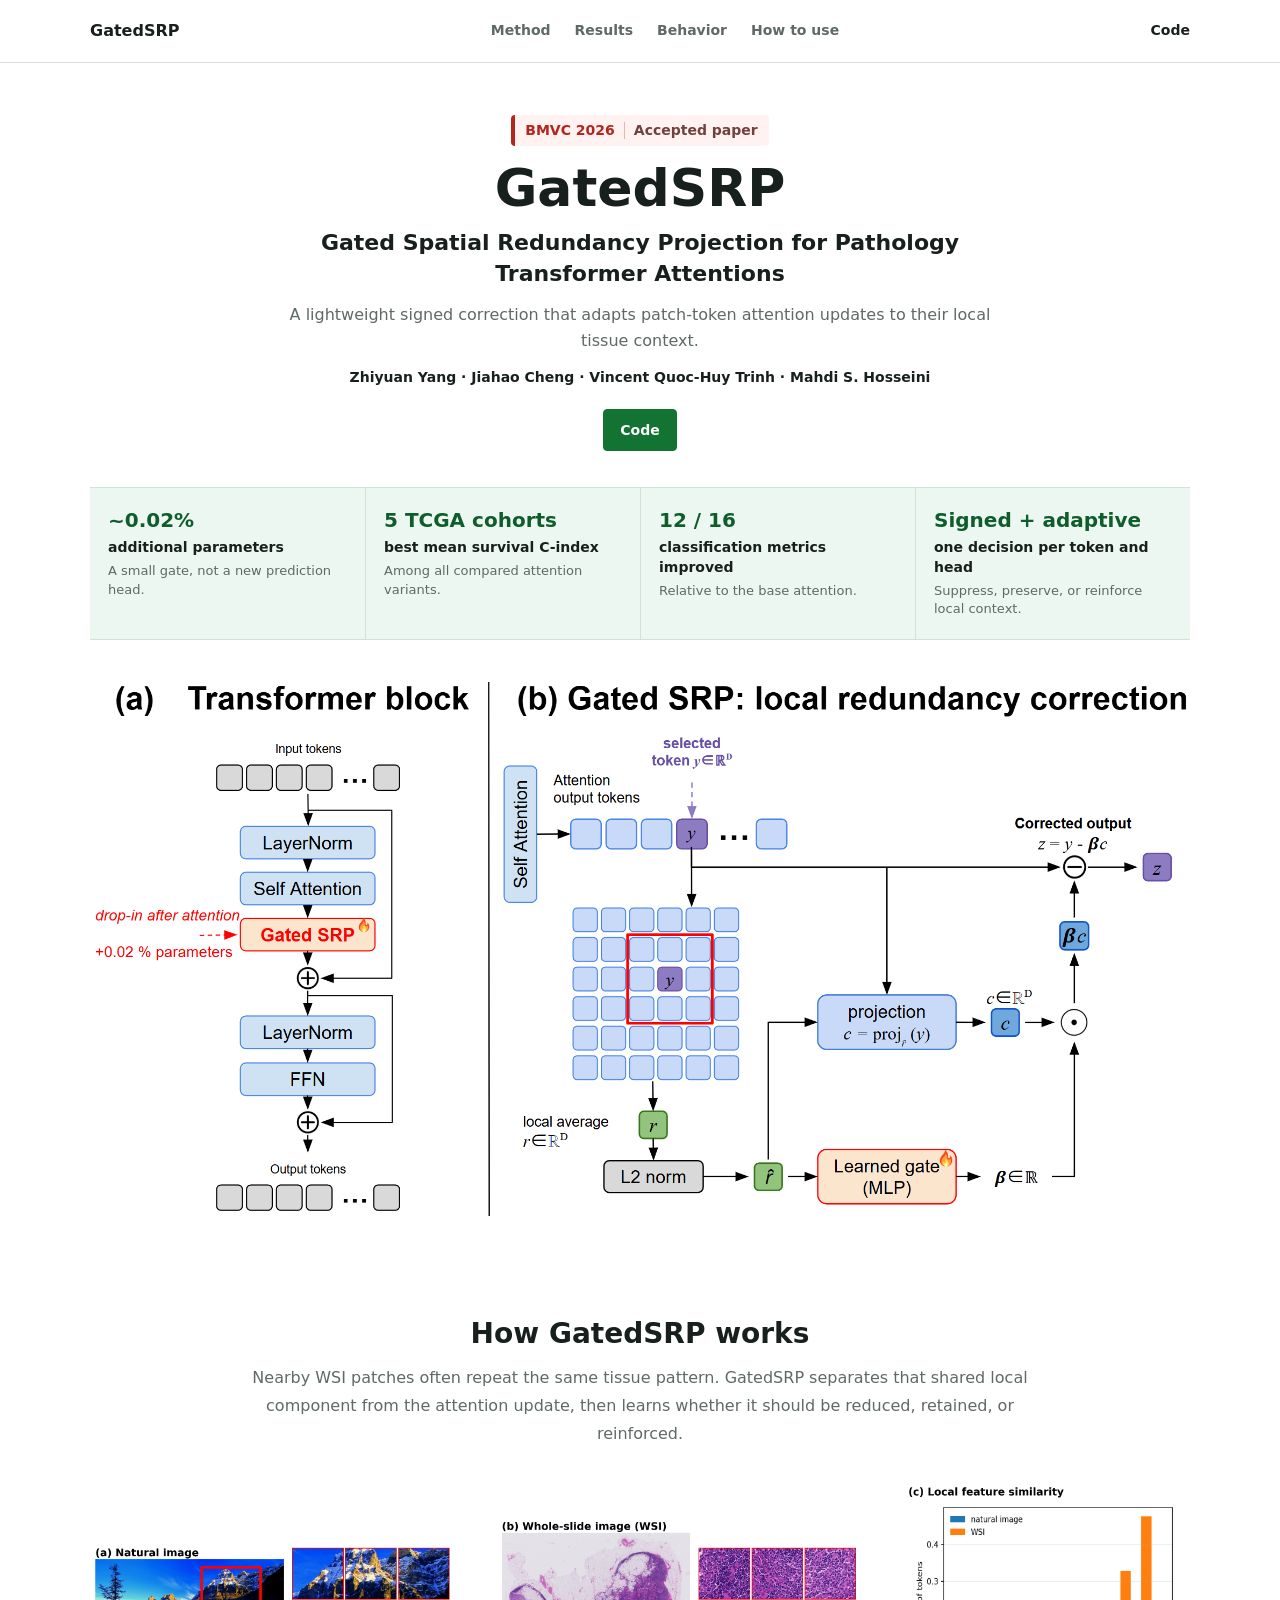
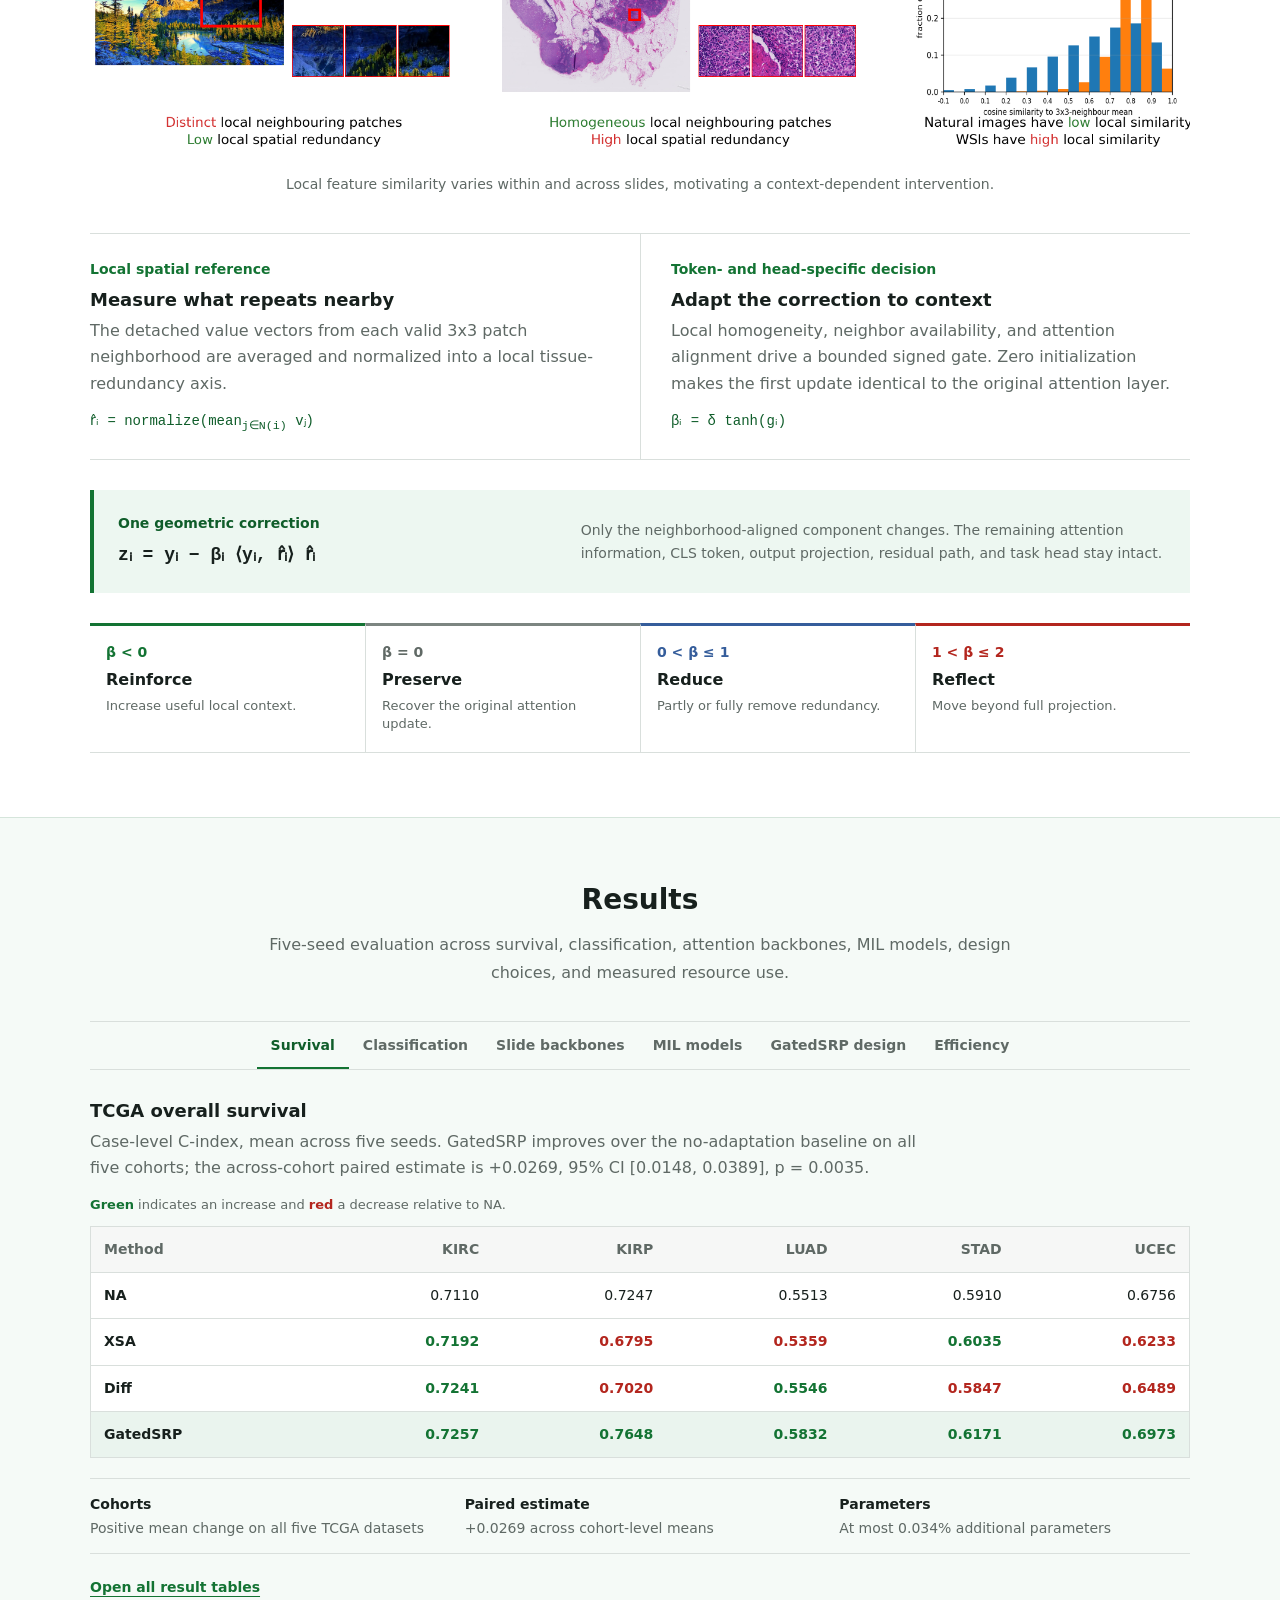
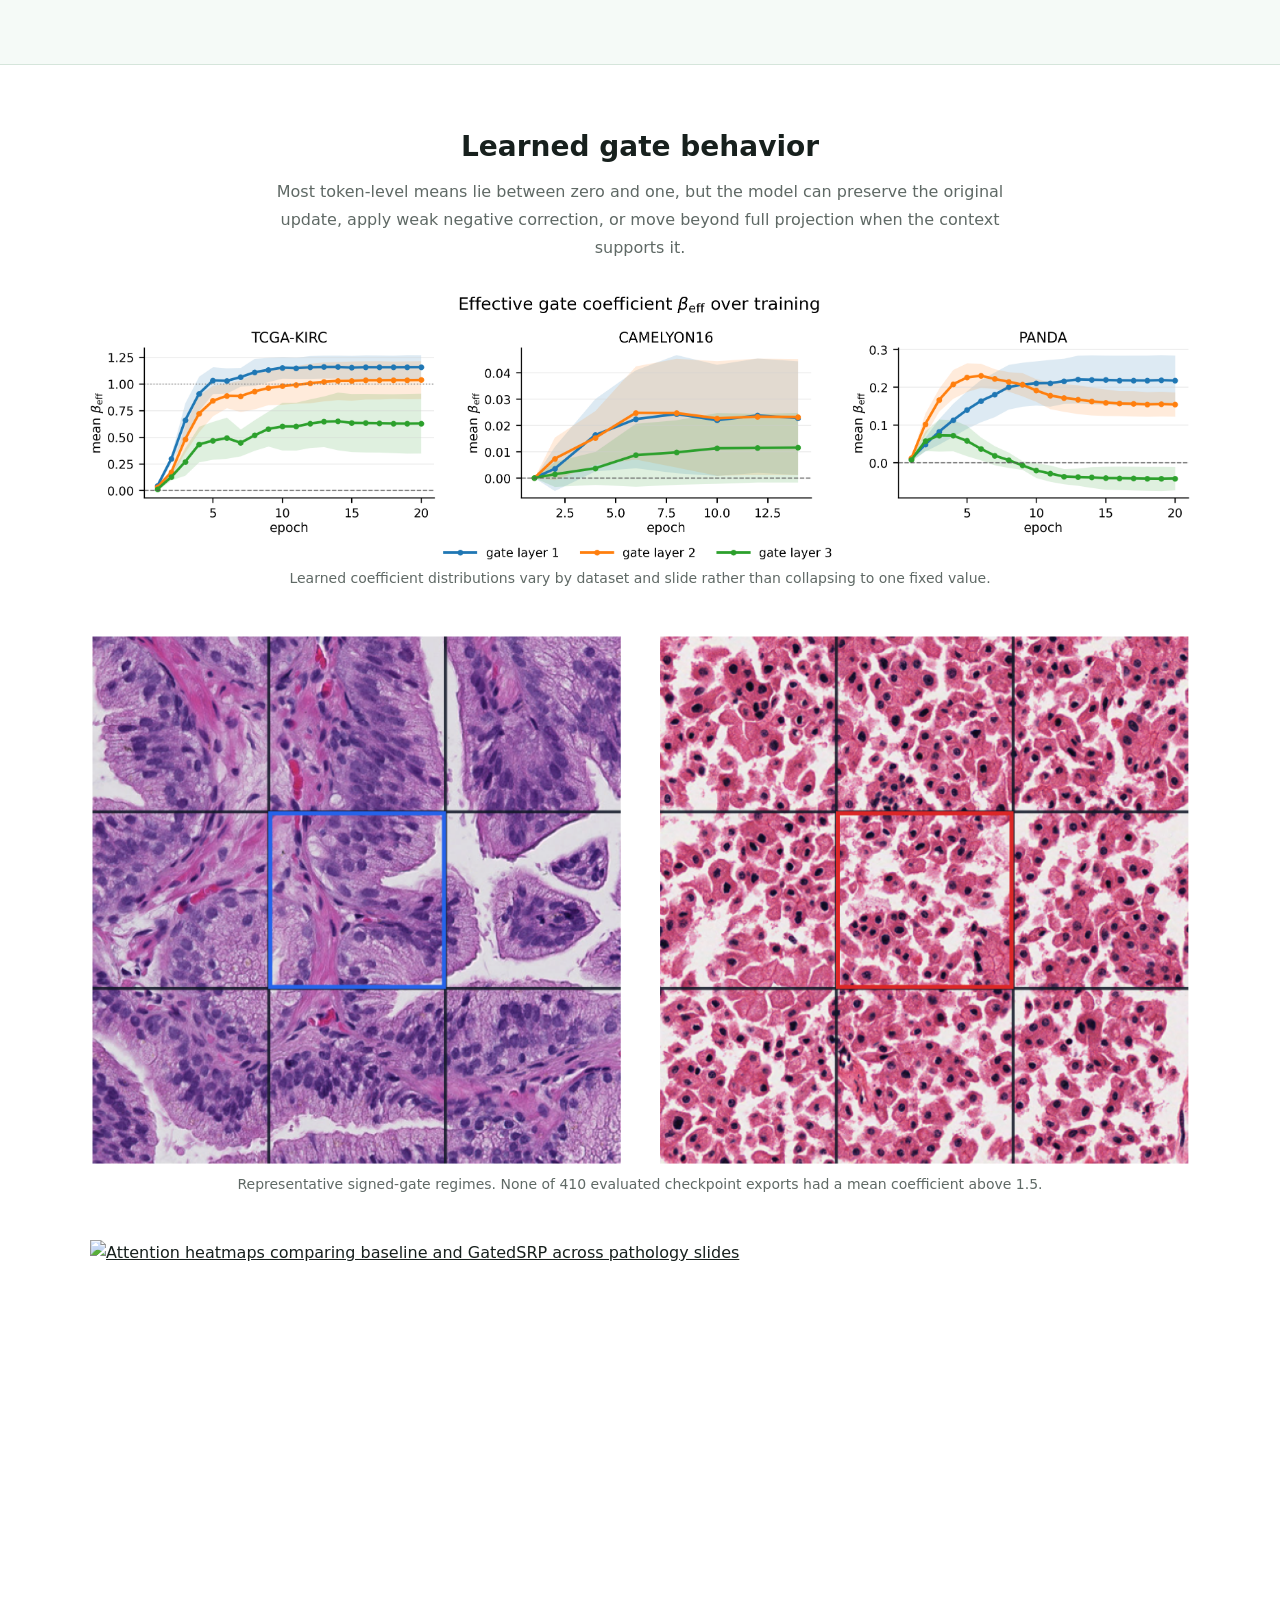
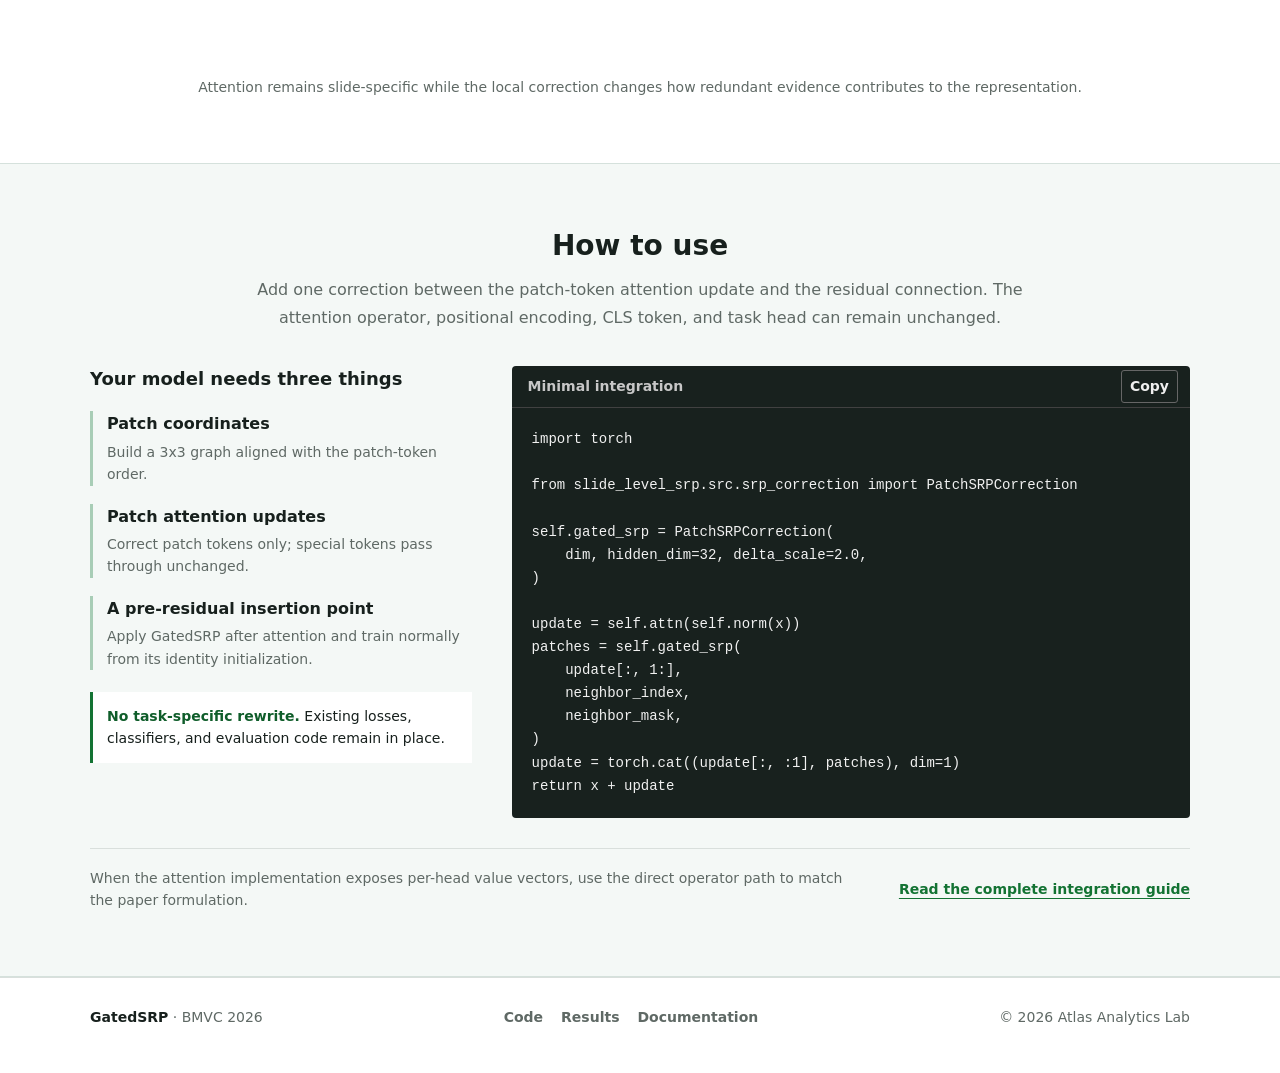
==== index.html @ 22d42ea0 "Refine website storytelling and results" ====
<!doctype html>
<html lang="en">
<head>
  <meta charset="utf-8">
  <meta name="viewport" content="width=device-width, initial-scale=1">
  <meta name="description" content="GatedSRP, accepted at BMVC 2026, learns when local spatial redundancy in whole-slide pathology transformers should be removed, preserved, or reflected.">
  <meta name="theme-color" content="#ffffff">
  <meta property="og:type" content="website">
  <meta property="og:title" content="GatedSRP | BMVC 2026">
  <meta property="og:description" content="Adaptive spatial redundancy control for pathology transformer attentions.">
  <meta property="og:url" content="https://atlasanalyticslab.github.io/GatedSRP/">
  <meta property="og:image" content="https://atlasanalyticslab.github.io/GatedSRP/static/images/gatedsrp_overview.png">
  <meta name="twitter:card" content="summary_large_image">
  <link rel="canonical" href="https://atlasanalyticslab.github.io/GatedSRP/">
  <title>GatedSRP | BMVC 2026</title>
  <script>document.documentElement.classList.add('js');</script>
  <link rel="stylesheet" href="static/css/index.css">
</head>
<body>
  <a class="skip-link" href="#main">Skip to content</a>

  <header class="site-header">
    <div class="nav-shell">
      <a class="wordmark" href="#top" aria-label="GatedSRP home">
        <span>GatedSRP</span>
      </a>
      <nav id="site-nav" class="site-nav" aria-label="Primary navigation">
        <a href="#method">Method</a>
        <a href="#evidence">Results</a>
        <a href="#behavior">Behavior</a>
        <a href="#use">How to use</a>
      </nav>
      <a class="header-link" href="https://github.com/AtlasAnalyticsLab/GatedSRP">Code</a>
    </div>
  </header>

  <main id="main">
    <section class="hero" id="top" aria-labelledby="hero-title">
      <div class="hero-copy content-shell">
        <a class="venue-badge" href="https://bmvc2026.bmva.org/programme/accepted_papers/">
          <span class="venue-name">BMVC 2026</span>
          <span class="venue-status">Accepted paper</span>
        </a>
        <h1 id="hero-title">GatedSRP</h1>
        <p class="hero-lead">Gated Spatial Redundancy Projection for Pathology Transformer Attentions</p>
        <p class="hero-summary">A lightweight signed correction that adapts patch-token attention updates to their local tissue context.</p>
        <p class="hero-authors">Zhiyuan Yang · Jiahao Cheng · Vincent Quoc-Huy Trinh · Mahdi S. Hosseini</p>
        <div class="hero-actions">
          <a class="button" href="https://github.com/AtlasAnalyticsLab/GatedSRP">Code</a>
        </div>
      </div>

      <div class="hero-highlights content-shell" aria-label="GatedSRP highlights">
        <div class="highlight-item">
          <strong>~0.02%</strong>
          <span>additional parameters</span>
          <small>A small gate, not a new prediction head.</small>
        </div>
        <div class="highlight-item">
          <strong>5 TCGA cohorts</strong>
          <span>best mean survival C-index</span>
          <small>Among all compared attention variants.</small>
        </div>
        <div class="highlight-item">
          <strong>12 / 16</strong>
          <span>classification metrics improved</span>
          <small>Relative to the base attention.</small>
        </div>
        <div class="highlight-item">
          <strong>Signed + adaptive</strong>
          <span>one decision per token and head</span>
          <small>Suppress, preserve, or reinforce local context.</small>
        </div>
      </div>

      <figure class="hero-figure content-shell">
        <a class="figure-link" href="static/images/gatedsrp_overview.png" target="_blank" rel="noopener" aria-label="Open the GatedSRP overview at full resolution">
          <img src="static/images/gatedsrp_overview.png" width="2046" height="992" alt="GatedSRP pipeline from spatial patch neighborhoods through signed gated redundancy projection and slide-level prediction">
        </a>
      </figure>
    </section>

    <section class="section" id="method" aria-labelledby="method-title">
      <div class="content-shell">
        <div class="section-heading">
          <h2 id="method-title">How GatedSRP works</h2>
          <p>Nearby WSI patches often repeat the same tissue pattern. GatedSRP separates that shared local component from the attention update, then learns whether it should be reduced, retained, or reinforced.</p>
        </div>

        <figure class="wide-figure">
          <a class="figure-link" href="static/images/local_redundancy.png" target="_blank" rel="noopener" aria-label="Open the local redundancy figure at full resolution">
            <img src="static/images/local_redundancy.png" width="3702" height="955" loading="lazy" alt="Whole-slide examples showing spatially varying local redundancy across tissue regions">
          </a>
          <figcaption>Local feature similarity varies within and across slides, motivating a context-dependent intervention.</figcaption>
        </figure>

        <div class="method-explanation">
          <article class="method-concept">
            <p class="concept-label">Local spatial reference</p>
            <h3>Measure what repeats nearby</h3>
            <p>The detached value vectors from each valid 3x3 patch neighborhood are averaged and normalized into a local tissue-redundancy axis.</p>
            <code>r̂ᵢ = normalize(mean<sub>j∈N(i)</sub> vⱼ)</code>
          </article>
          <article class="method-concept">
            <p class="concept-label">Token- and head-specific decision</p>
            <h3>Adapt the correction to context</h3>
            <p>Local homogeneity, neighbor availability, and attention alignment drive a bounded signed gate. Zero initialization makes the first update identical to the original attention layer.</p>
            <code>βᵢ = δ tanh(gᵢ)</code>
          </article>
        </div>

        <div class="core-update" aria-label="GatedSRP update equation">
          <div>
            <span>One geometric correction</span>
            <code>zᵢ = yᵢ − βᵢ ⟨yᵢ, r̂ᵢ⟩ r̂ᵢ</code>
          </div>
          <p>Only the neighborhood-aligned component changes. The remaining attention information, CLS token, output projection, residual path, and task head stay intact.</p>
        </div>

        <div class="gate-regimes" aria-label="Meaning of the signed gate coefficient">
          <div class="gate-regime regime-reinforce"><span>β &lt; 0</span><strong>Reinforce</strong><small>Increase useful local context.</small></div>
          <div class="gate-regime regime-identity"><span>β = 0</span><strong>Preserve</strong><small>Recover the original attention update.</small></div>
          <div class="gate-regime regime-project"><span>0 &lt; β ≤ 1</span><strong>Reduce</strong><small>Partly or fully remove redundancy.</small></div>
          <div class="gate-regime regime-reflect"><span>1 &lt; β ≤ 2</span><strong>Reflect</strong><small>Move beyond full projection.</small></div>
        </div>
      </div>
    </section>

    <section class="section section-results" id="evidence" aria-labelledby="evidence-title">
      <div class="content-shell">
        <div class="section-heading">
          <h2 id="evidence-title">Results</h2>
          <p>Five-seed evaluation across survival, classification, attention backbones, MIL models, design choices, and measured resource use.</p>
        </div>

        <div class="tabs" data-tabs>
          <div class="tab-list" role="tablist" aria-label="Result views">
            <button id="tab-survival" role="tab" aria-selected="true" aria-controls="panel-survival" tabindex="0">Survival</button>
            <button id="tab-classification" role="tab" aria-selected="false" aria-controls="panel-classification" tabindex="-1">Classification</button>
            <button id="tab-backbones" role="tab" aria-selected="false" aria-controls="panel-backbones" tabindex="-1">Slide backbones</button>
            <button id="tab-mil" role="tab" aria-selected="false" aria-controls="panel-mil" tabindex="-1">MIL models</button>
            <button id="tab-design" role="tab" aria-selected="false" aria-controls="panel-design" tabindex="-1">GatedSRP design</button>
            <button id="tab-efficiency" role="tab" aria-selected="false" aria-controls="panel-efficiency" tabindex="-1">Efficiency</button>
          </div>

          <section id="panel-survival" class="tab-panel" role="tabpanel" aria-labelledby="tab-survival">
            <div class="result-intro">
              <h3>TCGA overall survival</h3>
              <p>Case-level C-index, mean across five seeds. GatedSRP improves over the no-adaptation baseline on all five cohorts; the across-cohort paired estimate is +0.0269, 95% CI [0.0148, 0.0389], p = 0.0035.</p>
            </div>
            <p class="result-legend"><span class="legend-positive">Green</span> indicates an increase and <span class="legend-negative">red</span> a decrease relative to NA.</p>
            <div class="table-wrap">
              <table>
                <thead><tr><th>Method</th><th>KIRC</th><th>KIRP</th><th>LUAD</th><th>STAD</th><th>UCEC</th></tr></thead>
                <tbody>
                  <tr><th>NA</th><td>0.7110</td><td>0.7247</td><td>0.5513</td><td>0.5910</td><td>0.6756</td></tr>
                  <tr><th>XSA</th><td class="positive">0.7192</td><td class="negative">0.6795</td><td class="negative">0.5359</td><td class="positive">0.6035</td><td class="negative">0.6233</td></tr>
                  <tr><th>Diff</th><td class="positive">0.7241</td><td class="negative">0.7020</td><td class="positive">0.5546</td><td class="negative">0.5847</td><td class="negative">0.6489</td></tr>
                  <tr class="highlight-row"><th>GatedSRP</th><td class="positive">0.7257</td><td class="positive">0.7648</td><td class="positive">0.5832</td><td class="positive">0.6171</td><td class="positive">0.6973</td></tr>
                </tbody>
              </table>
            </div>
            <div class="inline-findings">
              <div><strong>Cohorts</strong><span>Positive mean change on all five TCGA datasets</span></div>
              <div><strong>Paired estimate</strong><span>+0.0269 across cohort-level means</span></div>
              <div><strong>Parameters</strong><span>At most 0.034% additional parameters</span></div>
            </div>
            <a class="text-link" href="https://github.com/AtlasAnalyticsLab/GatedSRP/blob/main/results/README.md">Open all result tables</a>
          </section>

          <section id="panel-classification" class="tab-panel" role="tabpanel" aria-labelledby="tab-classification" hidden>
            <div class="result-intro">
              <h3>WSI classification</h3>
              <p>Selected task metric, mean across five seeds. GatedSRP improves over the no-adaptation baseline on four of five datasets and on 12 of 16 reported classification metrics.</p>
            </div>
            <p class="result-legend"><span class="legend-positive">Green</span> and <span class="legend-negative">red</span> follow the meaningful changes reported relative to NA in the paper.</p>
            <div class="table-wrap">
              <table>
                <thead><tr><th>Method</th><th>CAM16 F1</th><th>CAM17 F1</th><th>KGH F1</th><th>PANDA kappa</th><th>BRACS F1</th></tr></thead>
                <tbody>
                  <tr><th>NA</th><td>.9731</td><td>.7836</td><td>.8297</td><td>.8822</td><td>.4179</td></tr>
                  <tr><th>XSA</th><td>.9730</td><td class="negative">.7342</td><td class="positive">.8469</td><td>.8811</td><td class="positive">.4328</td></tr>
                  <tr><th>Diff</th><td class="positive">.9923</td><td class="negative">.7578</td><td class="positive">.8471</td><td>.8826</td><td class="negative">.3874</td></tr>
                  <tr class="highlight-row"><th>GatedSRP</th><td class="positive">.9808</td><td>.7785</td><td class="positive">.8544</td><td>.8842</td><td class="positive">.4424</td></tr>
                </tbody>
              </table>
            </div>
            <p class="result-note">The selected metric improves over NA on four datasets; CAMELYON17 is the exception. Per-seed values and all task metrics are included in the repository.</p>
          </section>

          <section id="panel-backbones" class="tab-panel" role="tabpanel" aria-labelledby="tab-backbones" hidden>
            <div class="result-intro">
              <h3>Slide backbone compatibility</h3>
              <p>Baseline to GatedSRP selected metric. These runs use official SPAN and Prov-GigaPath LongNet implementations plus dense MHSA, without pretrained slide checkpoints or architecture-specific gate tuning.</p>
            </div>
            <div class="table-wrap">
              <table>
                <thead><tr><th>Architecture</th><th>KIRP</th><th>LUAD</th><th>STAD</th><th>PANDA</th><th>BRACS</th></tr></thead>
                <tbody>
                  <tr><th>SPAN</th><td class="positive">.7033 → .7454</td><td class="negative">.5702 → .5516</td><td class="positive">.5608 → .5730</td><td class="negative">.8722 → .8718</td><td class="negative">.4321 → .3949</td></tr>
                  <tr><th>Prov-GigaPath LongNet</th><td class="negative">.6974 → .6612</td><td class="negative">.5680 → .5517</td><td class="positive">.5548 → .5614</td><td class="negative">.8800 → .8767</td><td class="negative">.4033 → .3840</td></tr>
                  <tr><th>Dense MHSA</th><td class="negative">.7204 → .7199</td><td class="positive">.5537 → .5569</td><td class="positive">.5422 → .5592</td><td class="negative">.8767 → .8762</td><td class="positive">.4149 → .4276</td></tr>
                </tbody>
              </table>
            </div>
            <p class="result-note">The adapter is technically portable, but improvements are not universal across external backbones. This is compatibility evidence, not a claim of architecture-independent gain.</p>
          </section>

          <section id="panel-mil" class="tab-panel" role="tabpanel" aria-labelledby="tab-mil" hidden>
            <div class="result-intro">
              <h3>MIL survival models</h3>
              <p>Case-level C-index across selected public TCGA cohorts.</p>
            </div>
            <div class="table-wrap">
              <table>
                <thead><tr><th>Method</th><th>KIRP</th><th>LUAD</th><th>STAD</th><th>UCEC</th></tr></thead>
                <tbody>
                  <tr><th>ABMIL</th><td>.7224</td><td>.5553</td><td>.5905</td><td>.6529</td></tr>
                  <tr><th>DSMIL</th><td>.7253</td><td>.5780</td><td>.5833</td><td>.6621</td></tr>
                  <tr><th>Official TransMIL</th><td>.7318</td><td>.5422</td><td>.5856</td><td>.6460</td></tr>
                  <tr class="highlight-row"><th>GatedSRP</th><td>.7648</td><td>.5832</td><td>.6171</td><td>.6973</td></tr>
                </tbody>
              </table>
            </div>
          </section>

          <section id="panel-design" class="tab-panel" role="tabpanel" aria-labelledby="tab-design" hidden>
            <div class="two-column-results">
              <div>
                <div class="result-intro"><h3>Neighborhood size</h3><p>The 3x3 neighborhood is best on all six evaluated datasets.</p></div>
                <div class="table-wrap compact-table">
                  <table>
                    <thead><tr><th>Dataset</th><th>3x3</th><th>5x5</th><th>7x7</th></tr></thead>
                    <tbody>
                      <tr><th>KIRP</th><td class="best">.7648</td><td>.7368</td><td>.7275</td></tr>
                      <tr><th>LUAD</th><td class="best">.5832</td><td>.5633</td><td>.5763</td></tr>
                      <tr><th>STAD</th><td class="best">.6171</td><td>.5861</td><td>.5694</td></tr>
                      <tr><th>KGH</th><td class="best">.8544</td><td>.8429</td><td>.8312</td></tr>
                      <tr><th>PANDA</th><td class="best">.8842</td><td>.8720</td><td>.8787</td></tr>
                      <tr><th>BRACS</th><td class="best">.4424</td><td>.4209</td><td>.4210</td></tr>
                    </tbody>
                  </table>
                </div>
              </div>
              <div>
                <div class="result-intro"><h3>Coefficient parameterization</h3><p>Fixed signed range versus direct soft-clipped β = 2 tanh(g/2).</p></div>
                <div class="table-wrap compact-table">
                  <table>
                    <thead><tr><th>Dataset</th><th>Fixed</th><th>Direct β</th></tr></thead>
                    <tbody>
                      <tr><th>KIRP</th><td class="best">.7648</td><td>.7582</td></tr>
                      <tr><th>LUAD</th><td class="best">.5832</td><td>.5619</td></tr>
                      <tr><th>STAD</th><td class="best">.6171</td><td>.5732</td></tr>
                      <tr><th>KGH</th><td class="best">.8544</td><td>.8407</td></tr>
                      <tr><th>PANDA</th><td>.8842</td><td class="best">.8870</td></tr>
                      <tr><th>BRACS</th><td class="best">.4424</td><td>.4239</td></tr>
                    </tbody>
                  </table>
                </div>
              </div>
            </div>
          </section>

          <section id="panel-efficiency" class="tab-panel" role="tabpanel" aria-labelledby="tab-efficiency" hidden>
            <div class="result-intro">
              <h3>Resource profile</h3>
              <p>Three-epoch paired profiles. Throughput is in whole slides per second and memory is peak reserved GPU GiB.</p>
            </div>
            <div class="table-wrap">
              <table>
                <thead><tr><th>Method</th><th>PANDA memory</th><th>PANDA train</th><th>PANDA test</th><th>TCGA-5 mean memory</th><th>TCGA-5 mean train</th></tr></thead>
                <tbody>
                  <tr><th>NA</th><td>.47</td><td>11.806</td><td>46.588</td><td>1.80</td><td>1.910</td></tr>
                  <tr><th>XSA</th><td>.52</td><td>12.081</td><td>53.365</td><td>1.92</td><td>1.903</td></tr>
                  <tr><th>Diff</th><td>.57</td><td>7.680</td><td>33.493</td><td>2.08</td><td>1.896</td></tr>
                  <tr class="highlight-row"><th>GatedSRP</th><td>.49</td><td>9.790</td><td>32.962</td><td>4.69</td><td>1.925</td></tr>
                </tbody>
              </table>
            </div>
            <p class="result-note">The streaming correction limits PANDA memory, while variable-length TCGA bags produce a higher peak reserved-memory profile.</p>
          </section>
        </div>
      </div>
    </section>

    <section class="section" id="behavior" aria-labelledby="behavior-title">
      <div class="content-shell">
        <div class="section-heading">
          <h2 id="behavior-title">Learned gate behavior</h2>
          <p>Most token-level means lie between zero and one, but the model can preserve the original update, apply weak negative correction, or move beyond full projection when the context supports it.</p>
        </div>

        <div class="figure-stack">
          <figure class="wide-figure">
            <a class="figure-link" href="static/images/gate_coefficients.png" target="_blank" rel="noopener" aria-label="Open the gate coefficient distributions at full resolution">
              <img src="static/images/gate_coefficients.png" width="3209" height="772" loading="lazy" alt="Learned gate coefficient distributions across classification and survival datasets">
            </a>
            <figcaption>Learned coefficient distributions vary by dataset and slide rather than collapsing to one fixed value.</figcaption>
          </figure>
          <figure class="wide-figure figure-dark">
            <a class="figure-link" href="static/images/signed_gate_examples.png" target="_blank" rel="noopener" aria-label="Open the signed gate examples at full resolution">
              <img src="static/images/signed_gate_examples.png" width="1339" height="648" loading="lazy" alt="Examples of weak negative, identity-like, projection, and amplification coefficient regimes">
            </a>
            <figcaption>Representative signed-gate regimes. None of 410 evaluated checkpoint exports had a mean coefficient above 1.5.</figcaption>
          </figure>
          <figure class="wide-figure">
            <a class="figure-link" href="static/images/attention_heatmaps.png" target="_blank" rel="noopener" aria-label="Open the attention heatmaps at full resolution">
              <img src="static/images/attention_heatmaps.png" width="3600" height="1405" loading="lazy" alt="Attention heatmaps comparing baseline and GatedSRP across pathology slides">
            </a>
            <figcaption>Attention remains slide-specific while the local correction changes how redundant evidence contributes to the representation.</figcaption>
          </figure>
        </div>
      </div>
    </section>

    <section class="section section-use" id="use" aria-labelledby="use-title">
      <div class="content-shell">
        <div class="section-heading">
          <h2 id="use-title">How to use</h2>
          <p>Add one correction between the patch-token attention update and the residual connection. The attention operator, positional encoding, CLS token, and task head can remain unchanged.</p>
        </div>

        <div class="usage-layout">
          <div class="usage-overview">
            <h3>Your model needs three things</h3>
            <ul class="usage-list">
              <li><strong>Patch coordinates</strong><span>Build a 3x3 graph aligned with the patch-token order.</span></li>
              <li><strong>Patch attention updates</strong><span>Correct patch tokens only; special tokens pass through unchanged.</span></li>
              <li><strong>A pre-residual insertion point</strong><span>Apply GatedSRP after attention and train normally from its identity initialization.</span></li>
            </ul>
            <p class="usage-note"><strong>No task-specific rewrite.</strong> Existing losses, classifiers, and evaluation code remain in place.</p>
          </div>

          <div class="code-shell">
            <div class="code-header">
              <span>Minimal integration</span>
              <button class="copy-button" type="button" data-copy-target="integration-code">Copy</button>
            </div>
            <pre id="integration-code"><code>import torch

from slide_level_srp.src.srp_correction import PatchSRPCorrection

self.gated_srp = PatchSRPCorrection(
    dim, hidden_dim=32, delta_scale=2.0,
)

update = self.attn(self.norm(x))
patches = self.gated_srp(
    update[:, 1:],
    neighbor_index,
    neighbor_mask,
)
update = torch.cat((update[:, :1], patches), dim=1)
return x + update</code></pre>
          </div>
        </div>

        <div class="usage-footer">
          <p>When the attention implementation exposes per-head value vectors, use the direct operator path to match the paper formulation.</p>
          <a class="text-link" href="https://github.com/AtlasAnalyticsLab/GatedSRP/blob/main/docs/INTEGRATION.md">Read the complete integration guide</a>
        </div>
      </div>
    </section>
  </main>

  <footer class="site-footer">
    <div class="content-shell footer-inner">
      <div><strong>GatedSRP</strong><span>BMVC 2026</span></div>
      <nav aria-label="Footer navigation">
        <a href="https://github.com/AtlasAnalyticsLab/GatedSRP">Code</a>
        <a href="https://github.com/AtlasAnalyticsLab/GatedSRP/tree/main/results">Results</a>
        <a href="https://github.com/AtlasAnalyticsLab/GatedSRP/tree/main/docs">Documentation</a>
      </nav>
      <span>© <span data-year>2026</span> Atlas Analytics Lab</span>
    </div>
  </footer>

  <script src="static/js/index.js" defer></script>
</body>
</html>
---- static/css/index.css ----
:root {
  --white: #ffffff;
  --soft: #f6f7f6;
  --ink: #17201d;
  --muted: #5f6965;
  --line: #d9dfdc;
  --accent: #137333;
  --accent-dark: #0f5d2a;
  --accent-soft: #edf7f1;
  --red: #b3261e;
  --red-soft: #fff2f0;
  --blue: #355d9b;
  --code: #18211e;
  --max-width: 1100px;
}

*,
*::before,
*::after {
  box-sizing: border-box;
}

html {
  scroll-behavior: smooth;
  -webkit-text-size-adjust: 100%;
  text-size-adjust: 100%;
}

section[id] {
  scroll-margin-top: 24px;
}

body {
  margin: 0;
  color: var(--ink);
  background: var(--white);
  font-family: system-ui, -apple-system, BlinkMacSystemFont, "Segoe UI", sans-serif;
  font-size: 16px;
  line-height: 1.65;
  letter-spacing: 0;
  text-rendering: optimizeLegibility;
}

img {
  display: block;
  max-width: 100%;
  height: auto;
}

a {
  color: inherit;
}

button,
input,
textarea,
select {
  font: inherit;
  letter-spacing: 0;
}

button,
a {
  -webkit-tap-highlight-color: transparent;
}

h1,
h2,
h3,
p {
  overflow-wrap: break-word;
}

:focus-visible {
  outline: 3px solid #9cbfb8;
  outline-offset: 3px;
}

.skip-link {
  position: fixed;
  top: 8px;
  left: 8px;
  z-index: 1000;
  padding: 8px 12px;
  color: var(--white);
  background: var(--ink);
  transform: translateY(-160%);
}

.skip-link:focus {
  transform: translateY(0);
}

.content-shell,
.nav-shell {
  width: min(calc(100% - 40px), var(--max-width));
  margin-inline: auto;
}

.site-header {
  background: var(--white);
  border-bottom: 1px solid var(--line);
}

.nav-shell {
  display: grid;
  grid-template-columns: auto 1fr auto;
  min-height: 62px;
  align-items: center;
  gap: 28px;
}

.wordmark {
  font-size: 16px;
  font-weight: 700;
  text-decoration: none;
}

.site-nav {
  display: flex;
  min-width: 0;
  flex-wrap: wrap;
  justify-content: center;
  gap: 24px;
}

.site-nav a,
.header-link,
.footer-inner a {
  color: var(--muted);
  font-size: 14px;
  font-weight: 600;
  text-decoration: none;
}

.site-nav a:hover,
.header-link:hover,
.footer-inner a:hover {
  color: var(--ink);
  text-decoration: underline;
  text-underline-offset: 4px;
}

.header-link {
  color: var(--ink);
}

.hero {
  padding: 52px 0 36px;
  text-align: center;
}

.hero-copy {
  max-width: 860px;
}

.venue-badge {
  display: inline-flex;
  align-items: center;
  gap: 9px;
  margin-bottom: 14px;
  padding: 7px 11px 7px 10px;
  color: var(--red);
  background: var(--red-soft);
  border-left: 4px solid var(--red);
  border-radius: 4px;
  font-size: 14px;
  line-height: 1.2;
  text-decoration: none;
}

.venue-name {
  font-weight: 750;
}

.venue-status {
  padding-left: 9px;
  color: #70413d;
  border-left: 1px solid #e2b8b3;
  font-weight: 600;
}

.venue-badge:hover {
  background: #ffe9e6;
  text-decoration: underline;
  text-underline-offset: 4px;
}

h1 {
  margin: 0;
  font-size: 52px;
  font-weight: 700;
  line-height: 1.08;
}

.hero-lead {
  max-width: 780px;
  margin: 12px auto 0;
  font-size: 22px;
  font-weight: 600;
  line-height: 1.4;
}

.hero-summary {
  max-width: 720px;
  margin: 12px auto 0;
  color: var(--muted);
  font-size: 16px;
  line-height: 1.65;
}

.hero-authors {
  margin: 12px auto 0;
  font-size: 14px;
  font-weight: 600;
}

.hero-actions {
  display: flex;
  flex-wrap: wrap;
  justify-content: center;
  gap: 10px;
  margin-top: 20px;
}

.button {
  display: inline-flex;
  min-height: 42px;
  align-items: center;
  justify-content: center;
  padding: 8px 16px;
  color: var(--white);
  background: var(--accent);
  border: 1px solid var(--accent);
  border-radius: 4px;
  font-size: 14px;
  font-weight: 600;
  text-decoration: none;
}

.button:hover {
  background: var(--accent-dark);
  border-color: var(--accent-dark);
}

.hero-highlights {
  display: grid;
  grid-template-columns: repeat(4, minmax(0, 1fr));
  margin-top: 36px;
  background: var(--accent-soft);
  border-block: 1px solid #cfe3d6;
}

.highlight-item {
  min-width: 0;
  padding: 20px 18px;
  text-align: left;
}

.highlight-item + .highlight-item {
  border-left: 1px solid #cfe3d6;
}

.highlight-item strong,
.highlight-item span,
.highlight-item small {
  display: block;
}

.highlight-item strong {
  color: var(--accent-dark);
  font-size: 20px;
  font-weight: 750;
  line-height: 1.25;
  font-variant-numeric: tabular-nums;
}

.highlight-item span {
  margin-top: 5px;
  font-size: 14px;
  font-weight: 700;
  line-height: 1.4;
}

.highlight-item small {
  margin-top: 4px;
  color: var(--muted);
  font-size: 13px;
  line-height: 1.45;
}

.hero-figure {
  width: min(calc(100% - 40px), var(--max-width));
  margin: 42px auto 0;
}

.figure-link {
  display: block;
  background: transparent;
  border: 0;
  border-radius: 0;
}

.figure-link img {
  background: var(--white);
}

.figure-link:hover {
  cursor: zoom-in;
}

.hero-figure img,
.wide-figure img {
  width: 100%;
}

.section {
  padding: 64px 0;
}

.section-results {
  background: #f5faf7;
  border-block: 1px solid #d5e5db;
}

.section-use {
  background: #f4f8f6;
  border-block: 1px solid #d5e1dc;
}

.section-heading {
  max-width: 780px;
  margin: 0 auto 34px;
  text-align: center;
}

.section-heading h2 {
  margin: 0;
  font-size: 28px;
  font-weight: 700;
  line-height: 1.3;
}

.section-heading > p {
  margin: 12px 0 0;
  color: var(--muted);
  font-size: 16px;
  line-height: 1.75;
}

.wide-figure {
  margin: 0;
}

.wide-figure figcaption {
  max-width: 900px;
  margin: 8px auto 0;
  color: var(--muted);
  font-size: 14px;
  line-height: 1.55;
  text-align: center;
}

.method-explanation {
  display: grid;
  grid-template-columns: repeat(2, minmax(0, 1fr));
  margin-top: 38px;
  border-block: 1px solid var(--line);
}

.method-concept {
  min-width: 0;
  padding: 24px 30px 24px 0;
}

.method-concept + .method-concept {
  padding-right: 0;
  padding-left: 30px;
  border-left: 1px solid var(--line);
}

.concept-label {
  margin: 0;
  color: var(--accent);
  font-size: 14px;
  font-weight: 700;
}

.method-concept h3 {
  margin: 6px 0 6px;
  font-size: 18px;
  font-weight: 700;
  line-height: 1.35;
}

.method-concept > p:not(.concept-label) {
  margin: 0;
  color: var(--muted);
  font-size: 16px;
  line-height: 1.65;
}

.method-concept > code {
  display: block;
  margin-top: 14px;
  color: var(--accent-dark);
  font-size: 14px;
  line-height: 1.5;
}

.core-update {
  display: grid;
  grid-template-columns: minmax(280px, .85fr) minmax(0, 1.15fr);
  align-items: center;
  gap: 30px;
  margin-top: 30px;
  padding: 22px 24px;
  background: var(--accent-soft);
  border-left: 4px solid var(--accent);
}

.core-update > div {
  min-width: 0;
}

.core-update span {
  display: block;
  margin-bottom: 6px;
  color: var(--accent-dark);
  font-size: 14px;
  font-weight: 700;
}

.core-update code {
  color: var(--ink);
  font-size: 18px;
  font-weight: 600;
  white-space: nowrap;
}

.core-update p {
  margin: 0;
  color: var(--muted);
  font-size: 14px;
  line-height: 1.65;
}

.gate-regimes {
  display: grid;
  grid-template-columns: repeat(4, minmax(0, 1fr));
  margin-top: 30px;
  border-bottom: 1px solid var(--line);
}

.gate-regime {
  min-width: 0;
  padding: 15px 16px 18px;
  border-top: 3px solid var(--line);
}

.gate-regime + .gate-regime {
  border-left: 1px solid var(--line);
}

.gate-regime span,
.gate-regime strong,
.gate-regime small {
  display: block;
}

.gate-regime span {
  font-size: 14px;
  font-weight: 700;
  font-variant-numeric: tabular-nums;
}

.gate-regime strong {
  margin-top: 3px;
  font-size: 16px;
}

.gate-regime small {
  margin-top: 3px;
  color: var(--muted);
  font-size: 13px;
  line-height: 1.45;
}

.regime-reinforce {
  border-top-color: var(--accent);
}

.regime-reinforce span {
  color: var(--accent);
}

.regime-identity {
  border-top-color: #7c8581;
}

.regime-identity span {
  color: #606965;
}

.regime-project {
  border-top-color: var(--blue);
}

.regime-project span {
  color: var(--blue);
}

.regime-reflect {
  border-top-color: var(--red);
}

.regime-reflect span {
  color: var(--red);
}

.tabs {
  border-top: 1px solid var(--line);
}

.tab-list {
  display: flex;
  flex-wrap: wrap;
  justify-content: center;
  border-bottom: 1px solid var(--line);
}

.tab-list button {
  padding: 12px 14px 10px;
  color: var(--muted);
  background: transparent;
  border: 0;
  border-bottom: 2px solid transparent;
  cursor: pointer;
  font-size: 14px;
  font-weight: 600;
}

.tab-list button:hover {
  color: var(--ink);
}

.tab-list button[aria-selected="true"] {
  color: var(--accent-dark);
  border-bottom-color: var(--accent);
}

.tab-panel {
  padding-top: 28px;
}

.tab-panel[hidden] {
  display: none;
}

.result-intro {
  max-width: 850px;
  margin-bottom: 18px;
}

.result-intro h3 {
  margin: 0;
  font-size: 18px;
  font-weight: 700;
  line-height: 1.4;
}

.result-intro p {
  margin: 6px 0 0;
  color: var(--muted);
  font-size: 16px;
  line-height: 1.65;
}

.result-legend {
  margin: -5px 0 12px;
  color: var(--muted);
  font-size: 13px;
  line-height: 1.5;
}

.legend-positive,
.legend-negative {
  font-weight: 700;
}

.legend-positive {
  color: var(--accent);
}

.legend-negative {
  color: var(--red);
}

.table-wrap {
  width: 100%;
  overflow-x: auto;
  overscroll-behavior-inline: contain;
  -webkit-overflow-scrolling: touch;
  background: var(--white);
  border: 1px solid var(--line);
}

table {
  width: 100%;
  min-width: 720px;
  border-collapse: collapse;
  font-size: 14px;
  font-variant-numeric: tabular-nums;
}

th,
td {
  padding: 11px 13px;
  text-align: right;
  border-bottom: 1px solid var(--line);
  white-space: nowrap;
}

thead th {
  color: var(--muted);
  background: var(--soft);
  font-size: 14px;
  font-weight: 600;
}

th:first-child,
td:first-child {
  text-align: left;
}

tbody tr:last-child th,
tbody tr:last-child td {
  border-bottom: 0;
}

.highlight-row {
  background: #eaf4ee;
  font-weight: 700;
}

.positive,
.best {
  color: var(--accent);
  font-weight: 700;
}

.negative {
  color: var(--red);
  font-weight: 700;
}

.inline-findings {
  display: grid;
  grid-template-columns: repeat(3, minmax(0, 1fr));
  gap: 24px;
  margin: 20px 0;
  padding: 14px 0;
  border-block: 1px solid var(--line);
}

.inline-findings strong,
.inline-findings span {
  display: block;
}

.inline-findings strong {
  font-size: 14px;
}

.inline-findings span {
  margin-top: 2px;
  color: var(--muted);
  font-size: 14px;
  line-height: 1.5;
}

.text-link {
  color: var(--accent);
  font-size: 14px;
  font-weight: 600;
  text-underline-offset: 4px;
}

.result-note {
  max-width: 900px;
  margin: 16px 0 0;
  color: var(--muted);
  font-size: 14px;
}

.two-column-results {
  display: grid;
  grid-template-columns: repeat(2, minmax(0, 1fr));
  gap: 30px;
}

.two-column-results > div {
  min-width: 0;
}

.two-column-results .result-intro {
  min-height: 78px;
}

.compact-table table {
  min-width: 430px;
}

.figure-stack {
  display: grid;
  gap: 44px;
}

.usage-layout {
  display: grid;
  grid-template-columns: minmax(280px, .72fr) minmax(0, 1.28fr);
  gap: 40px;
  align-items: start;
}

.usage-overview h3 {
  margin: 0;
  font-size: 18px;
  line-height: 1.4;
}

.usage-list {
  display: grid;
  gap: 18px;
  padding: 0;
  margin: 20px 0 0;
  list-style: none;
}

.usage-list li {
  padding-left: 14px;
  border-left: 3px solid #a8cdb6;
}

.usage-list strong,
.usage-list span {
  display: block;
}

.usage-list strong {
  font-size: 16px;
  font-weight: 700;
}

.usage-list span {
  margin-top: 3px;
  color: var(--muted);
  font-size: 14px;
  line-height: 1.6;
}

.usage-note {
  margin: 22px 0 0;
  padding: 13px 14px;
  background: var(--white);
  border-left: 3px solid var(--accent);
  font-size: 14px;
  line-height: 1.6;
}

.usage-note strong {
  color: var(--accent-dark);
}

.code-shell {
  overflow: hidden;
  color: #f1f1f1;
  background: var(--code);
  border-radius: 4px;
}

.code-header {
  display: flex;
  min-height: 42px;
  align-items: center;
  justify-content: space-between;
  gap: 12px;
  padding: 0 12px 0 16px;
  color: #c7c7c7;
  border-bottom: 1px solid #414141;
  font-size: 14px;
  font-weight: 600;
}

.copy-button {
  padding: 4px 8px;
  color: #efefef;
  background: transparent;
  border: 1px solid #666;
  border-radius: 3px;
  cursor: pointer;
  font-size: 14px;
}

.copy-button:hover {
  background: #303134;
  border-color: #aaa;
}

pre {
  margin: 0;
  overflow: auto;
  padding: 20px;
  font-size: 14px;
  line-height: 1.65;
  tab-size: 2;
}

code {
  font-family: "SFMono-Regular", Consolas, "Liberation Mono", monospace;
}

.usage-footer {
  display: flex;
  align-items: center;
  justify-content: space-between;
  gap: 20px;
  margin-top: 30px;
  padding-top: 18px;
  border-top: 1px solid var(--line);
}

.usage-footer p {
  max-width: 760px;
  margin: 0;
  color: var(--muted);
  font-size: 14px;
  line-height: 1.6;
}

.site-footer {
  padding: 28px 0;
  background: var(--white);
  border-top: 1px solid var(--line);
}

.footer-inner {
  display: flex;
  flex-wrap: wrap;
  align-items: center;
  justify-content: space-between;
  gap: 18px 28px;
  color: var(--muted);
  font-size: 14px;
}

.footer-inner > div strong,
.footer-inner > div span {
  display: inline;
}

.footer-inner > div strong {
  color: var(--ink);
}

.footer-inner > div span::before {
  content: " · ";
}

.footer-inner nav {
  display: flex;
  flex-wrap: wrap;
  gap: 18px;
}

@media (max-width: 900px) {
  .hero-highlights {
    grid-template-columns: repeat(2, minmax(0, 1fr));
  }

  .highlight-item:nth-child(3) {
    border-left: 0;
  }

  .highlight-item:nth-child(n + 3) {
    border-top: 1px solid #cfe3d6;
  }

  .tab-list {
    display: grid;
    grid-template-columns: repeat(3, minmax(0, 1fr));
  }

  .tab-list button {
    width: 100%;
    min-width: 0;
  }

  .two-column-results,
  .usage-layout {
    grid-template-columns: 1fr;
  }

  .two-column-results .result-intro {
    min-height: 0;
  }
}

@media (max-width: 760px) {
  .content-shell,
  .nav-shell {
    width: min(calc(100% - 28px), var(--max-width));
  }

  .nav-shell {
    grid-template-columns: 1fr auto;
    min-height: 0;
    gap: 8px 16px;
    padding: 12px 0;
  }

  .wordmark {
    grid-column: 1;
    grid-row: 1;
  }

  .header-link {
    grid-column: 2;
    grid-row: 1;
  }

  .site-nav {
    grid-column: 1 / -1;
    grid-row: 2;
    justify-content: flex-start;
    gap: 10px 18px;
  }

  .hero {
    padding: 40px 0 28px;
  }

  h1 {
    font-size: 40px;
  }

  .hero-lead {
    font-size: 20px;
  }

  .hero-summary {
    font-size: 16px;
  }

  .hero-authors {
    font-size: 14px;
  }

  .hero-figure {
    width: calc(100% - 28px);
    margin-top: 28px;
  }

  .section {
    padding: 48px 0;
  }

  .section-heading {
    margin-bottom: 28px;
  }

  .section-heading h2 {
    font-size: 26px;
  }

  .section-heading > p {
    font-size: 16px;
  }

  .method-explanation {
    grid-template-columns: 1fr;
    margin-top: 30px;
  }

  .method-concept,
  .method-concept + .method-concept {
    padding: 20px 0;
  }

  .method-concept + .method-concept {
    border-top: 1px solid var(--line);
    border-left: 0;
  }

  .core-update {
    grid-template-columns: 1fr;
    gap: 12px;
    padding: 20px;
  }

  .core-update code {
    white-space: normal;
  }

  .gate-regimes {
    grid-template-columns: repeat(2, minmax(0, 1fr));
  }

  .gate-regime:nth-child(3) {
    border-left: 0;
  }

  .tab-list {
    grid-template-columns: repeat(2, minmax(0, 1fr));
  }

  .tab-list button {
    padding-inline: 8px;
  }

  .compact-table table {
    min-width: 100%;
    font-size: 14px;
  }

  .compact-table th,
  .compact-table td {
    padding-inline: 6px;
  }

  .inline-findings {
    grid-template-columns: 1fr;
    gap: 12px;
  }

  .usage-footer {
    flex-direction: column;
    align-items: flex-start;
    gap: 10px;
  }

  .footer-inner {
    flex-direction: column;
    align-items: flex-start;
  }
}

@media (max-width: 340px) {
  h1 {
    font-size: 36px;
  }

  .hero-lead {
    font-size: 18px;
  }

  .button {
    padding-inline: 10px;
  }

  .site-nav {
    gap-inline: 14px;
  }
}

@media (max-width: 360px) {
  .hero-highlights {
    grid-template-columns: 1fr;
  }

  .highlight-item,
  .highlight-item + .highlight-item,
  .highlight-item:nth-child(3) {
    border-left: 0;
  }

  .highlight-item + .highlight-item {
    border-top: 1px solid #cfe3d6;
  }

  .gate-regimes {
    grid-template-columns: 1fr;
  }

  .gate-regime,
  .gate-regime + .gate-regime,
  .gate-regime:nth-child(3) {
    border-left: 0;
  }
}

@media (prefers-reduced-motion: reduce) {
  html {
    scroll-behavior: auto;
  }
}
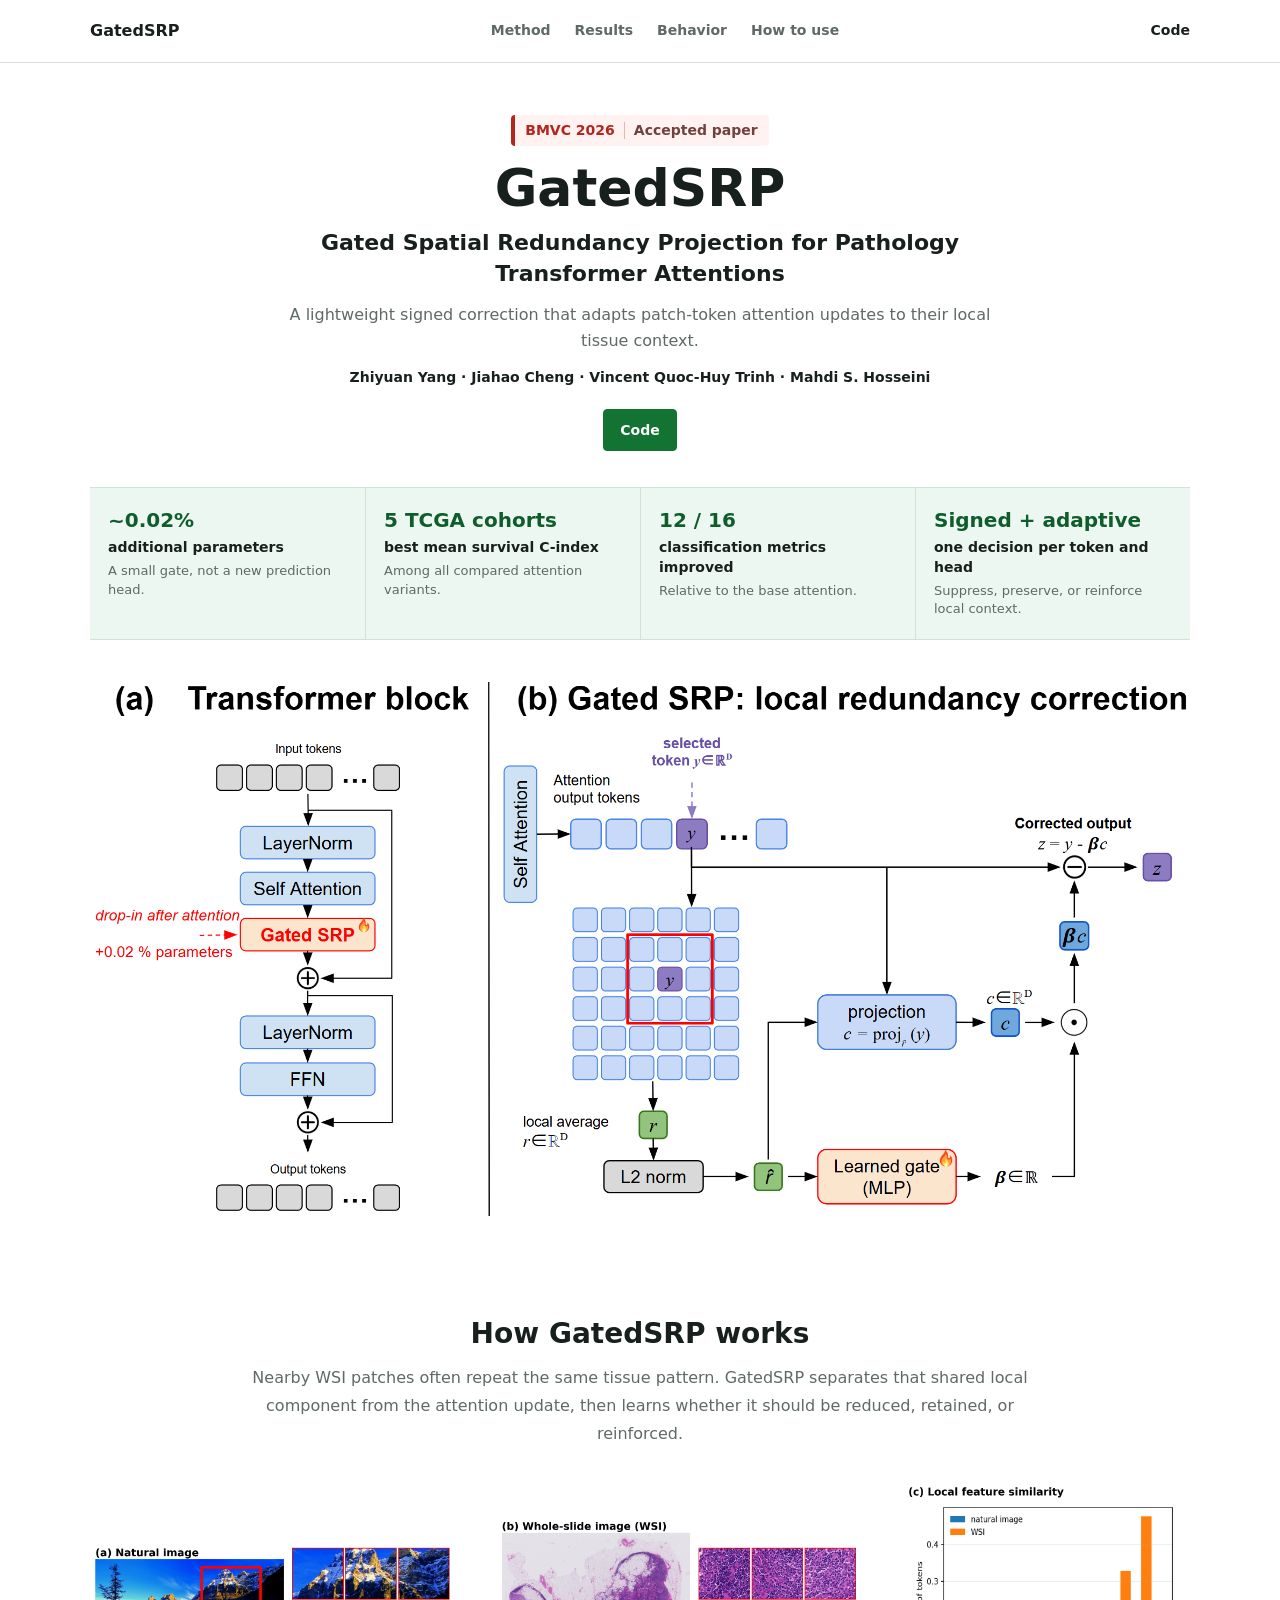
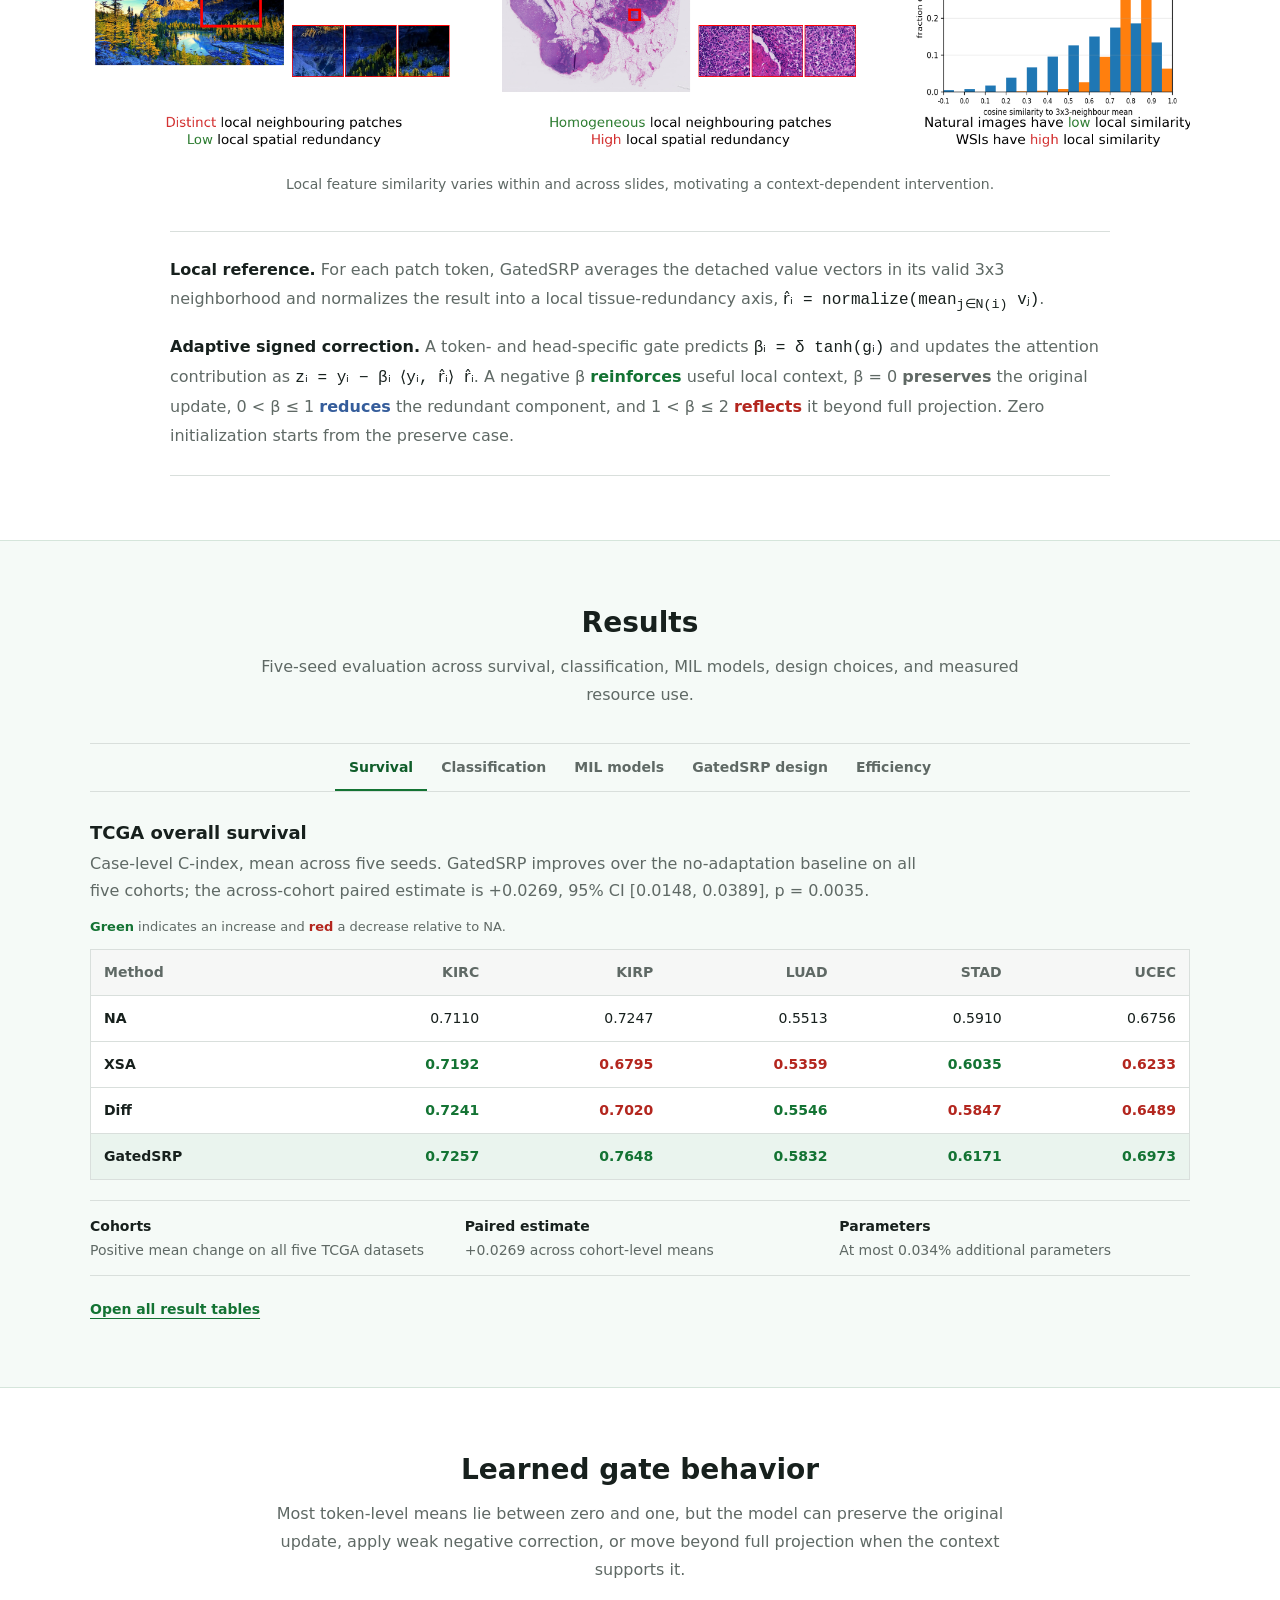
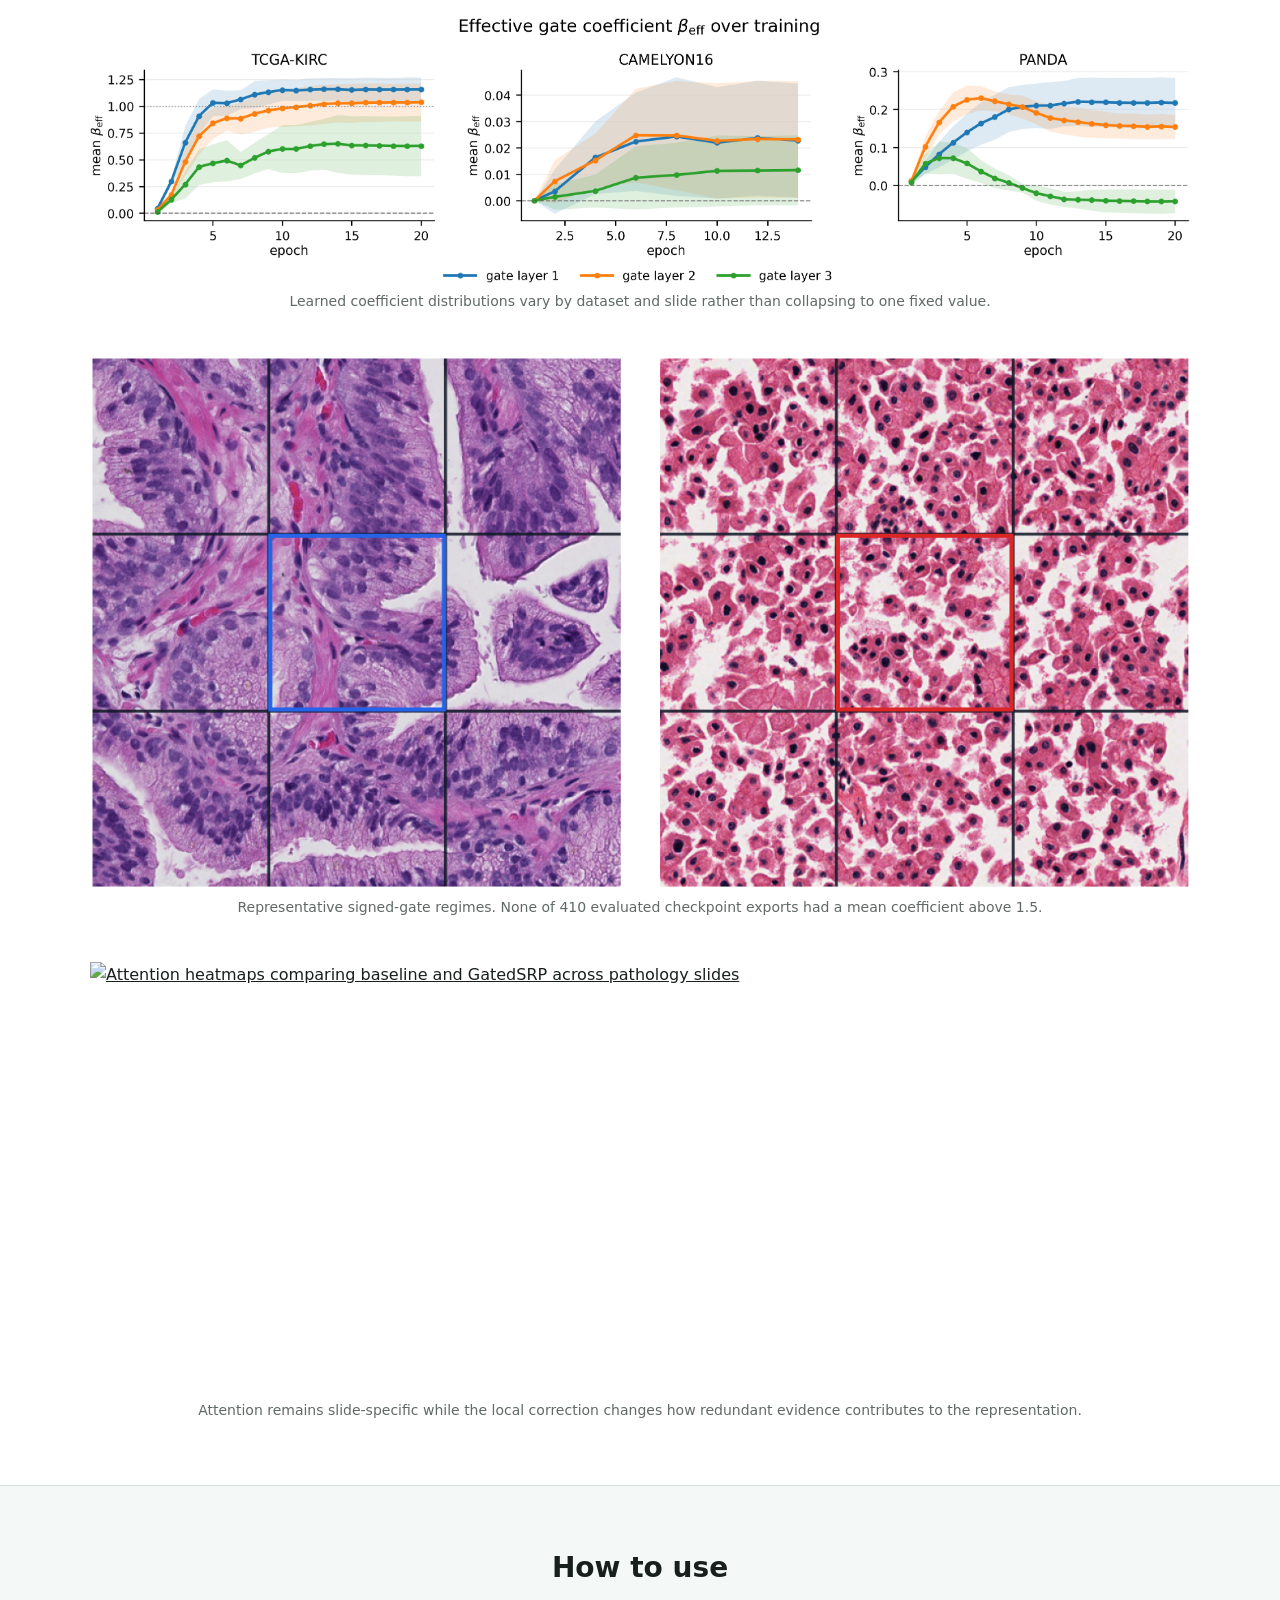
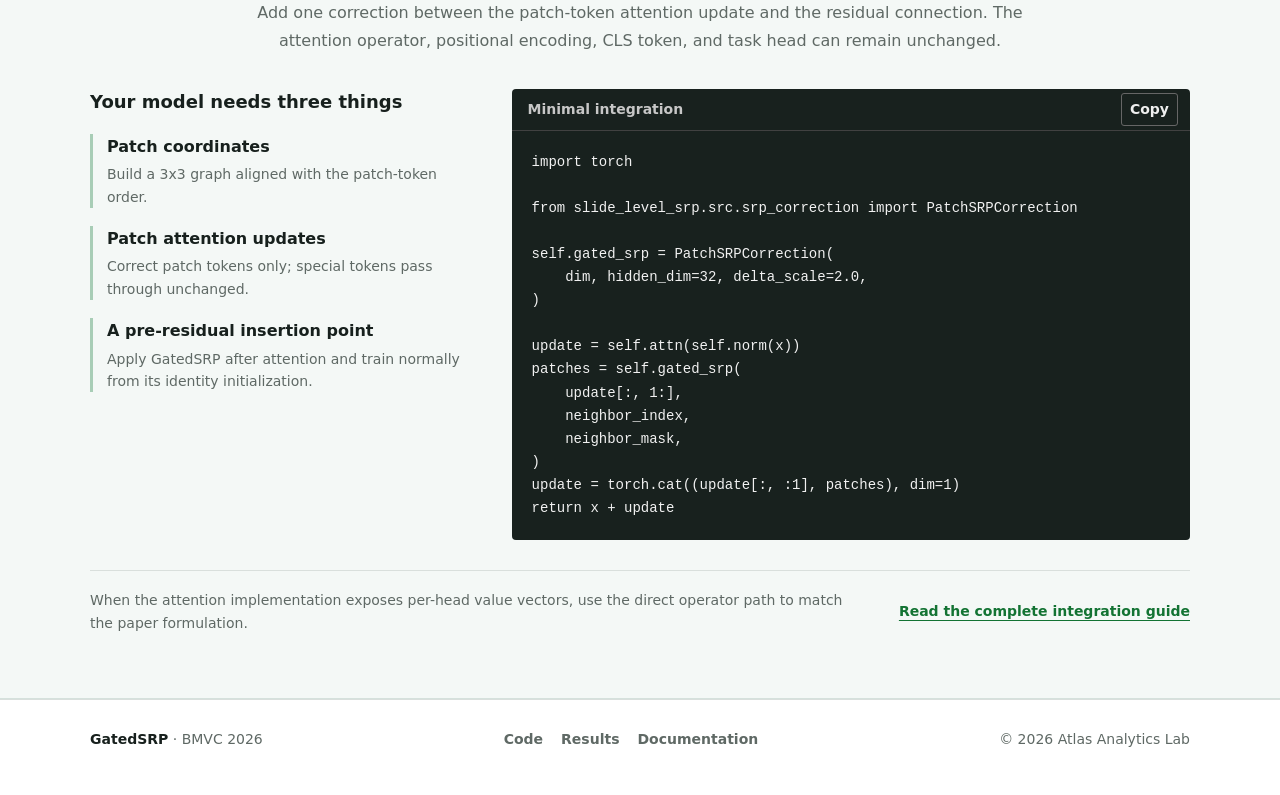
==== commit dad94728: "Simplify method and result presentation" ====
--- a/index.html
+++ b/index.html
@@ -94,34 +94,9 @@
           <figcaption>Local feature similarity varies within and across slides, motivating a context-dependent intervention.</figcaption>
         </figure>
 
-        <div class="method-explanation">
-          <article class="method-concept">
-            <p class="concept-label">Local spatial reference</p>
-            <h3>Measure what repeats nearby</h3>
-            <p>The detached value vectors from each valid 3x3 patch neighborhood are averaged and normalized into a local tissue-redundancy axis.</p>
-            <code>r̂ᵢ = normalize(mean<sub>j∈N(i)</sub> vⱼ)</code>
-          </article>
-          <article class="method-concept">
-            <p class="concept-label">Token- and head-specific decision</p>
-            <h3>Adapt the correction to context</h3>
-            <p>Local homogeneity, neighbor availability, and attention alignment drive a bounded signed gate. Zero initialization makes the first update identical to the original attention layer.</p>
-            <code>βᵢ = δ tanh(gᵢ)</code>
-          </article>
-        </div>
-
-        <div class="core-update" aria-label="GatedSRP update equation">
-          <div>
-            <span>One geometric correction</span>
-            <code>zᵢ = yᵢ − βᵢ ⟨yᵢ, r̂ᵢ⟩ r̂ᵢ</code>
-          </div>
-          <p>Only the neighborhood-aligned component changes. The remaining attention information, CLS token, output projection, residual path, and task head stay intact.</p>
-        </div>
-
-        <div class="gate-regimes" aria-label="Meaning of the signed gate coefficient">
-          <div class="gate-regime regime-reinforce"><span>β &lt; 0</span><strong>Reinforce</strong><small>Increase useful local context.</small></div>
-          <div class="gate-regime regime-identity"><span>β = 0</span><strong>Preserve</strong><small>Recover the original attention update.</small></div>
-          <div class="gate-regime regime-project"><span>0 &lt; β ≤ 1</span><strong>Reduce</strong><small>Partly or fully remove redundancy.</small></div>
-          <div class="gate-regime regime-reflect"><span>1 &lt; β ≤ 2</span><strong>Reflect</strong><small>Move beyond full projection.</small></div>
+        <div class="method-summary">
+          <p><strong>Local reference.</strong> For each patch token, GatedSRP averages the detached value vectors in its valid 3x3 neighborhood and normalizes the result into a local tissue-redundancy axis, <code>r̂ᵢ = normalize(mean<sub>j∈N(i)</sub> vⱼ)</code>.</p>
+          <p><strong>Adaptive signed correction.</strong> A token- and head-specific gate predicts <code>βᵢ = δ tanh(gᵢ)</code> and updates the attention contribution as <code>zᵢ = yᵢ − βᵢ ⟨yᵢ, r̂ᵢ⟩ r̂ᵢ</code>. A negative β <strong class="regime-word reinforce-word">reinforces</strong> useful local context, β = 0 <strong class="regime-word preserve-word">preserves</strong> the original update, 0 &lt; β ≤ 1 <strong class="regime-word reduce-word">reduces</strong> the redundant component, and 1 &lt; β ≤ 2 <strong class="regime-word reflect-word">reflects</strong> it beyond full projection. Zero initialization starts from the preserve case.</p>
         </div>
       </div>
     </section>
@@ -130,14 +105,13 @@
       <div class="content-shell">
         <div class="section-heading">
           <h2 id="evidence-title">Results</h2>
-          <p>Five-seed evaluation across survival, classification, attention backbones, MIL models, design choices, and measured resource use.</p>
+          <p>Five-seed evaluation across survival, classification, MIL models, design choices, and measured resource use.</p>
         </div>
 
         <div class="tabs" data-tabs>
           <div class="tab-list" role="tablist" aria-label="Result views">
             <button id="tab-survival" role="tab" aria-selected="true" aria-controls="panel-survival" tabindex="0">Survival</button>
             <button id="tab-classification" role="tab" aria-selected="false" aria-controls="panel-classification" tabindex="-1">Classification</button>
-            <button id="tab-backbones" role="tab" aria-selected="false" aria-controls="panel-backbones" tabindex="-1">Slide backbones</button>
             <button id="tab-mil" role="tab" aria-selected="false" aria-controls="panel-mil" tabindex="-1">MIL models</button>
             <button id="tab-design" role="tab" aria-selected="false" aria-controls="panel-design" tabindex="-1">GatedSRP design</button>
             <button id="tab-efficiency" role="tab" aria-selected="false" aria-controls="panel-efficiency" tabindex="-1">Efficiency</button>
@@ -186,24 +160,6 @@
               </table>
             </div>
             <p class="result-note">The selected metric improves over NA on four datasets; CAMELYON17 is the exception. Per-seed values and all task metrics are included in the repository.</p>
-          </section>
-
-          <section id="panel-backbones" class="tab-panel" role="tabpanel" aria-labelledby="tab-backbones" hidden>
-            <div class="result-intro">
-              <h3>Slide backbone compatibility</h3>
-              <p>Baseline to GatedSRP selected metric. These runs use official SPAN and Prov-GigaPath LongNet implementations plus dense MHSA, without pretrained slide checkpoints or architecture-specific gate tuning.</p>
-            </div>
-            <div class="table-wrap">
-              <table>
-                <thead><tr><th>Architecture</th><th>KIRP</th><th>LUAD</th><th>STAD</th><th>PANDA</th><th>BRACS</th></tr></thead>
-                <tbody>
-                  <tr><th>SPAN</th><td class="positive">.7033 → .7454</td><td class="negative">.5702 → .5516</td><td class="positive">.5608 → .5730</td><td class="negative">.8722 → .8718</td><td class="negative">.4321 → .3949</td></tr>
-                  <tr><th>Prov-GigaPath LongNet</th><td class="negative">.6974 → .6612</td><td class="negative">.5680 → .5517</td><td class="positive">.5548 → .5614</td><td class="negative">.8800 → .8767</td><td class="negative">.4033 → .3840</td></tr>
-                  <tr><th>Dense MHSA</th><td class="negative">.7204 → .7199</td><td class="positive">.5537 → .5569</td><td class="positive">.5422 → .5592</td><td class="negative">.8767 → .8762</td><td class="positive">.4149 → .4276</td></tr>
-                </tbody>
-              </table>
-            </div>
-            <p class="result-note">The adapter is technically portable, but improvements are not universal across external backbones. This is compatibility evidence, not a claim of architecture-independent gain.</p>
           </section>
 
           <section id="panel-mil" class="tab-panel" role="tabpanel" aria-labelledby="tab-mil" hidden>
@@ -328,7 +284,6 @@
               <li><strong>Patch attention updates</strong><span>Correct patch tokens only; special tokens pass through unchanged.</span></li>
               <li><strong>A pre-residual insertion point</strong><span>Apply GatedSRP after attention and train normally from its identity initialization.</span></li>
             </ul>
-            <p class="usage-note"><strong>No task-specific rewrite.</strong> Existing losses, classifiers, and evaluation code remain in place.</p>
           </div>
 
           <div class="code-shell">
--- a/static/css/index.css
+++ b/static/css/index.css
@@ -361,160 +361,51 @@
   text-align: center;
 }
 
-.method-explanation {
-  display: grid;
-  grid-template-columns: repeat(2, minmax(0, 1fr));
-  margin-top: 38px;
+.method-summary {
+  max-width: 940px;
+  margin: 36px auto 0;
+  padding: 24px 0;
   border-block: 1px solid var(--line);
 }
 
-.method-concept {
-  min-width: 0;
-  padding: 24px 30px 24px 0;
-}
-
-.method-concept + .method-concept {
-  padding-right: 0;
-  padding-left: 30px;
-  border-left: 1px solid var(--line);
-}
-
-.concept-label {
+.method-summary p {
   margin: 0;
+  color: var(--muted);
+  font-size: 16px;
+  line-height: 1.8;
+}
+
+.method-summary p + p {
+  margin-top: 16px;
+}
+
+.method-summary strong,
+.method-summary code {
+  color: var(--ink);
+  font-size: inherit;
+}
+
+.method-summary strong {
+  font-weight: 700;
+}
+
+.method-summary code {
+  white-space: normal;
+}
+
+.method-summary .reinforce-word {
   color: var(--accent);
-  font-size: 14px;
-  font-weight: 700;
-}
-
-.method-concept h3 {
-  margin: 6px 0 6px;
-  font-size: 18px;
-  font-weight: 700;
-  line-height: 1.35;
-}
-
-.method-concept > p:not(.concept-label) {
-  margin: 0;
-  color: var(--muted);
-  font-size: 16px;
-  line-height: 1.65;
-}
-
-.method-concept > code {
-  display: block;
-  margin-top: 14px;
-  color: var(--accent-dark);
-  font-size: 14px;
-  line-height: 1.5;
-}
-
-.core-update {
-  display: grid;
-  grid-template-columns: minmax(280px, .85fr) minmax(0, 1.15fr);
-  align-items: center;
-  gap: 30px;
-  margin-top: 30px;
-  padding: 22px 24px;
-  background: var(--accent-soft);
-  border-left: 4px solid var(--accent);
-}
-
-.core-update > div {
-  min-width: 0;
-}
-
-.core-update span {
-  display: block;
-  margin-bottom: 6px;
-  color: var(--accent-dark);
-  font-size: 14px;
-  font-weight: 700;
-}
-
-.core-update code {
-  color: var(--ink);
-  font-size: 18px;
-  font-weight: 600;
-  white-space: nowrap;
-}
-
-.core-update p {
-  margin: 0;
-  color: var(--muted);
-  font-size: 14px;
-  line-height: 1.65;
-}
-
-.gate-regimes {
-  display: grid;
-  grid-template-columns: repeat(4, minmax(0, 1fr));
-  margin-top: 30px;
-  border-bottom: 1px solid var(--line);
-}
-
-.gate-regime {
-  min-width: 0;
-  padding: 15px 16px 18px;
-  border-top: 3px solid var(--line);
-}
-
-.gate-regime + .gate-regime {
-  border-left: 1px solid var(--line);
-}
-
-.gate-regime span,
-.gate-regime strong,
-.gate-regime small {
-  display: block;
-}
-
-.gate-regime span {
-  font-size: 14px;
-  font-weight: 700;
-  font-variant-numeric: tabular-nums;
-}
-
-.gate-regime strong {
-  margin-top: 3px;
-  font-size: 16px;
-}
-
-.gate-regime small {
-  margin-top: 3px;
-  color: var(--muted);
-  font-size: 13px;
-  line-height: 1.45;
-}
-
-.regime-reinforce {
-  border-top-color: var(--accent);
-}
-
-.regime-reinforce span {
-  color: var(--accent);
-}
-
-.regime-identity {
-  border-top-color: #7c8581;
-}
-
-.regime-identity span {
+}
+
+.method-summary .preserve-word {
   color: #606965;
 }
 
-.regime-project {
-  border-top-color: var(--blue);
-}
-
-.regime-project span {
+.method-summary .reduce-word {
   color: var(--blue);
 }
 
-.regime-reflect {
-  border-top-color: var(--red);
-}
-
-.regime-reflect span {
+.method-summary .reflect-word {
   color: var(--red);
 }
 
@@ -757,19 +648,6 @@
   color: var(--muted);
   font-size: 14px;
   line-height: 1.6;
-}
-
-.usage-note {
-  margin: 22px 0 0;
-  padding: 13px 14px;
-  background: var(--white);
-  border-left: 3px solid var(--accent);
-  font-size: 14px;
-  line-height: 1.6;
-}
-
-.usage-note strong {
-  color: var(--accent-dark);
 }
 
 .code-shell {
@@ -888,12 +766,17 @@
 
   .tab-list {
     display: grid;
-    grid-template-columns: repeat(3, minmax(0, 1fr));
+    grid-template-columns: repeat(6, minmax(0, 1fr));
   }
 
   .tab-list button {
+    grid-column: span 2;
     width: 100%;
     min-width: 0;
+  }
+
+  .tab-list button:nth-last-child(-n + 2) {
+    grid-column: span 3;
   }
 
   .two-column-results,
@@ -977,41 +860,9 @@
     font-size: 16px;
   }
 
-  .method-explanation {
-    grid-template-columns: 1fr;
+  .method-summary {
     margin-top: 30px;
-  }
-
-  .method-concept,
-  .method-concept + .method-concept {
     padding: 20px 0;
-  }
-
-  .method-concept + .method-concept {
-    border-top: 1px solid var(--line);
-    border-left: 0;
-  }
-
-  .core-update {
-    grid-template-columns: 1fr;
-    gap: 12px;
-    padding: 20px;
-  }
-
-  .core-update code {
-    white-space: normal;
-  }
-
-  .gate-regimes {
-    grid-template-columns: repeat(2, minmax(0, 1fr));
-  }
-
-  .gate-regime:nth-child(3) {
-    border-left: 0;
-  }
-
-  .tab-list {
-    grid-template-columns: repeat(2, minmax(0, 1fr));
   }
 
   .tab-list button {
@@ -1045,6 +896,21 @@
   }
 }
 
+@media (max-width: 520px) {
+  .tab-list {
+    grid-template-columns: repeat(2, minmax(0, 1fr));
+  }
+
+  .tab-list button,
+  .tab-list button:nth-last-child(-n + 2) {
+    grid-column: auto;
+  }
+
+  .tab-list button:last-child {
+    grid-column: 1 / -1;
+  }
+}
+
 @media (max-width: 340px) {
   h1 {
     font-size: 36px;
@@ -1078,15 +944,6 @@
     border-top: 1px solid #cfe3d6;
   }
 
-  .gate-regimes {
-    grid-template-columns: 1fr;
-  }
-
-  .gate-regime,
-  .gate-regime + .gate-regime,
-  .gate-regime:nth-child(3) {
-    border-left: 0;
-  }
 }
 
 @media (prefers-reduced-motion: reduce) {
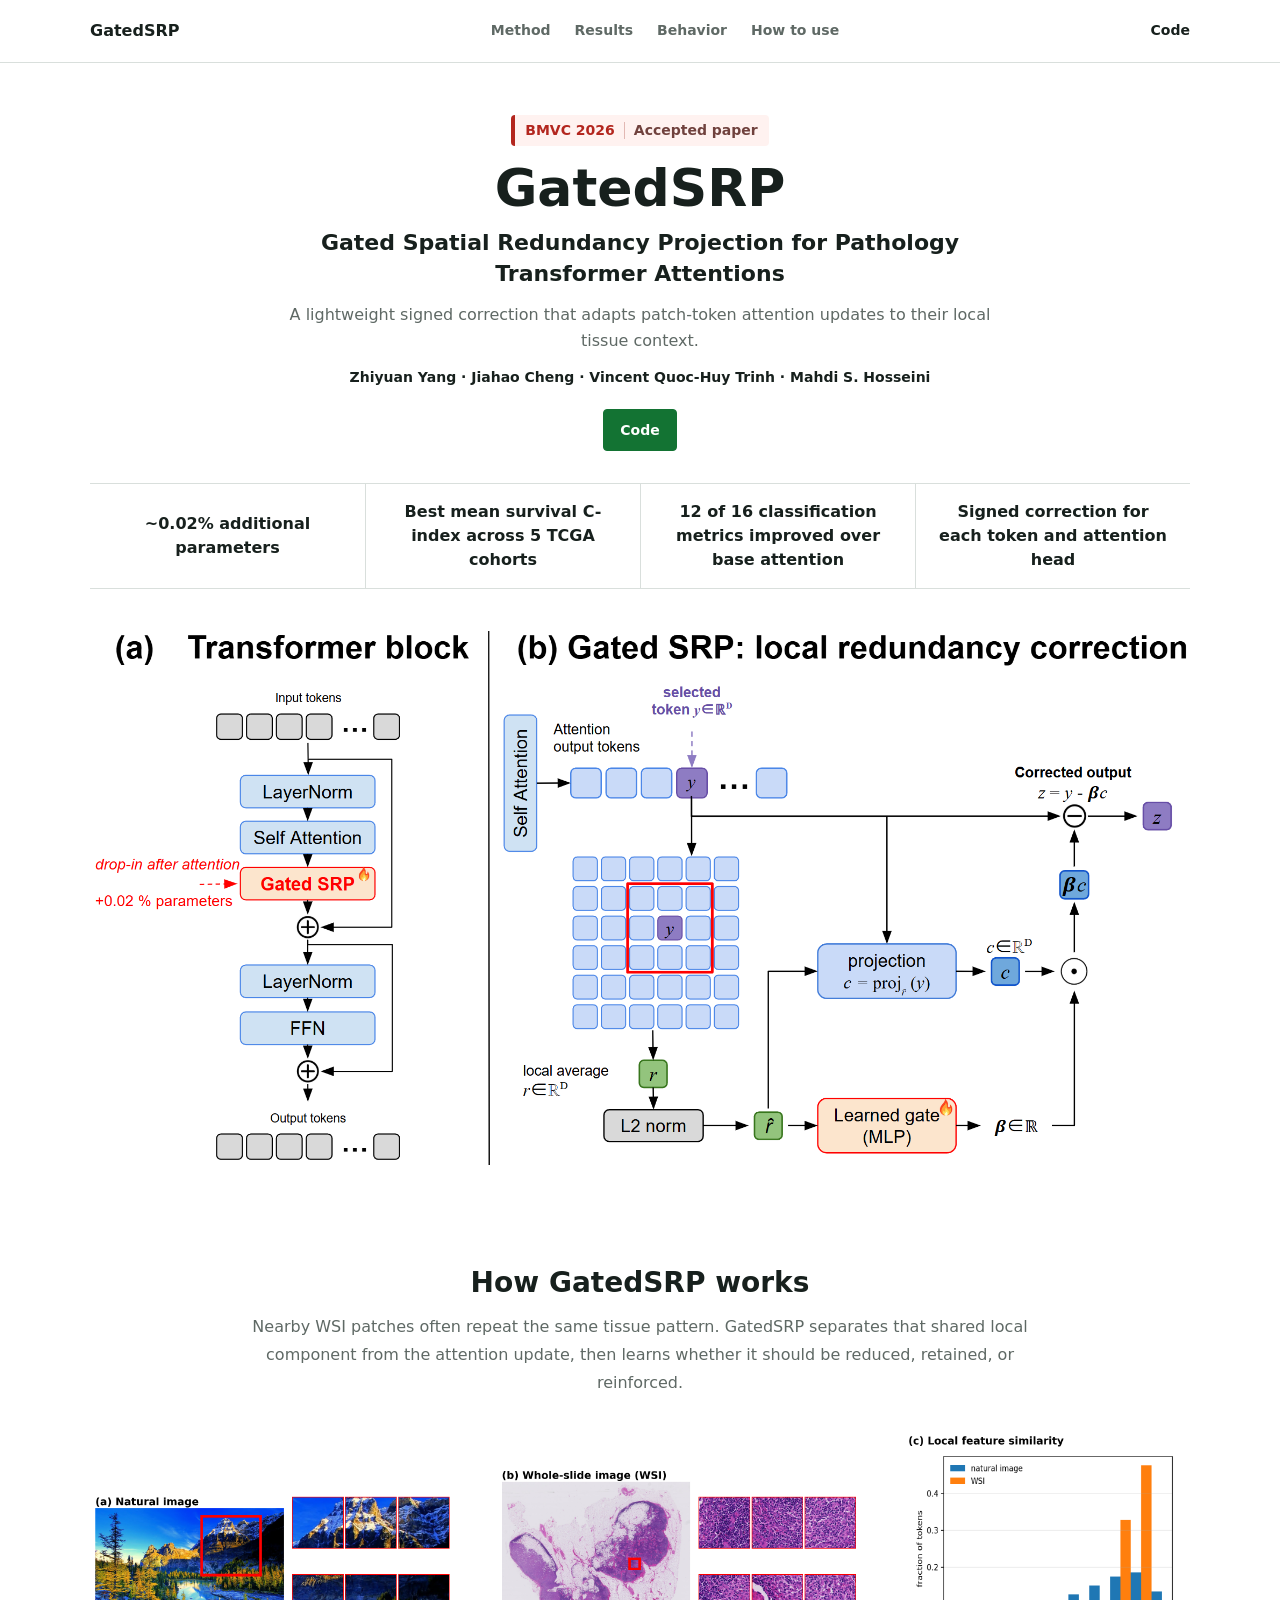
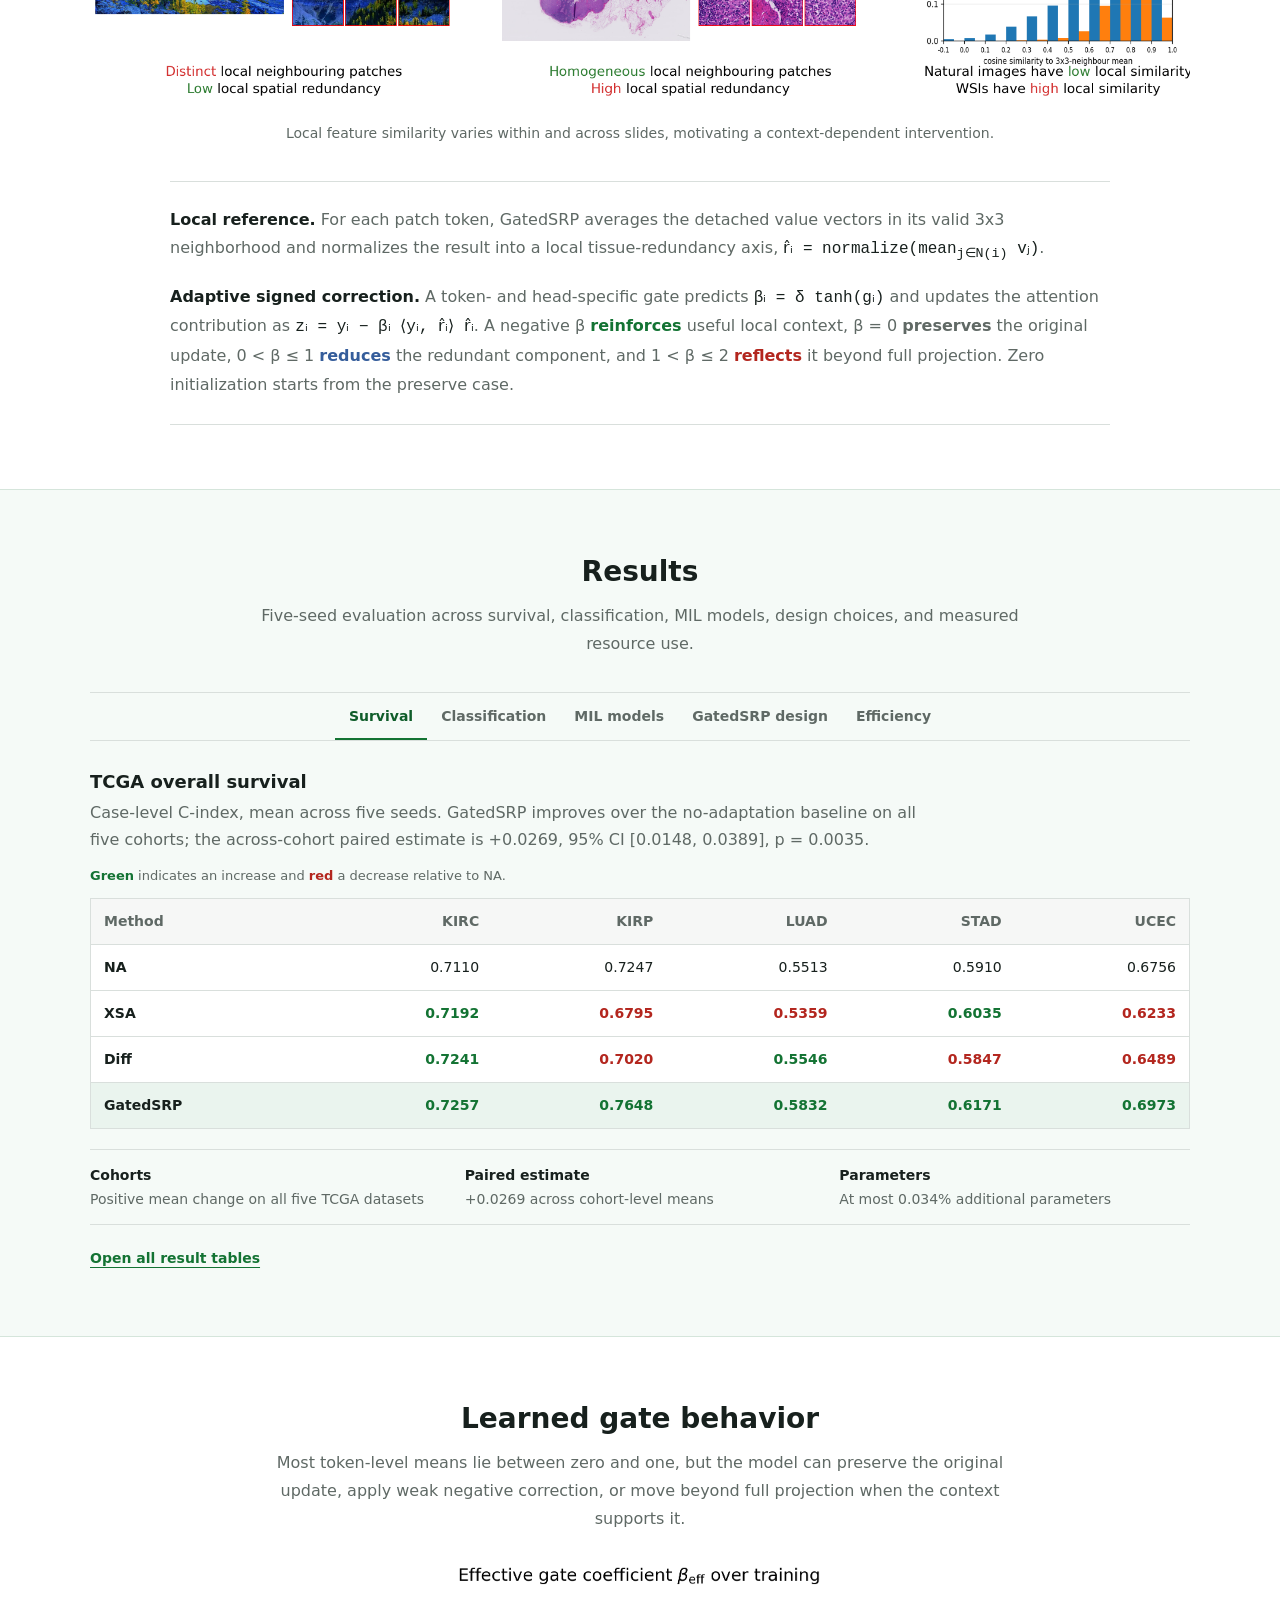
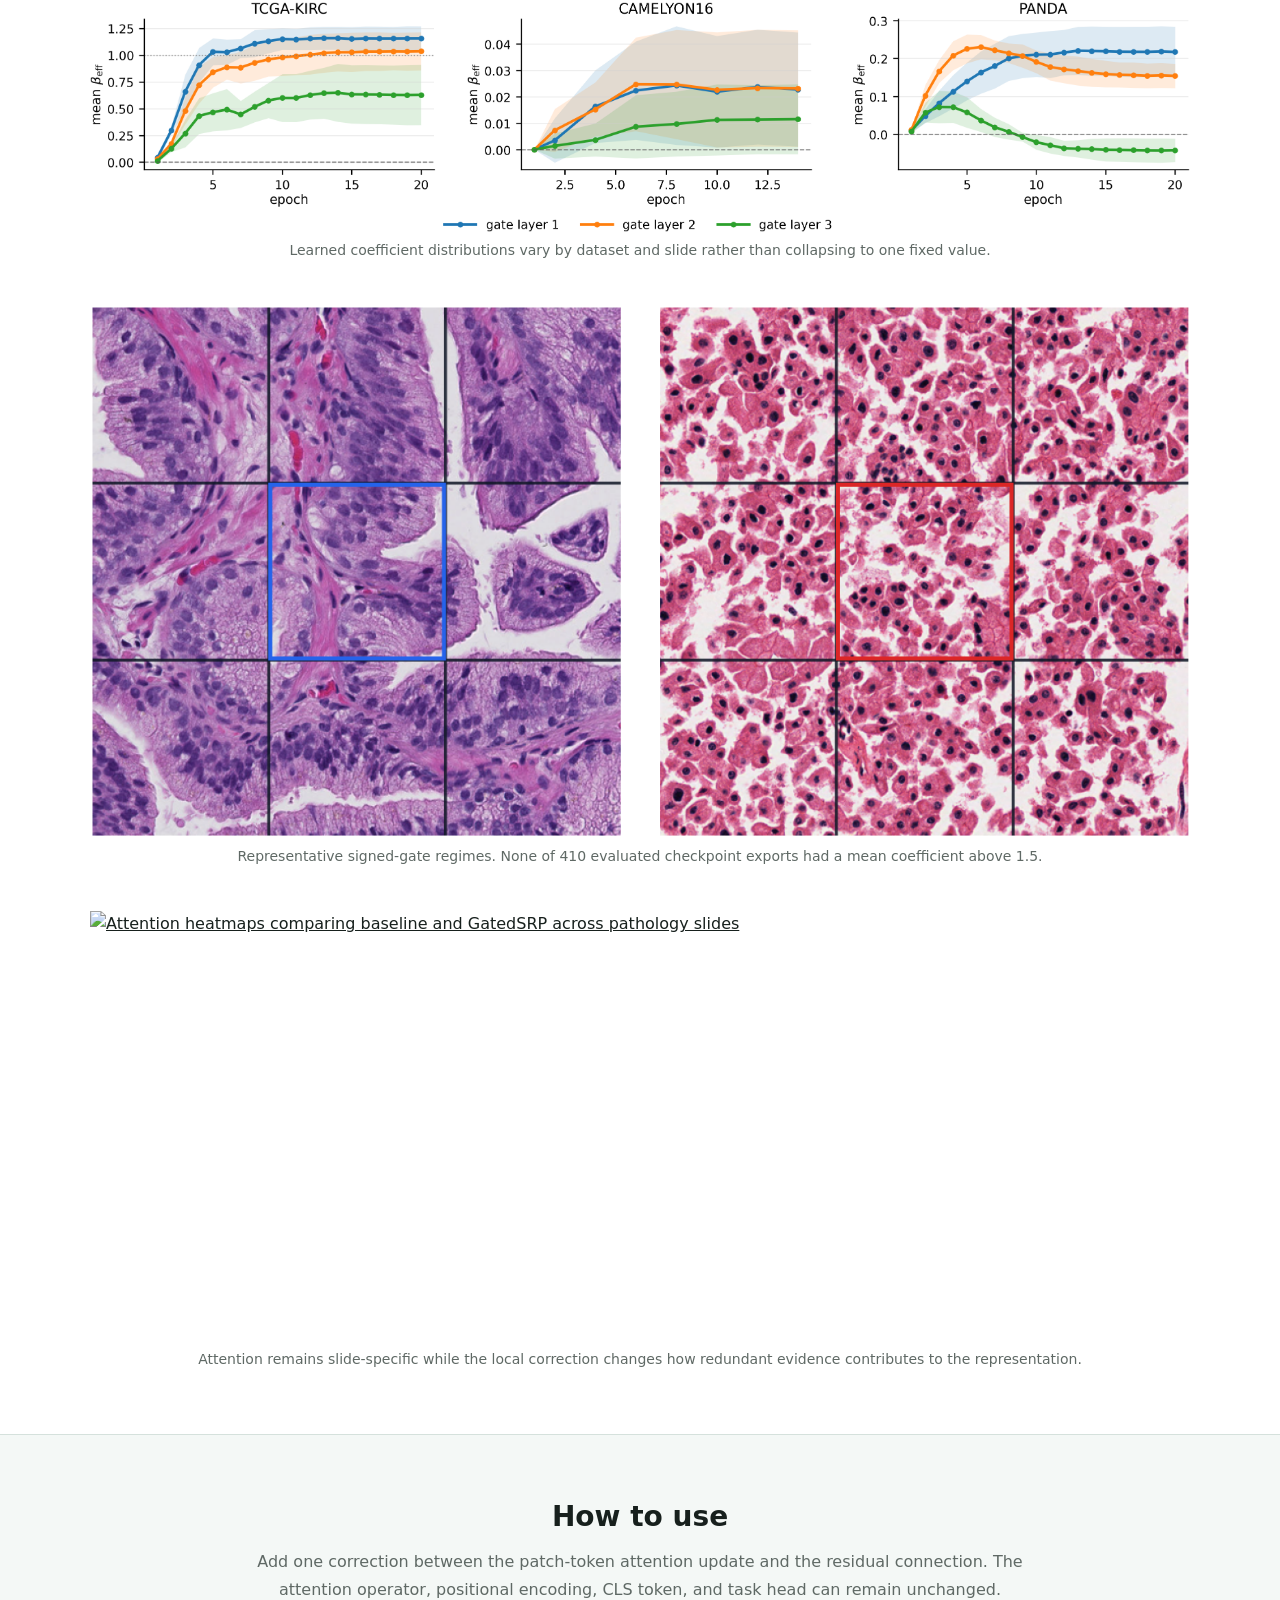
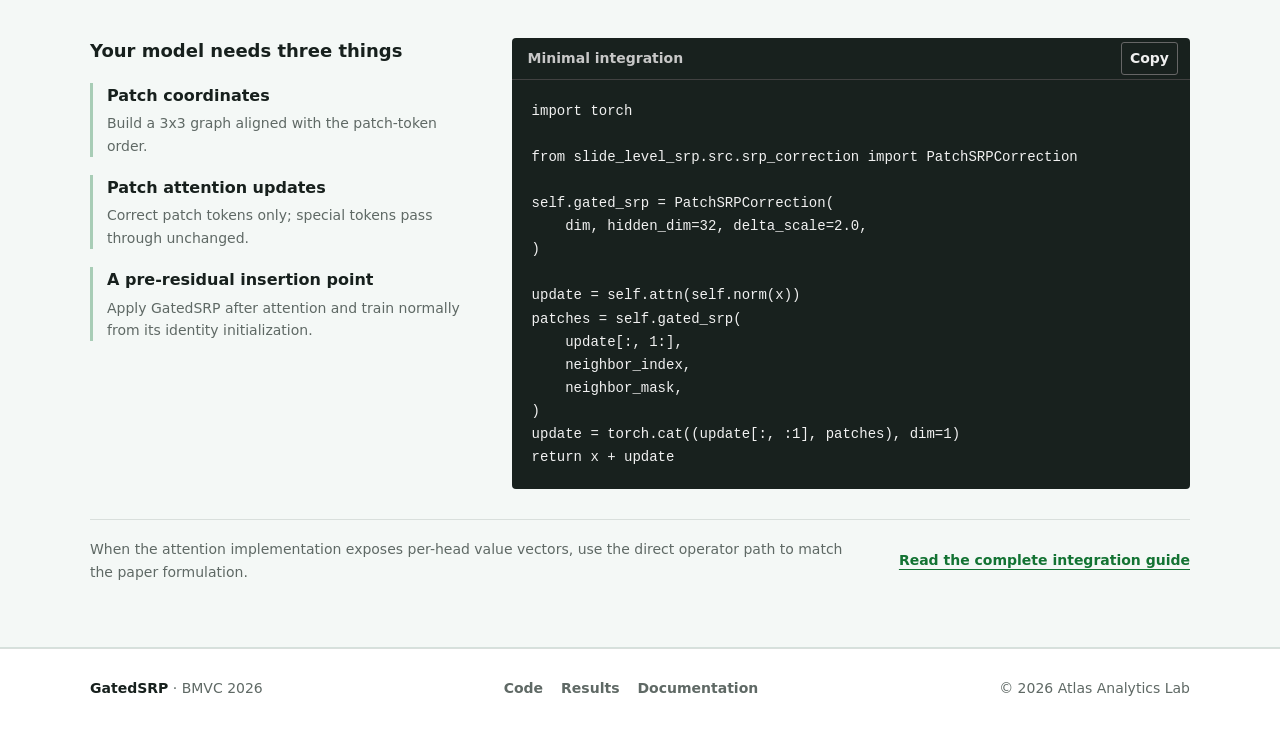
==== commit bda78ac8: "Simplify hero highlights" ====
--- a/index.html
+++ b/index.html
@@ -52,24 +52,16 @@
 
       <div class="hero-highlights content-shell" aria-label="GatedSRP highlights">
         <div class="highlight-item">
-          <strong>~0.02%</strong>
-          <span>additional parameters</span>
-          <small>A small gate, not a new prediction head.</small>
+          <p>~0.02% additional parameters</p>
         </div>
         <div class="highlight-item">
-          <strong>5 TCGA cohorts</strong>
-          <span>best mean survival C-index</span>
-          <small>Among all compared attention variants.</small>
+          <p>Best mean survival C-index across 5 TCGA cohorts</p>
         </div>
         <div class="highlight-item">
-          <strong>12 / 16</strong>
-          <span>classification metrics improved</span>
-          <small>Relative to the base attention.</small>
+          <p>12 of 16 classification metrics improved over base attention</p>
         </div>
         <div class="highlight-item">
-          <strong>Signed + adaptive</strong>
-          <span>one decision per token and head</span>
-          <small>Suppress, preserve, or reinforce local context.</small>
+          <p>Signed correction for each token and attention head</p>
         </div>
       </div>
 
--- a/static/css/index.css
+++ b/static/css/index.css
@@ -246,47 +246,29 @@
 .hero-highlights {
   display: grid;
   grid-template-columns: repeat(4, minmax(0, 1fr));
-  margin-top: 36px;
-  background: var(--accent-soft);
-  border-block: 1px solid #cfe3d6;
+  margin-top: 32px;
+  border-block: 1px solid var(--line);
 }
 
 .highlight-item {
+  display: flex;
   min-width: 0;
-  padding: 20px 18px;
-  text-align: left;
+  align-items: center;
+  justify-content: center;
+  padding: 16px 18px;
+  text-align: center;
 }
 
 .highlight-item + .highlight-item {
-  border-left: 1px solid #cfe3d6;
-}
-
-.highlight-item strong,
-.highlight-item span,
-.highlight-item small {
-  display: block;
-}
-
-.highlight-item strong {
-  color: var(--accent-dark);
-  font-size: 20px;
-  font-weight: 750;
-  line-height: 1.25;
-  font-variant-numeric: tabular-nums;
-}
-
-.highlight-item span {
-  margin-top: 5px;
-  font-size: 14px;
-  font-weight: 700;
-  line-height: 1.4;
-}
-
-.highlight-item small {
-  margin-top: 4px;
-  color: var(--muted);
-  font-size: 13px;
-  line-height: 1.45;
+  border-left: 1px solid var(--line);
+}
+
+.highlight-item p {
+  margin: 0;
+  color: var(--ink);
+  font-size: 16px;
+  font-weight: 600;
+  line-height: 1.5;
 }
 
 .hero-figure {
@@ -761,7 +743,7 @@
   }
 
   .highlight-item:nth-child(n + 3) {
-    border-top: 1px solid #cfe3d6;
+    border-top: 1px solid var(--line);
   }
 
   .tab-list {
@@ -941,7 +923,7 @@
   }
 
   .highlight-item + .highlight-item {
-    border-top: 1px solid #cfe3d6;
+    border-top: 1px solid var(--line);
   }
 
 }
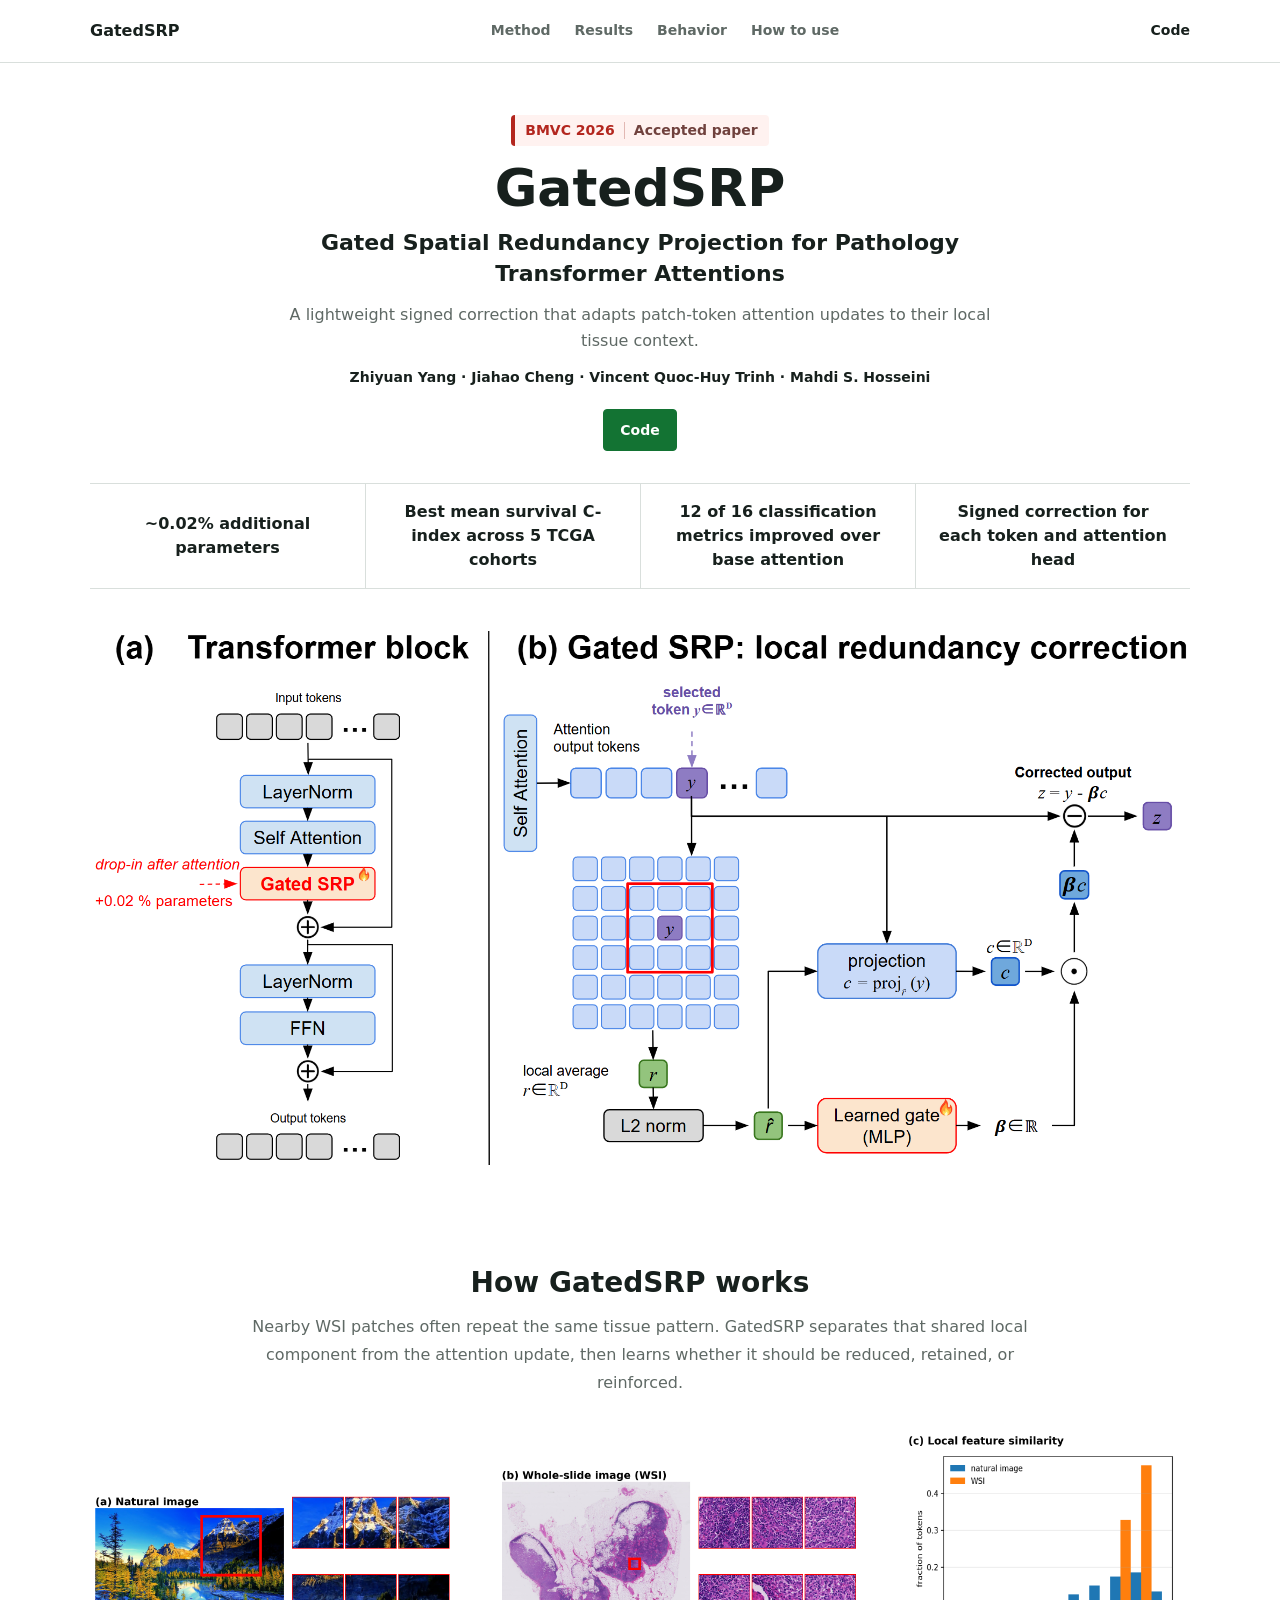
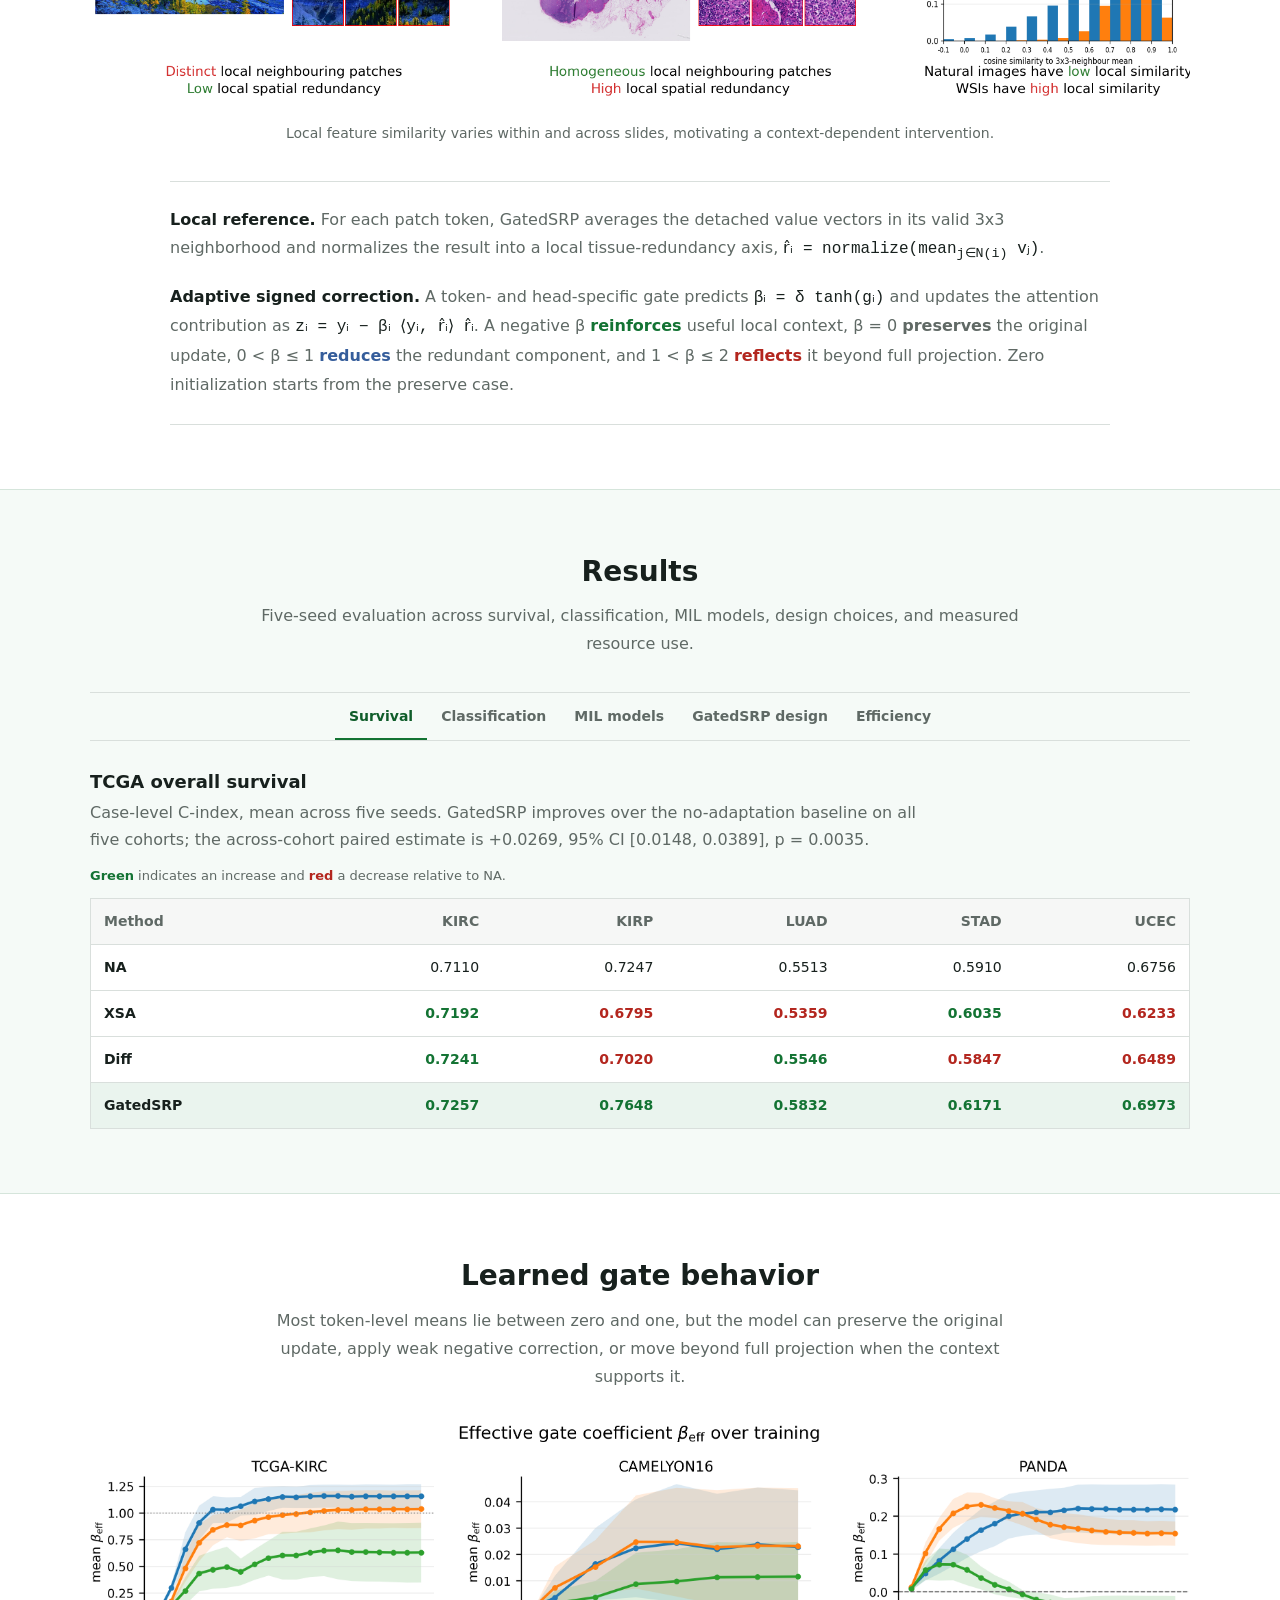
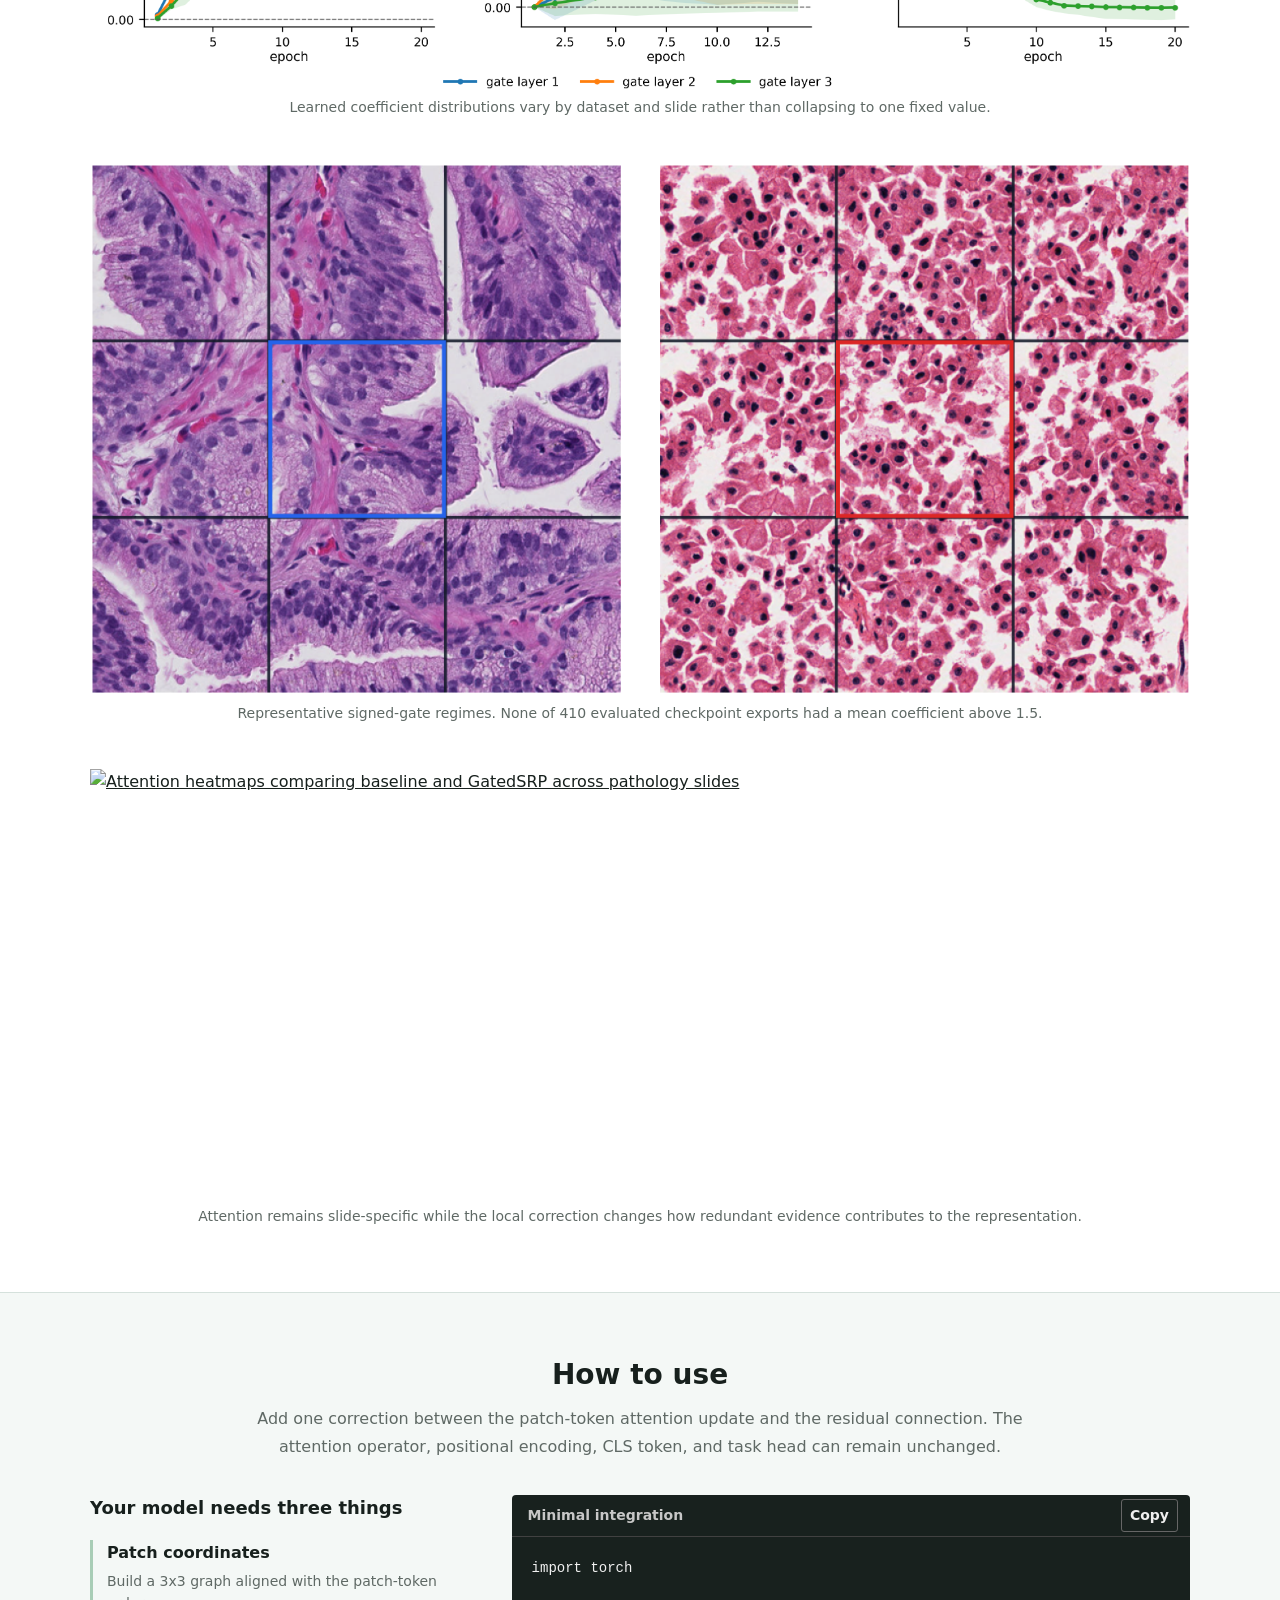
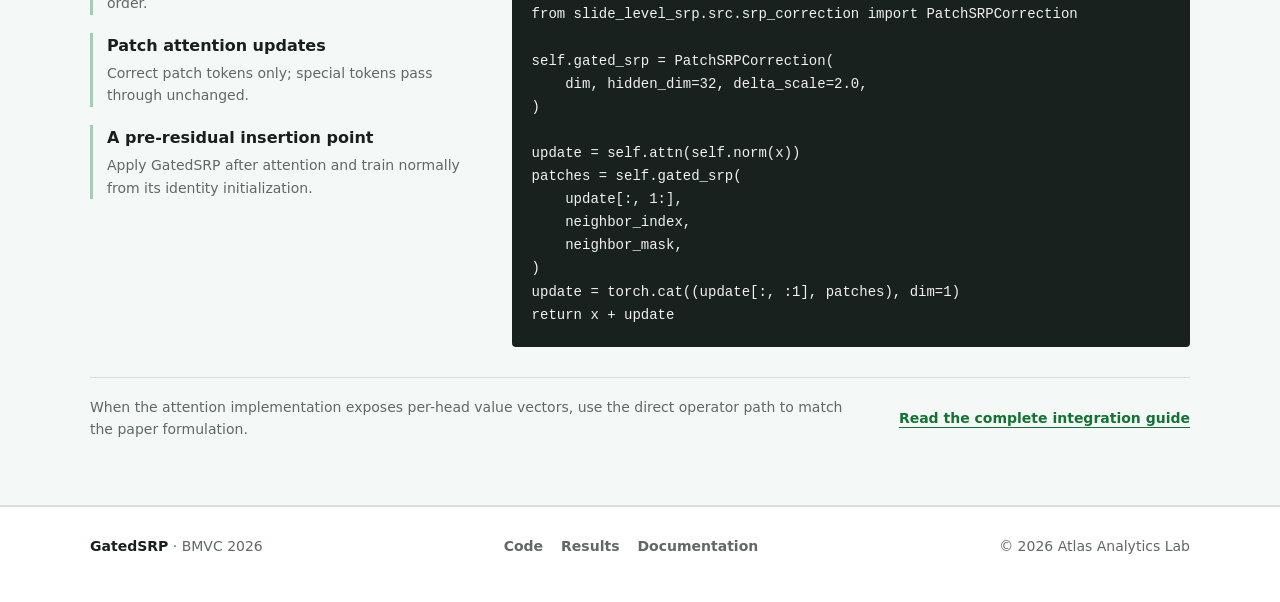
==== commit cbb42ca0: "Remove survival result footer" ====
--- a/index.html
+++ b/index.html
@@ -126,12 +126,6 @@
                 </tbody>
               </table>
             </div>
-            <div class="inline-findings">
-              <div><strong>Cohorts</strong><span>Positive mean change on all five TCGA datasets</span></div>
-              <div><strong>Paired estimate</strong><span>+0.0269 across cohort-level means</span></div>
-              <div><strong>Parameters</strong><span>At most 0.034% additional parameters</span></div>
-            </div>
-            <a class="text-link" href="https://github.com/AtlasAnalyticsLab/GatedSRP/blob/main/results/README.md">Open all result tables</a>
           </section>
 
           <section id="panel-classification" class="tab-panel" role="tabpanel" aria-labelledby="tab-classification" hidden>
--- a/static/css/index.css
+++ b/static/css/index.css
@@ -527,31 +527,6 @@
   font-weight: 700;
 }
 
-.inline-findings {
-  display: grid;
-  grid-template-columns: repeat(3, minmax(0, 1fr));
-  gap: 24px;
-  margin: 20px 0;
-  padding: 14px 0;
-  border-block: 1px solid var(--line);
-}
-
-.inline-findings strong,
-.inline-findings span {
-  display: block;
-}
-
-.inline-findings strong {
-  font-size: 14px;
-}
-
-.inline-findings span {
-  margin-top: 2px;
-  color: var(--muted);
-  font-size: 14px;
-  line-height: 1.5;
-}
-
 .text-link {
   color: var(--accent);
   font-size: 14px;
@@ -861,11 +836,6 @@
     padding-inline: 6px;
   }
 
-  .inline-findings {
-    grid-template-columns: 1fr;
-    gap: 12px;
-  }
-
   .usage-footer {
     flex-direction: column;
     align-items: flex-start;
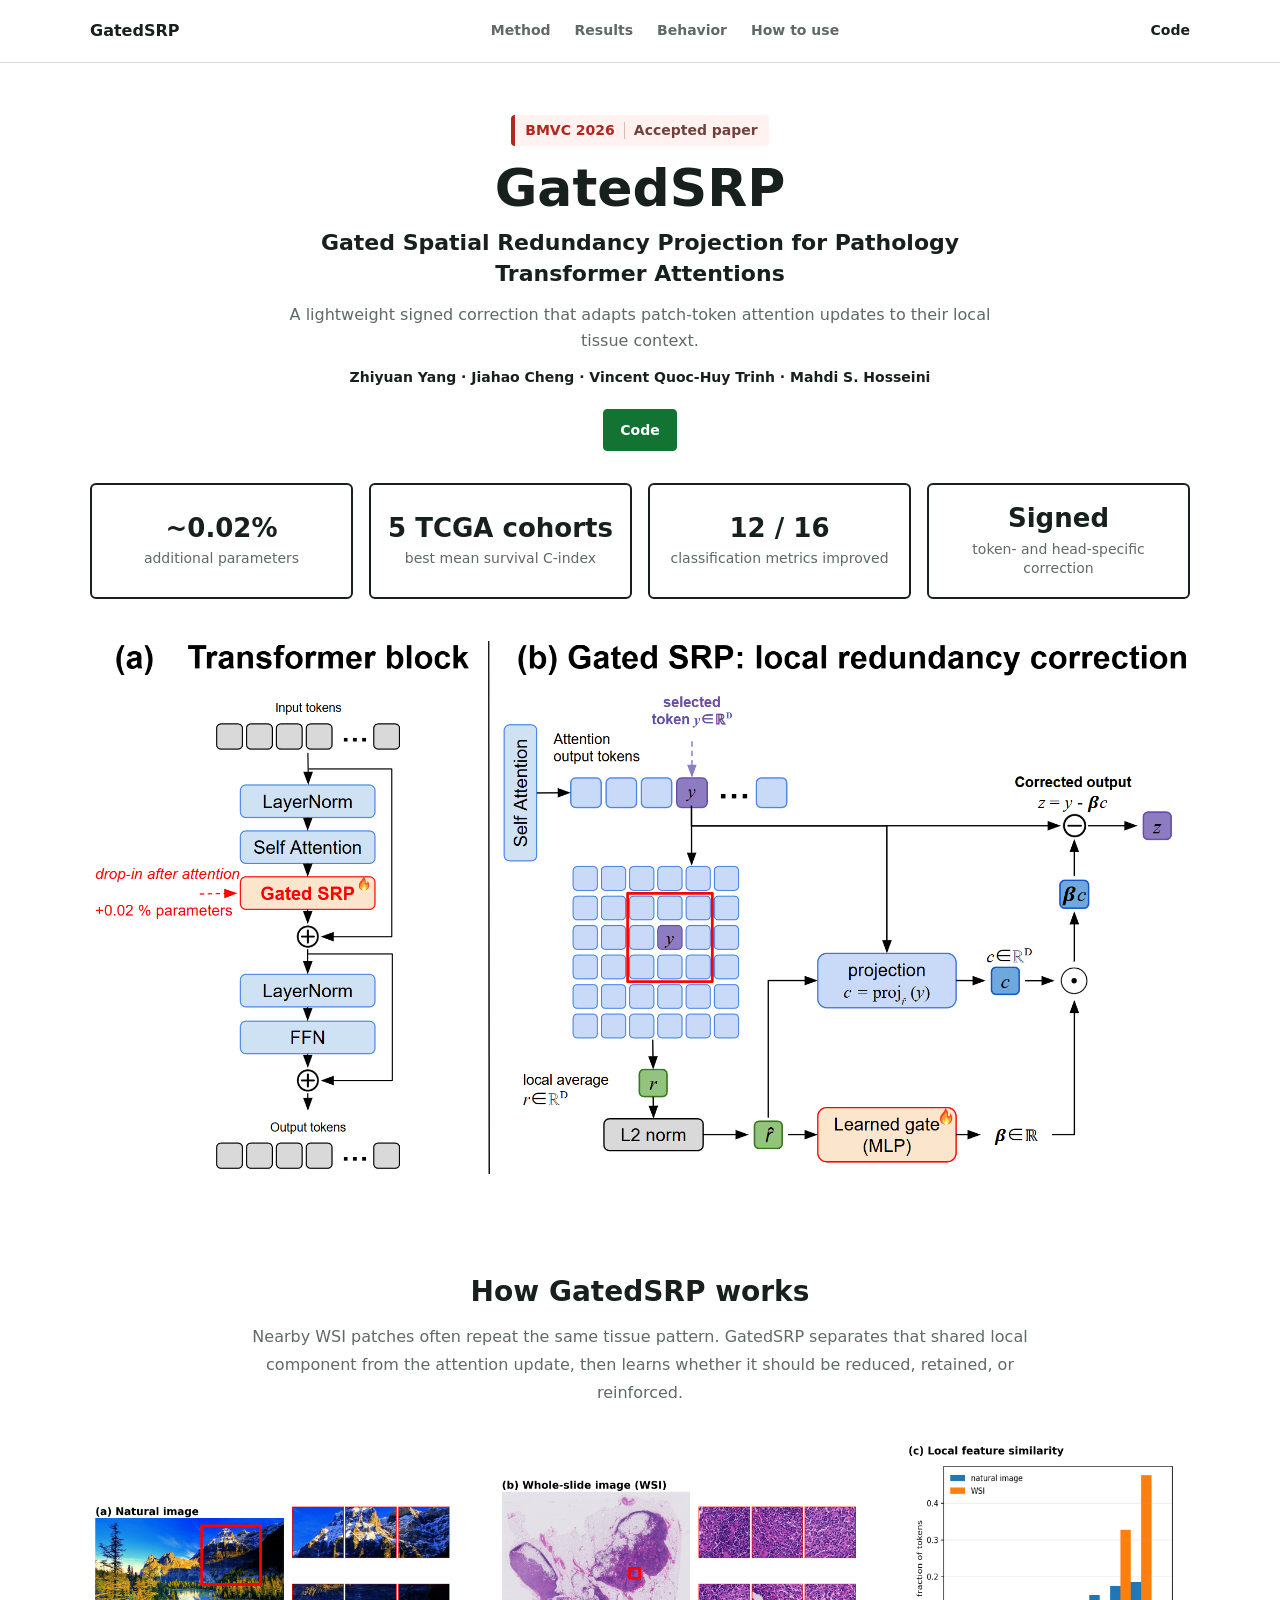
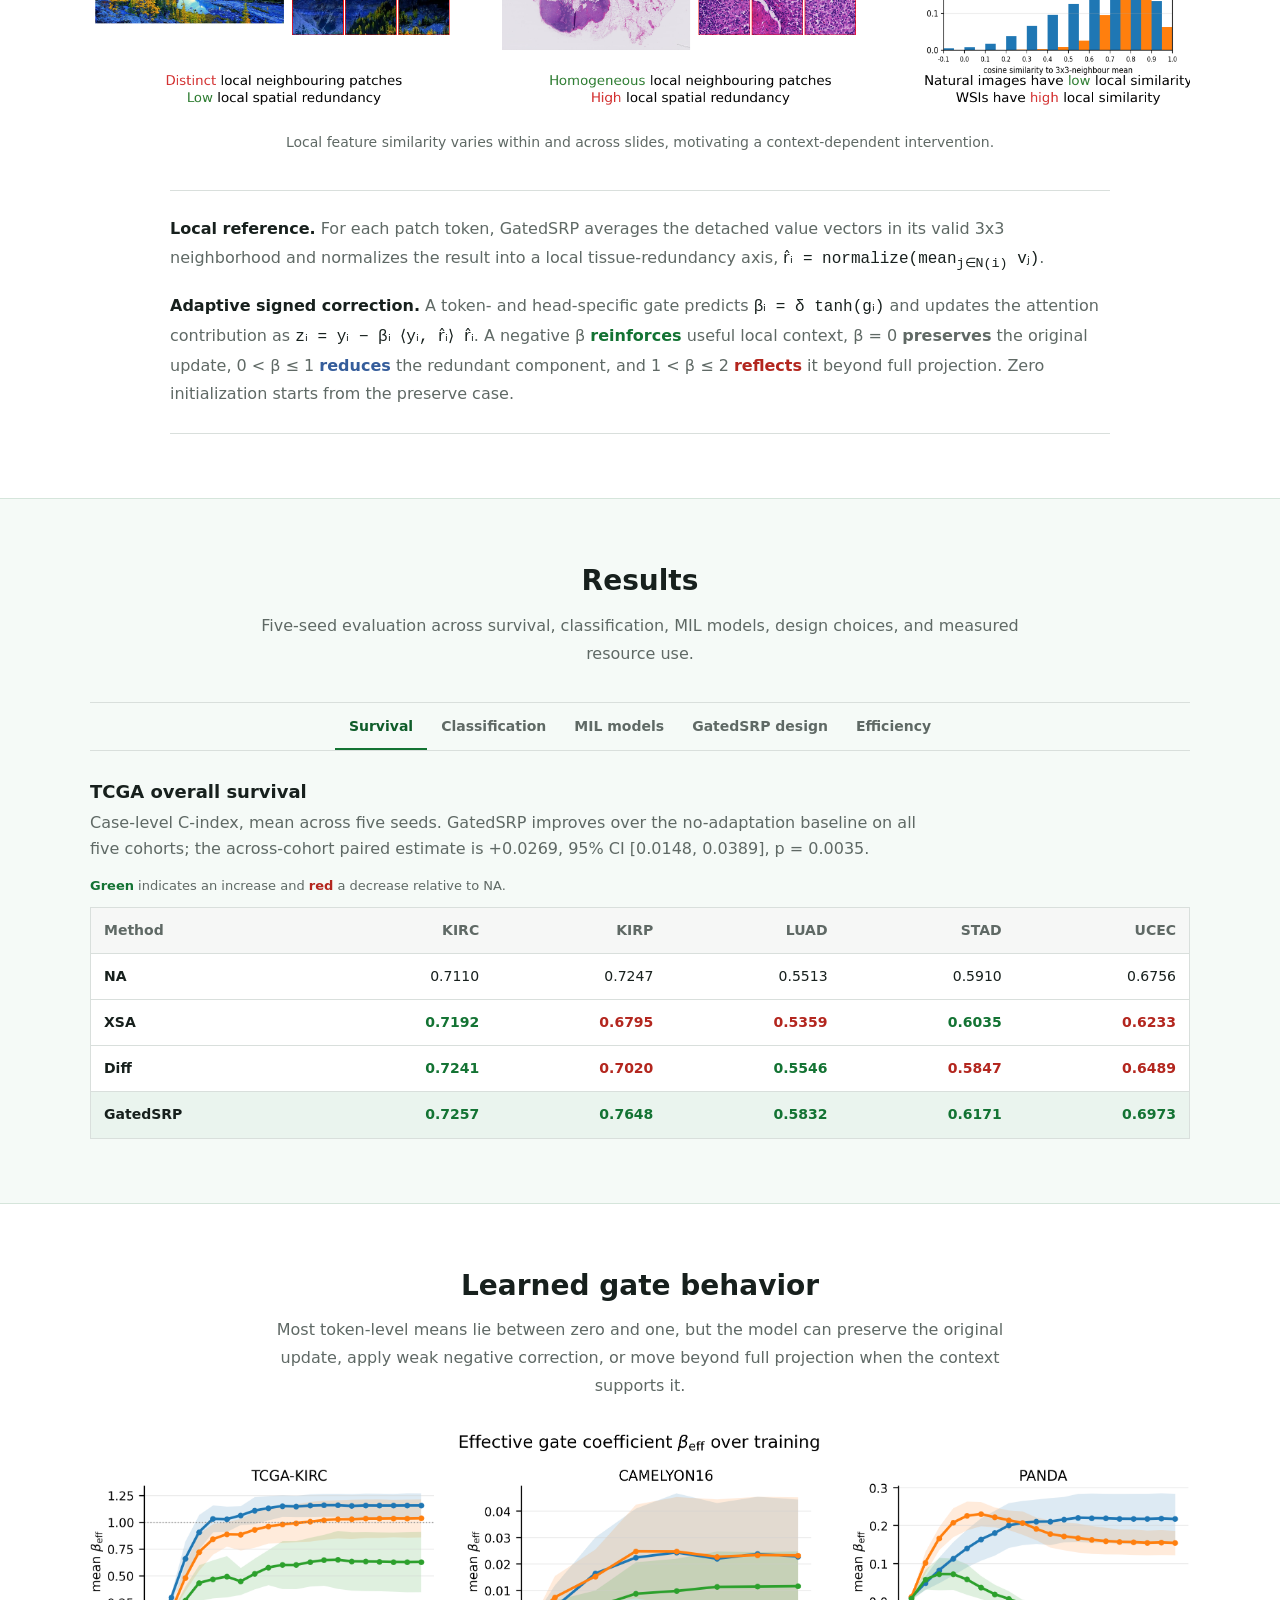
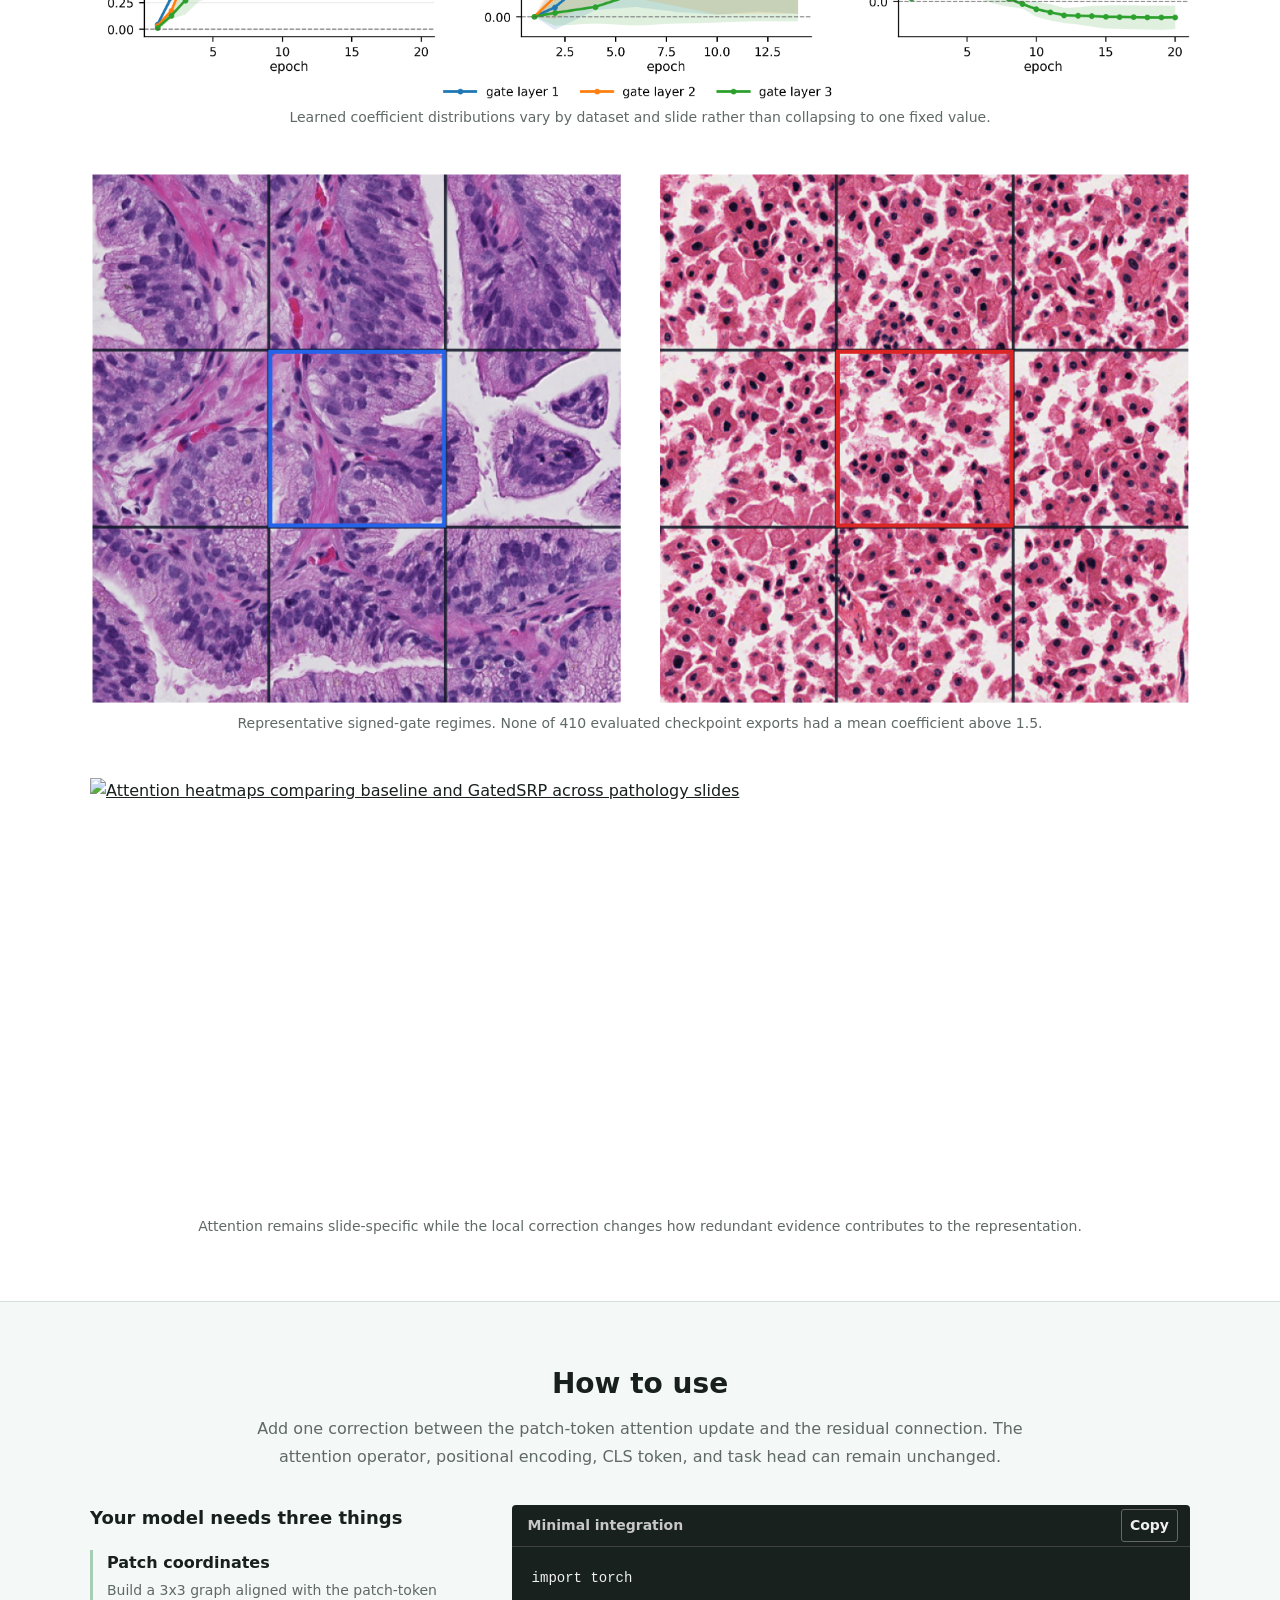
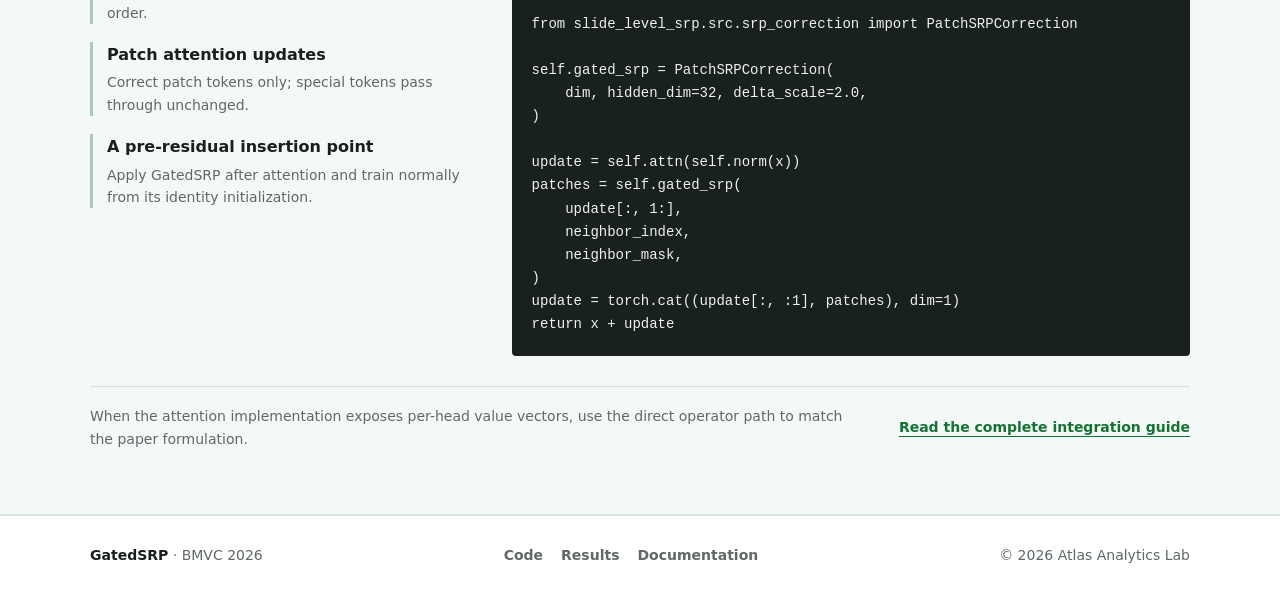
==== commit 95a0d173: "Match hero statistics to project card style" ====
--- a/index.html
+++ b/index.html
@@ -52,16 +52,20 @@
 
       <div class="hero-highlights content-shell" aria-label="GatedSRP highlights">
         <div class="highlight-item">
-          <p>~0.02% additional parameters</p>
+          <span class="highlight-value">~0.02%</span>
+          <span class="highlight-label">additional parameters</span>
         </div>
         <div class="highlight-item">
-          <p>Best mean survival C-index across 5 TCGA cohorts</p>
+          <span class="highlight-value">5 TCGA cohorts</span>
+          <span class="highlight-label">best mean survival C-index</span>
         </div>
         <div class="highlight-item">
-          <p>12 of 16 classification metrics improved over base attention</p>
+          <span class="highlight-value">12 / 16</span>
+          <span class="highlight-label">classification metrics improved</span>
         </div>
         <div class="highlight-item">
-          <p>Signed correction for each token and attention head</p>
+          <span class="highlight-value">Signed</span>
+          <span class="highlight-label">token- and head-specific correction</span>
         </div>
       </div>
 
--- a/static/css/index.css
+++ b/static/css/index.css
@@ -246,29 +246,43 @@
 .hero-highlights {
   display: grid;
   grid-template-columns: repeat(4, minmax(0, 1fr));
+  gap: 16px;
   margin-top: 32px;
-  border-block: 1px solid var(--line);
 }
 
 .highlight-item {
   display: flex;
   min-width: 0;
+  min-height: 108px;
+  flex-direction: column;
   align-items: center;
   justify-content: center;
-  padding: 16px 18px;
+  padding: 18px 16px;
+  background: var(--white);
+  border: 2px solid var(--ink);
+  border-radius: 6px;
   text-align: center;
 }
 
-.highlight-item + .highlight-item {
-  border-left: 1px solid var(--line);
-}
-
-.highlight-item p {
-  margin: 0;
+.highlight-value,
+.highlight-label {
+  display: block;
+}
+
+.highlight-value {
   color: var(--ink);
-  font-size: 16px;
-  font-weight: 600;
-  line-height: 1.5;
+  font-size: 26px;
+  font-weight: 700;
+  line-height: 1.2;
+  font-variant-numeric: tabular-nums;
+}
+
+.highlight-label {
+  margin-top: 5px;
+  color: var(--muted);
+  font-size: 14px;
+  font-weight: 500;
+  line-height: 1.4;
 }
 
 .hero-figure {
@@ -711,14 +725,7 @@
 @media (max-width: 900px) {
   .hero-highlights {
     grid-template-columns: repeat(2, minmax(0, 1fr));
-  }
-
-  .highlight-item:nth-child(3) {
-    border-left: 0;
-  }
-
-  .highlight-item:nth-child(n + 3) {
-    border-top: 1px solid var(--line);
+    gap: 12px;
   }
 
   .tab-list {
@@ -881,23 +888,6 @@
   }
 }
 
-@media (max-width: 360px) {
-  .hero-highlights {
-    grid-template-columns: 1fr;
-  }
-
-  .highlight-item,
-  .highlight-item + .highlight-item,
-  .highlight-item:nth-child(3) {
-    border-left: 0;
-  }
-
-  .highlight-item + .highlight-item {
-    border-top: 1px solid var(--line);
-  }
-
-}
-
 @media (prefers-reduced-motion: reduce) {
   html {
     scroll-behavior: auto;
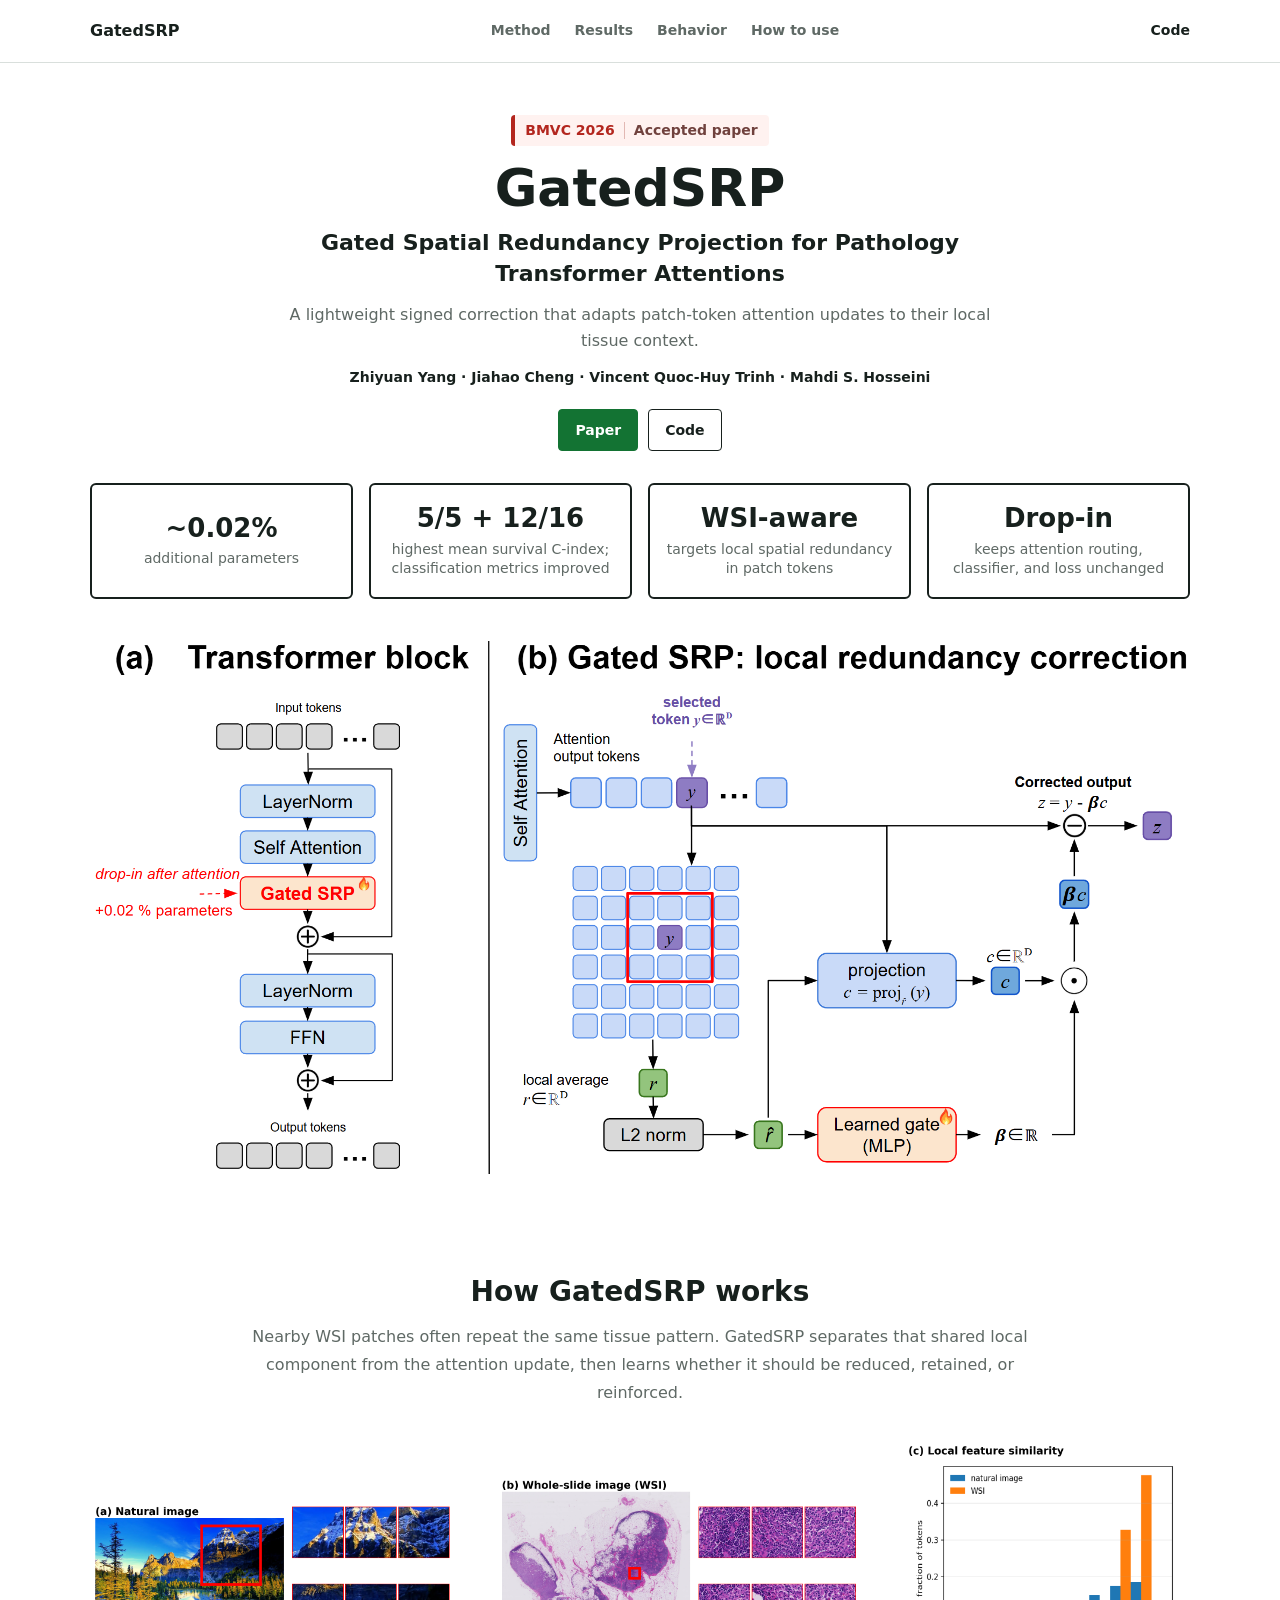
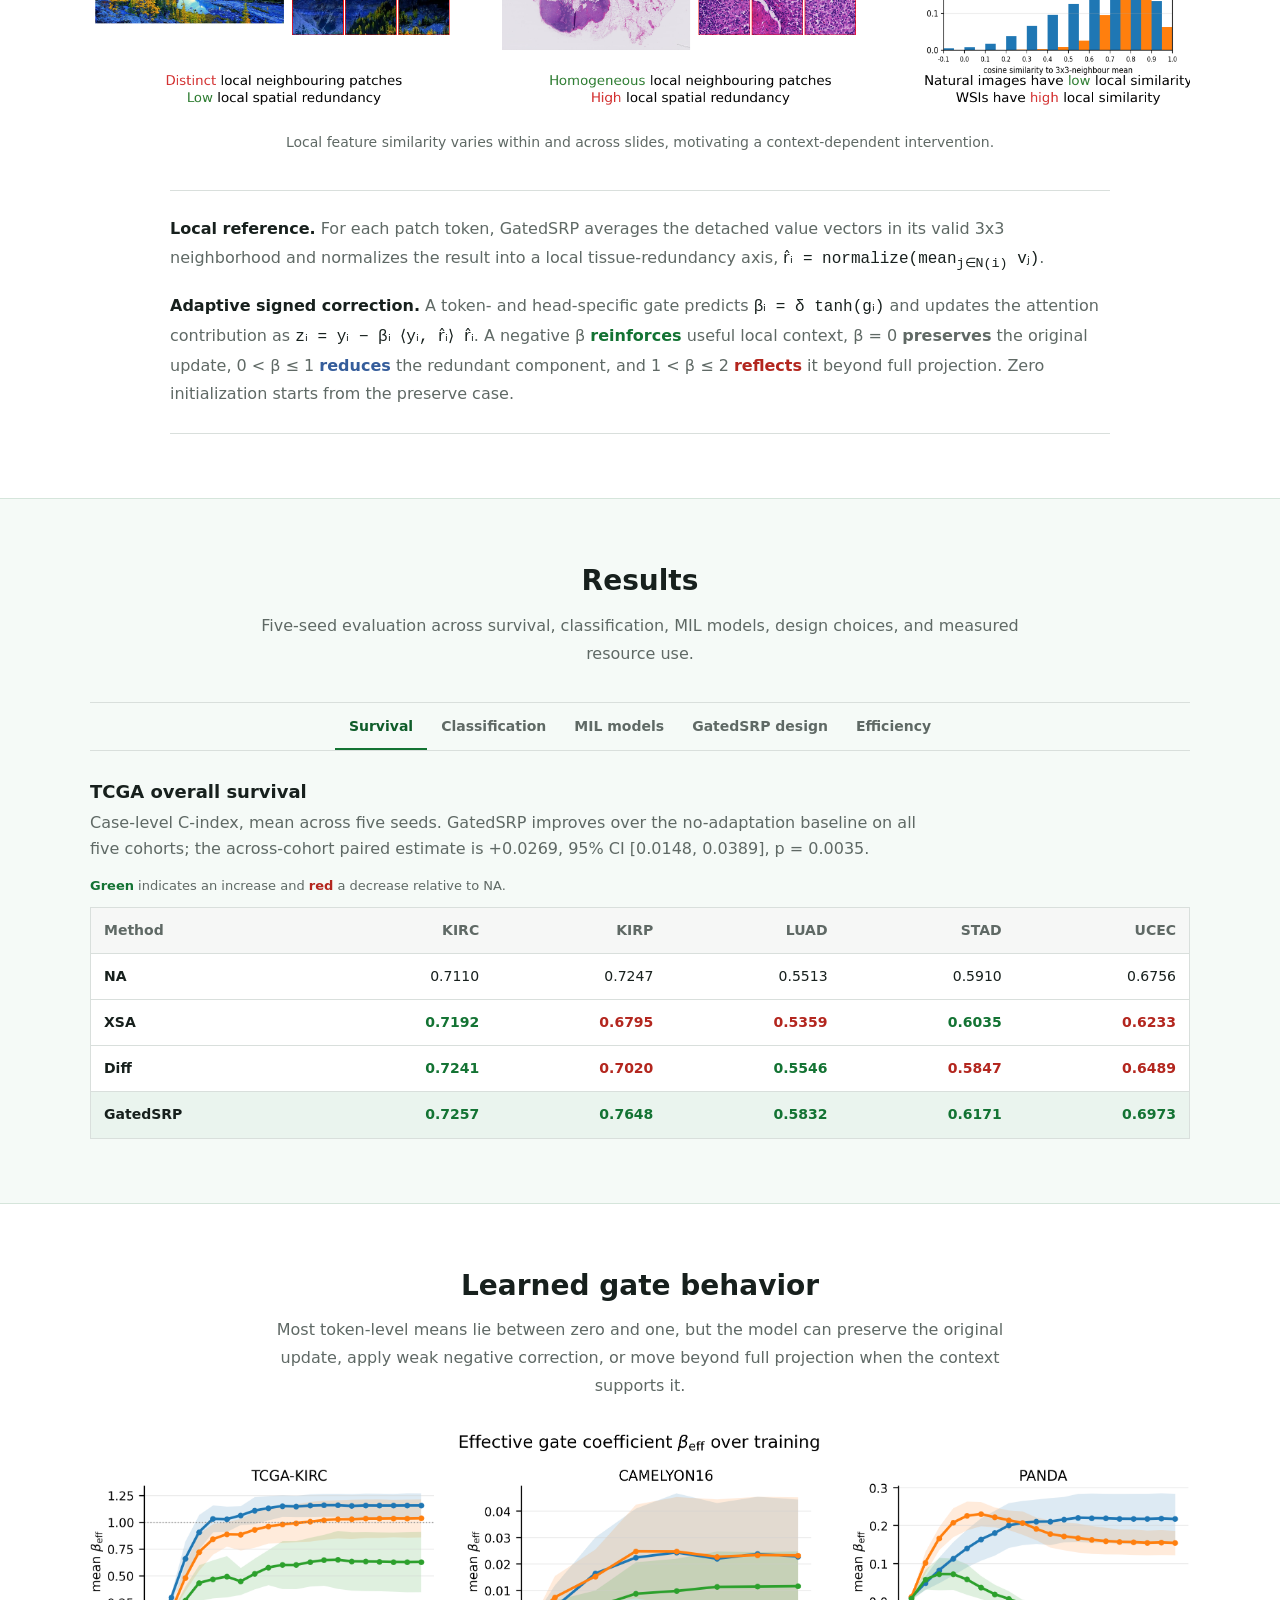
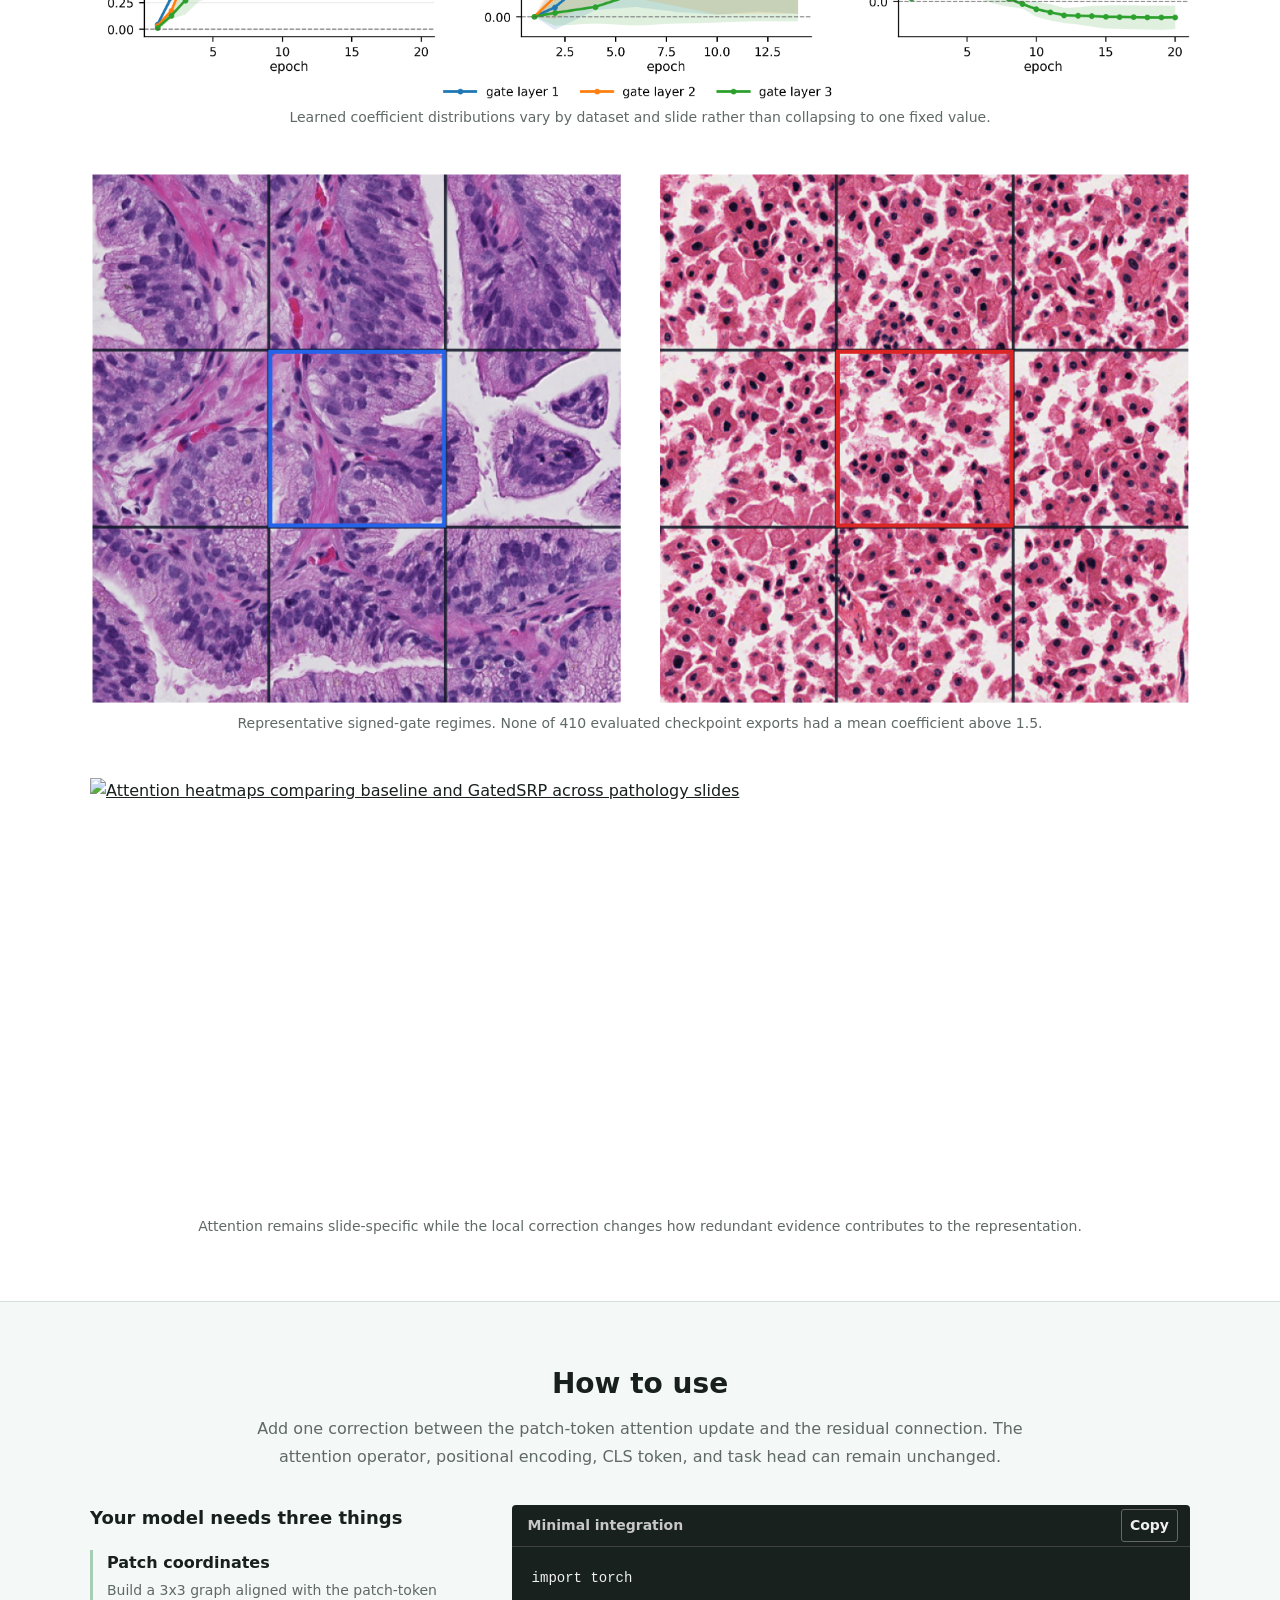
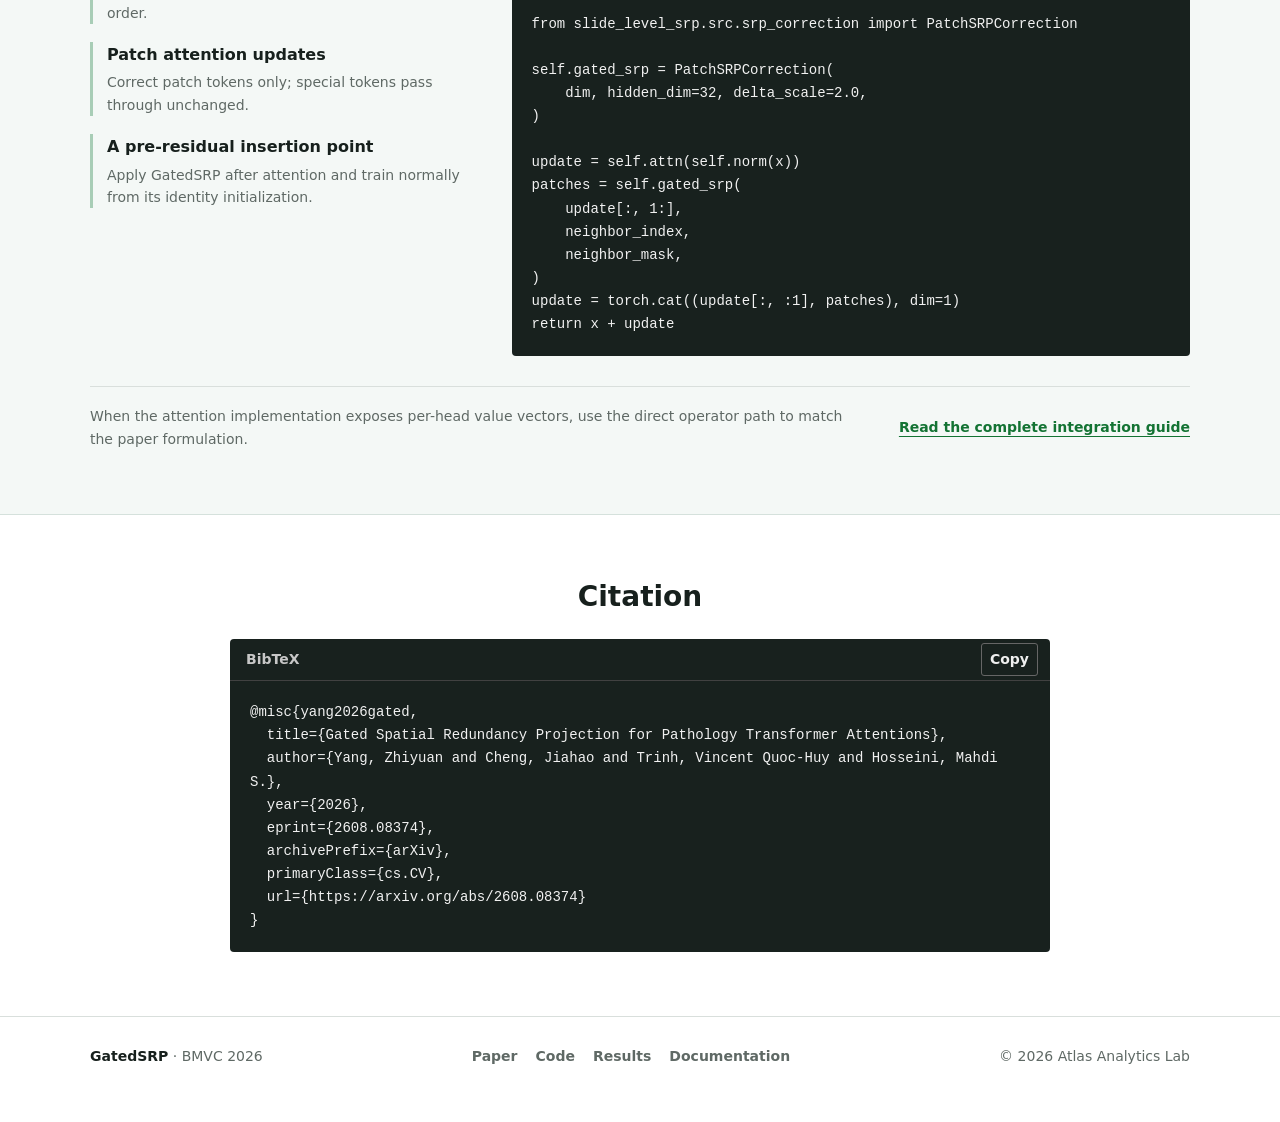
==== commit fbd3d7f2: "Add paper release and citation" ====
--- a/index.html
+++ b/index.html
@@ -46,7 +46,8 @@
         <p class="hero-summary">A lightweight signed correction that adapts patch-token attention updates to their local tissue context.</p>
         <p class="hero-authors">Zhiyuan Yang · Jiahao Cheng · Vincent Quoc-Huy Trinh · Mahdi S. Hosseini</p>
         <div class="hero-actions">
-          <a class="button" href="https://github.com/AtlasAnalyticsLab/GatedSRP">Code</a>
+          <a class="button" href="https://arxiv.org/abs/2608.08374">Paper</a>
+          <a class="button button-secondary" href="https://github.com/AtlasAnalyticsLab/GatedSRP">Code</a>
         </div>
       </div>
 
@@ -56,16 +57,16 @@
           <span class="highlight-label">additional parameters</span>
         </div>
         <div class="highlight-item">
-          <span class="highlight-value">5 TCGA cohorts</span>
-          <span class="highlight-label">best mean survival C-index</span>
+          <span class="highlight-value">5/5 + 12/16</span>
+          <span class="highlight-label">highest mean survival C-index; classification metrics improved</span>
         </div>
         <div class="highlight-item">
-          <span class="highlight-value">12 / 16</span>
-          <span class="highlight-label">classification metrics improved</span>
+          <span class="highlight-value">WSI-aware</span>
+          <span class="highlight-label">targets local spatial redundancy in patch tokens</span>
         </div>
         <div class="highlight-item">
-          <span class="highlight-value">Signed</span>
-          <span class="highlight-label">token- and head-specific correction</span>
+          <span class="highlight-value">Drop-in</span>
+          <span class="highlight-label">keeps attention routing, classifier, and loss unchanged</span>
         </div>
       </div>
 
@@ -306,12 +307,36 @@
         </div>
       </div>
     </section>
+
+    <section class="section section-citation" id="citation" aria-labelledby="citation-title">
+      <div class="content-shell">
+        <div class="section-heading">
+          <h2 id="citation-title">Citation</h2>
+        </div>
+        <div class="code-shell citation-shell">
+          <div class="code-header">
+            <span>BibTeX</span>
+            <button class="copy-button" type="button" data-copy-target="citation-bibtex">Copy</button>
+          </div>
+          <pre><code id="citation-bibtex">@misc{yang2026gated,
+  title={Gated Spatial Redundancy Projection for Pathology Transformer Attentions},
+  author={Yang, Zhiyuan and Cheng, Jiahao and Trinh, Vincent Quoc-Huy and Hosseini, Mahdi S.},
+  year={2026},
+  eprint={2608.08374},
+  archivePrefix={arXiv},
+  primaryClass={cs.CV},
+  url={https://arxiv.org/abs/2608.08374}
+}</code></pre>
+        </div>
+      </div>
+    </section>
   </main>
 
   <footer class="site-footer">
     <div class="content-shell footer-inner">
       <div><strong>GatedSRP</strong><span>BMVC 2026</span></div>
       <nav aria-label="Footer navigation">
+        <a href="https://arxiv.org/abs/2608.08374">Paper</a>
         <a href="https://github.com/AtlasAnalyticsLab/GatedSRP">Code</a>
         <a href="https://github.com/AtlasAnalyticsLab/GatedSRP/tree/main/results">Results</a>
         <a href="https://github.com/AtlasAnalyticsLab/GatedSRP/tree/main/docs">Documentation</a>
--- a/static/css/index.css
+++ b/static/css/index.css
@@ -243,6 +243,18 @@
   border-color: var(--accent-dark);
 }
 
+.button-secondary {
+  color: var(--ink);
+  background: var(--white);
+  border-color: var(--ink);
+}
+
+.button-secondary:hover {
+  color: var(--white);
+  background: var(--ink);
+  border-color: var(--ink);
+}
+
 .hero-highlights {
   display: grid;
   grid-template-columns: repeat(4, minmax(0, 1fr));
@@ -267,6 +279,8 @@
 .highlight-value,
 .highlight-label {
   display: block;
+  max-width: 100%;
+  overflow-wrap: break-word;
 }
 
 .highlight-value {
@@ -669,6 +683,20 @@
   font-family: "SFMono-Regular", Consolas, "Liberation Mono", monospace;
 }
 
+.section-citation .section-heading {
+  margin-bottom: 24px;
+}
+
+.citation-shell {
+  max-width: 820px;
+  margin-inline: auto;
+}
+
+.citation-shell pre {
+  white-space: pre-wrap;
+  overflow-wrap: anywhere;
+}
+
 .usage-footer {
   display: flex;
   align-items: center;
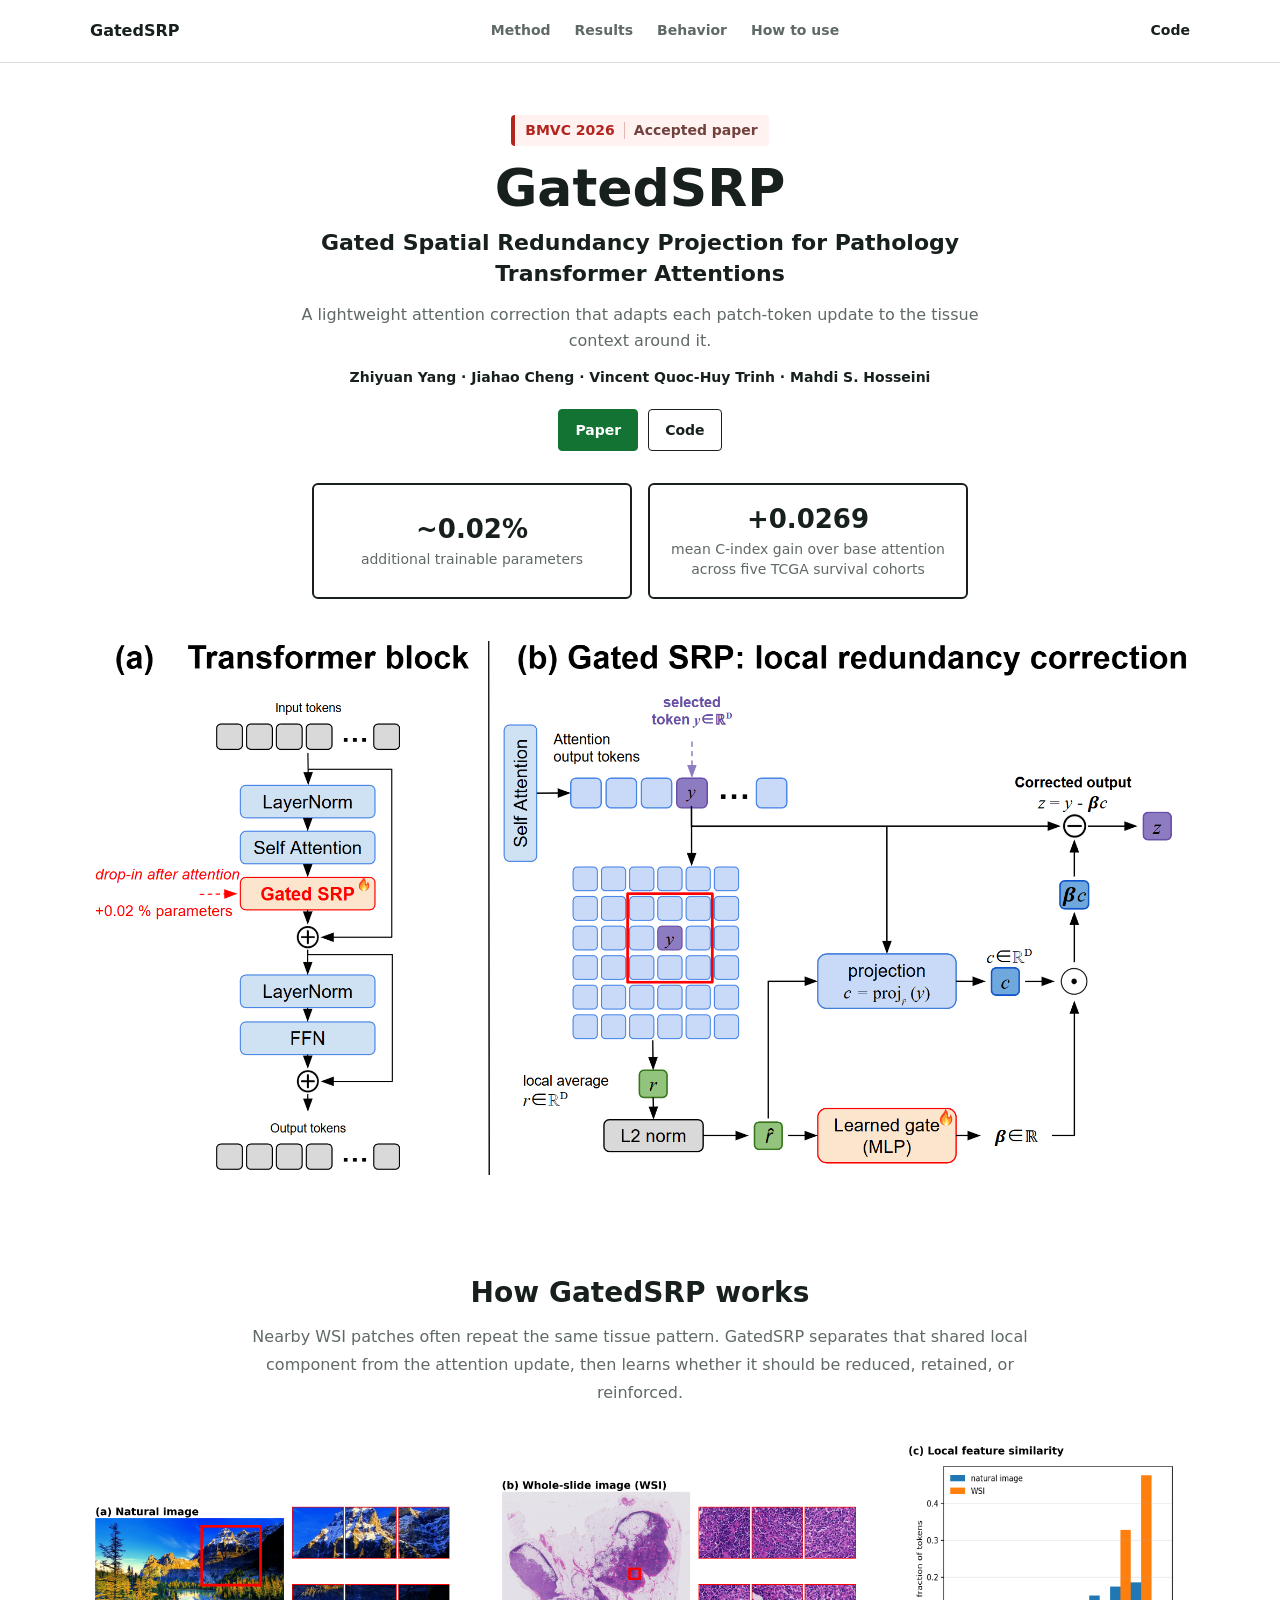
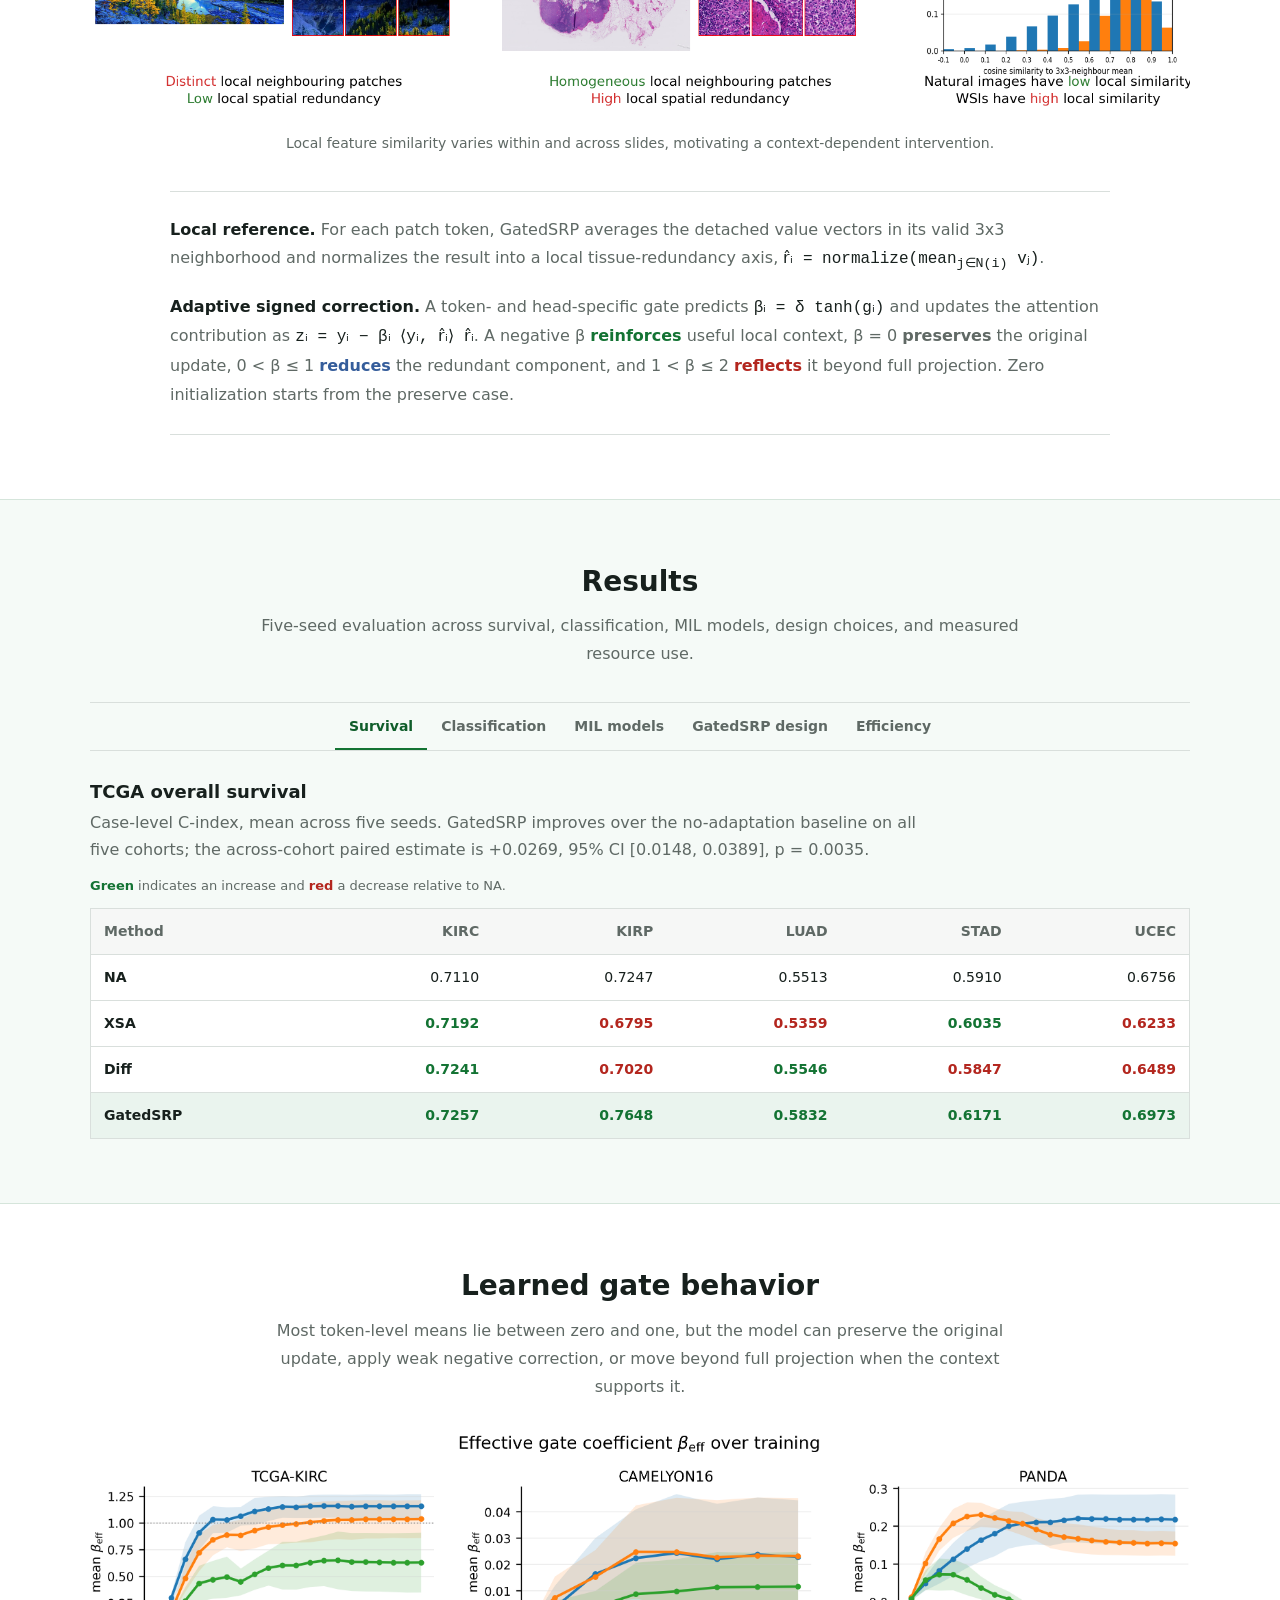
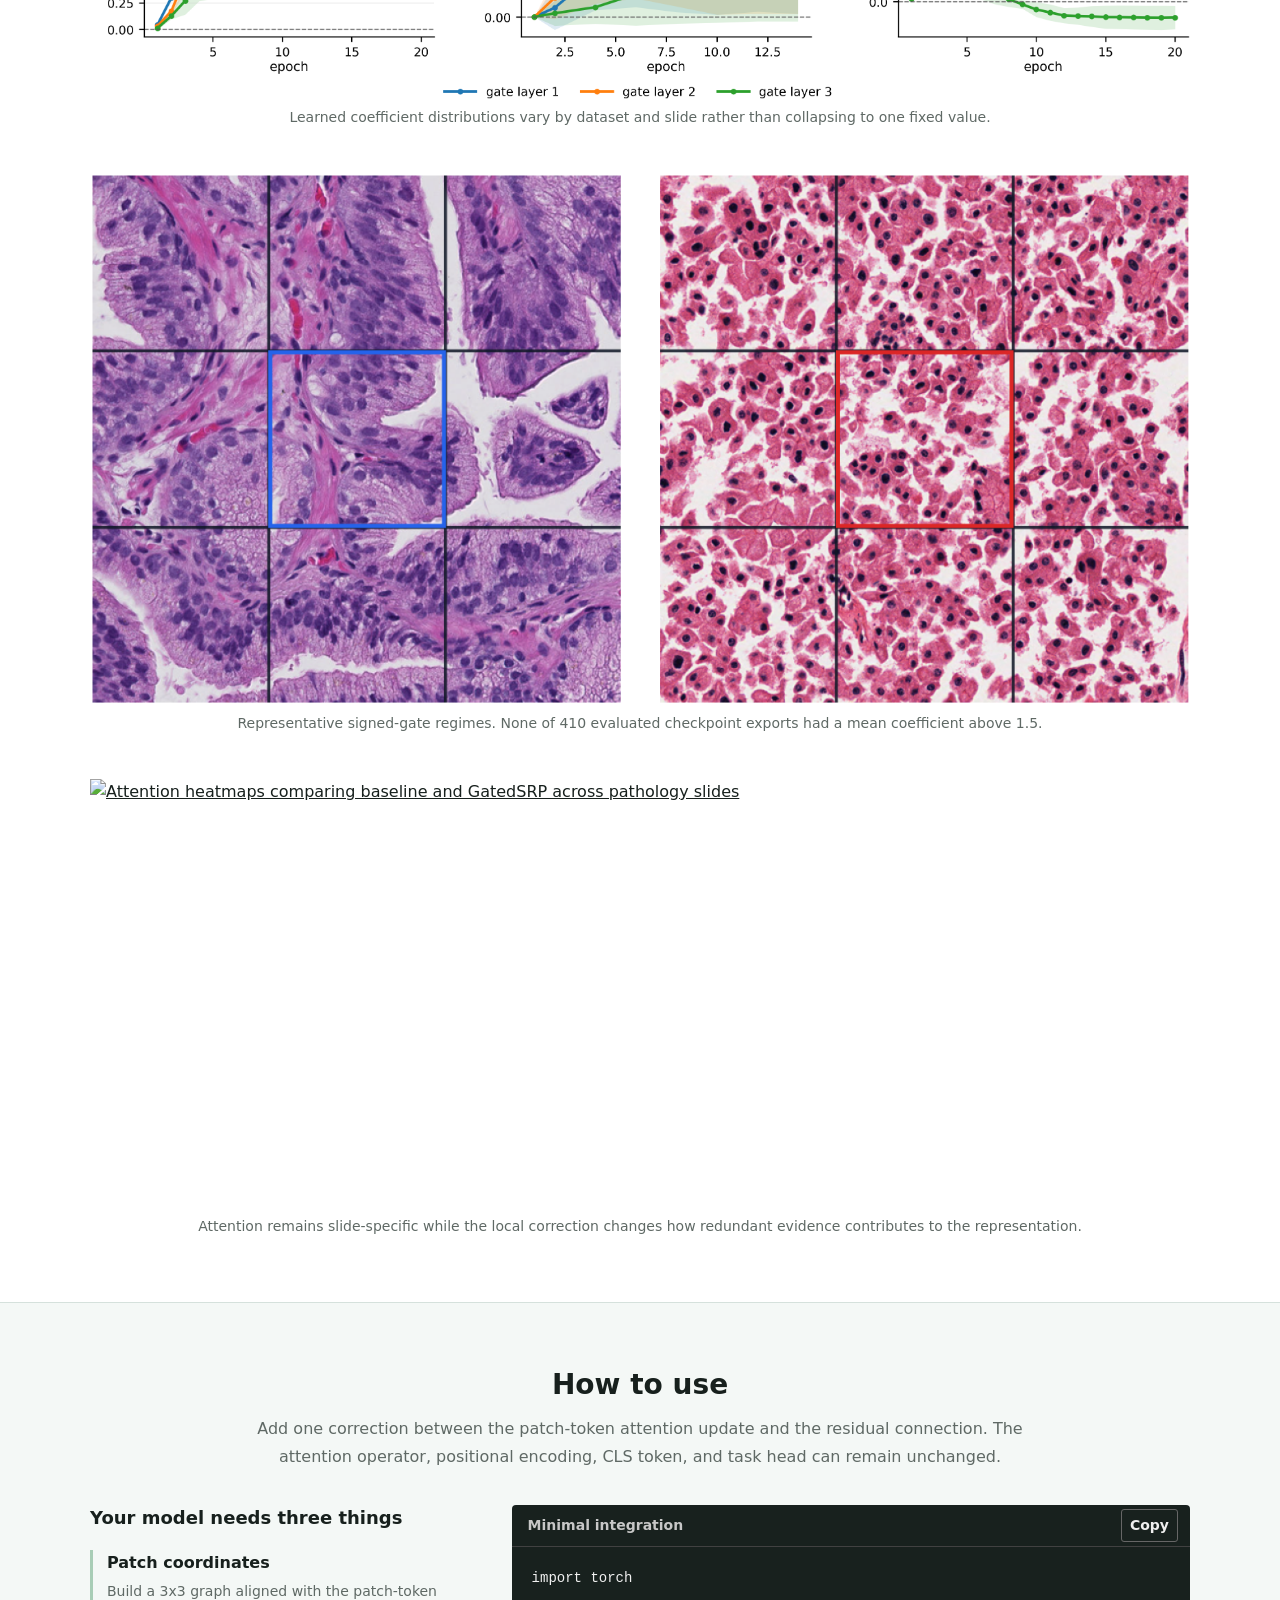
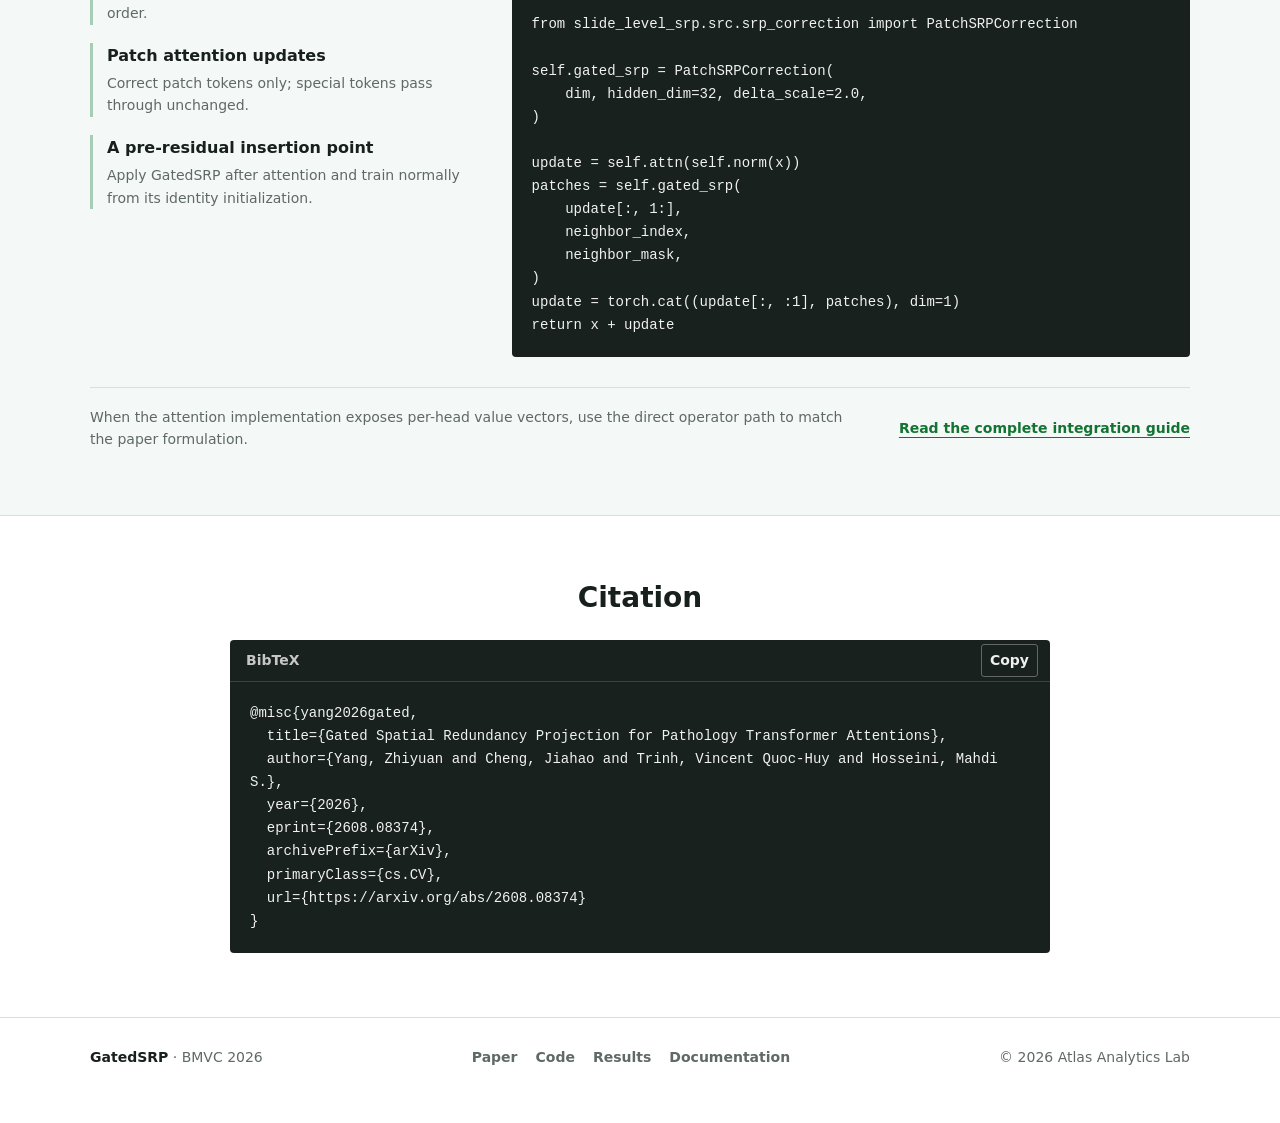
==== commit 2582fc2f: "Refine website hero highlights" ====
--- a/index.html
+++ b/index.html
@@ -43,7 +43,7 @@
         </a>
         <h1 id="hero-title">GatedSRP</h1>
         <p class="hero-lead">Gated Spatial Redundancy Projection for Pathology Transformer Attentions</p>
-        <p class="hero-summary">A lightweight signed correction that adapts patch-token attention updates to their local tissue context.</p>
+        <p class="hero-summary">A lightweight attention correction that adapts each patch-token update to the tissue context around it.</p>
         <p class="hero-authors">Zhiyuan Yang · Jiahao Cheng · Vincent Quoc-Huy Trinh · Mahdi S. Hosseini</p>
         <div class="hero-actions">
           <a class="button" href="https://arxiv.org/abs/2608.08374">Paper</a>
@@ -54,19 +54,11 @@
       <div class="hero-highlights content-shell" aria-label="GatedSRP highlights">
         <div class="highlight-item">
           <span class="highlight-value">~0.02%</span>
-          <span class="highlight-label">additional parameters</span>
+          <span class="highlight-label">additional trainable parameters</span>
         </div>
         <div class="highlight-item">
-          <span class="highlight-value">5/5 + 12/16</span>
-          <span class="highlight-label">highest mean survival C-index; classification metrics improved</span>
-        </div>
-        <div class="highlight-item">
-          <span class="highlight-value">WSI-aware</span>
-          <span class="highlight-label">targets local spatial redundancy in patch tokens</span>
-        </div>
-        <div class="highlight-item">
-          <span class="highlight-value">Drop-in</span>
-          <span class="highlight-label">keeps attention routing, classifier, and loss unchanged</span>
+          <span class="highlight-value">+0.0269</span>
+          <span class="highlight-label">mean C-index gain over base attention across five TCGA survival cohorts</span>
         </div>
       </div>
 
--- a/static/css/index.css
+++ b/static/css/index.css
@@ -257,7 +257,8 @@
 
 .hero-highlights {
   display: grid;
-  grid-template-columns: repeat(4, minmax(0, 1fr));
+  grid-template-columns: repeat(2, minmax(0, 320px));
+  justify-content: center;
   gap: 16px;
   margin-top: 32px;
 }
@@ -265,7 +266,7 @@
 .highlight-item {
   display: flex;
   min-width: 0;
-  min-height: 108px;
+  min-height: 116px;
   flex-direction: column;
   align-items: center;
   justify-content: center;
@@ -751,11 +752,6 @@
 }
 
 @media (max-width: 900px) {
-  .hero-highlights {
-    grid-template-columns: repeat(2, minmax(0, 1fr));
-    gap: 12px;
-  }
-
   .tab-list {
     display: grid;
     grid-template-columns: repeat(6, minmax(0, 1fr));
@@ -778,6 +774,19 @@
 
   .two-column-results .result-intro {
     min-height: 0;
+  }
+}
+
+@media (max-width: 640px) {
+  .hero-highlights {
+    grid-template-columns: minmax(0, 320px);
+    gap: 12px;
+  }
+}
+
+@media (max-width: 320px) {
+  .highlight-item {
+    min-height: 136px;
   }
 }
 
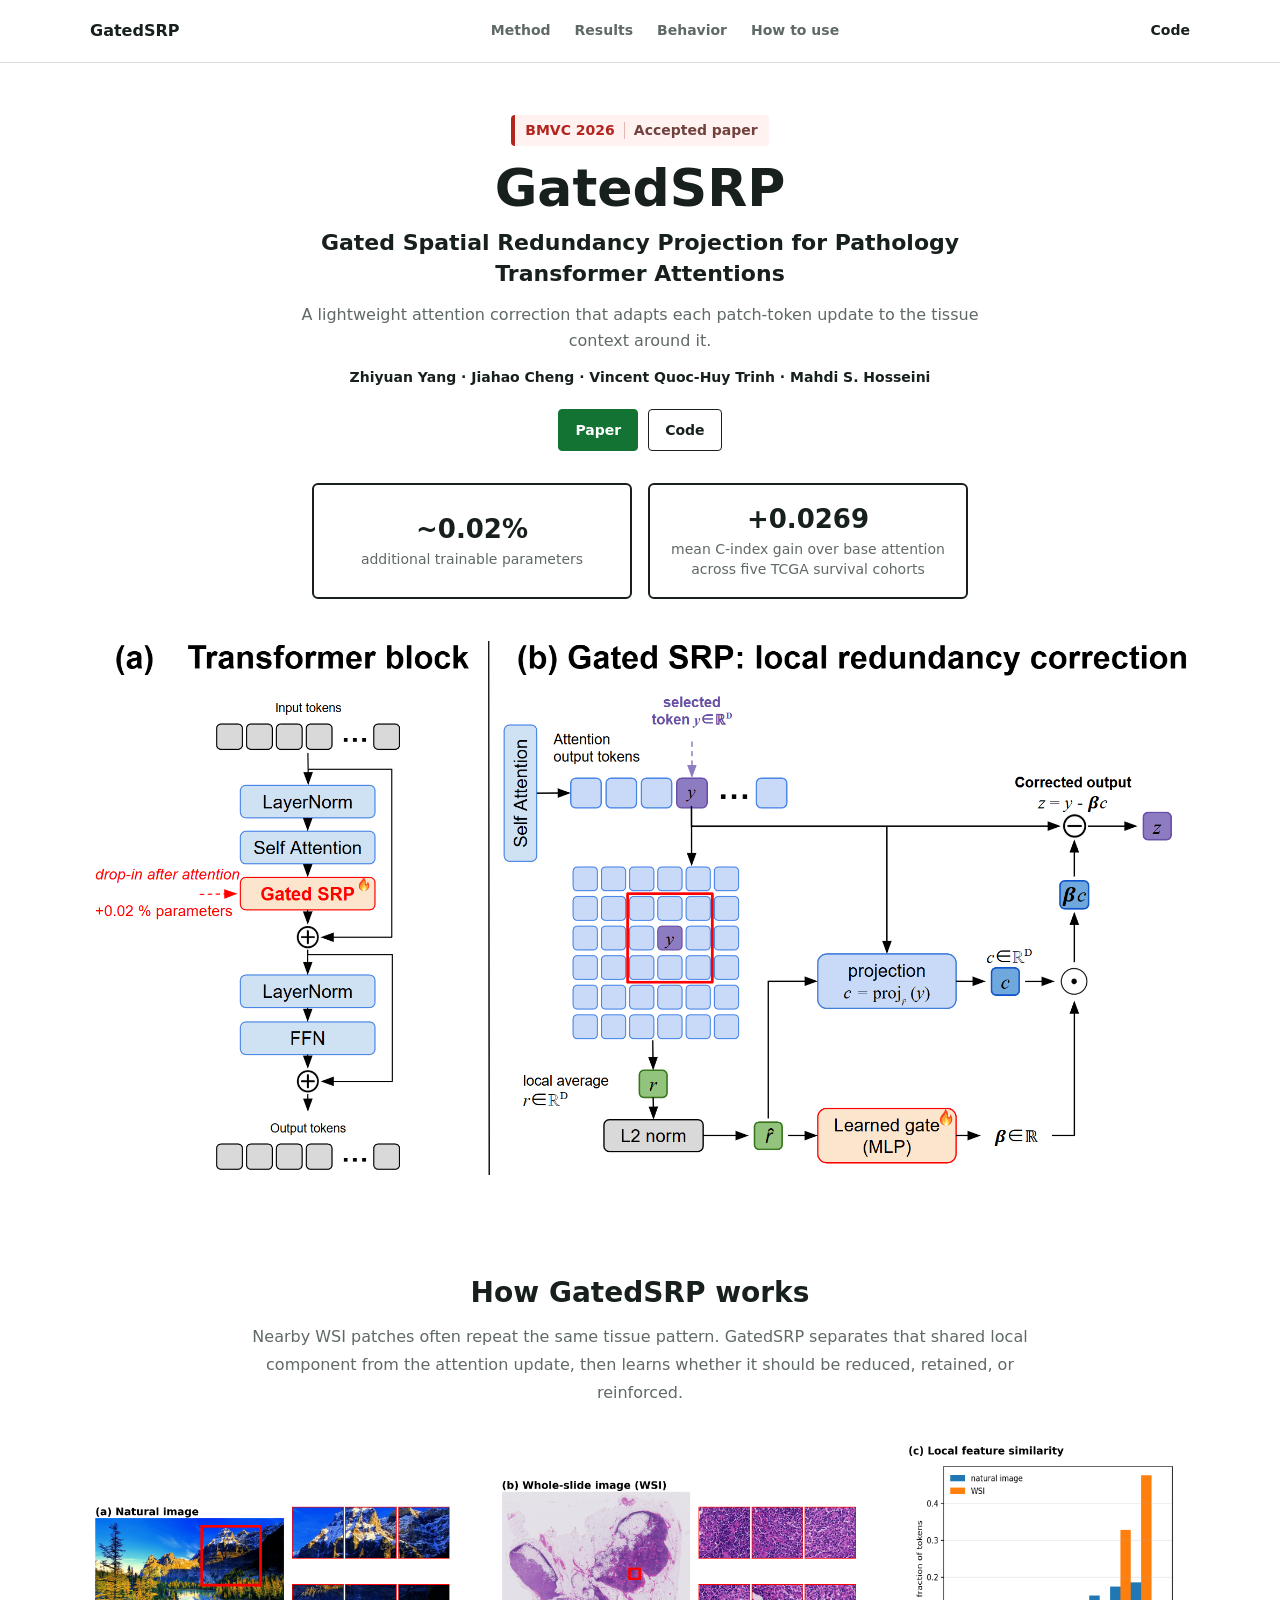
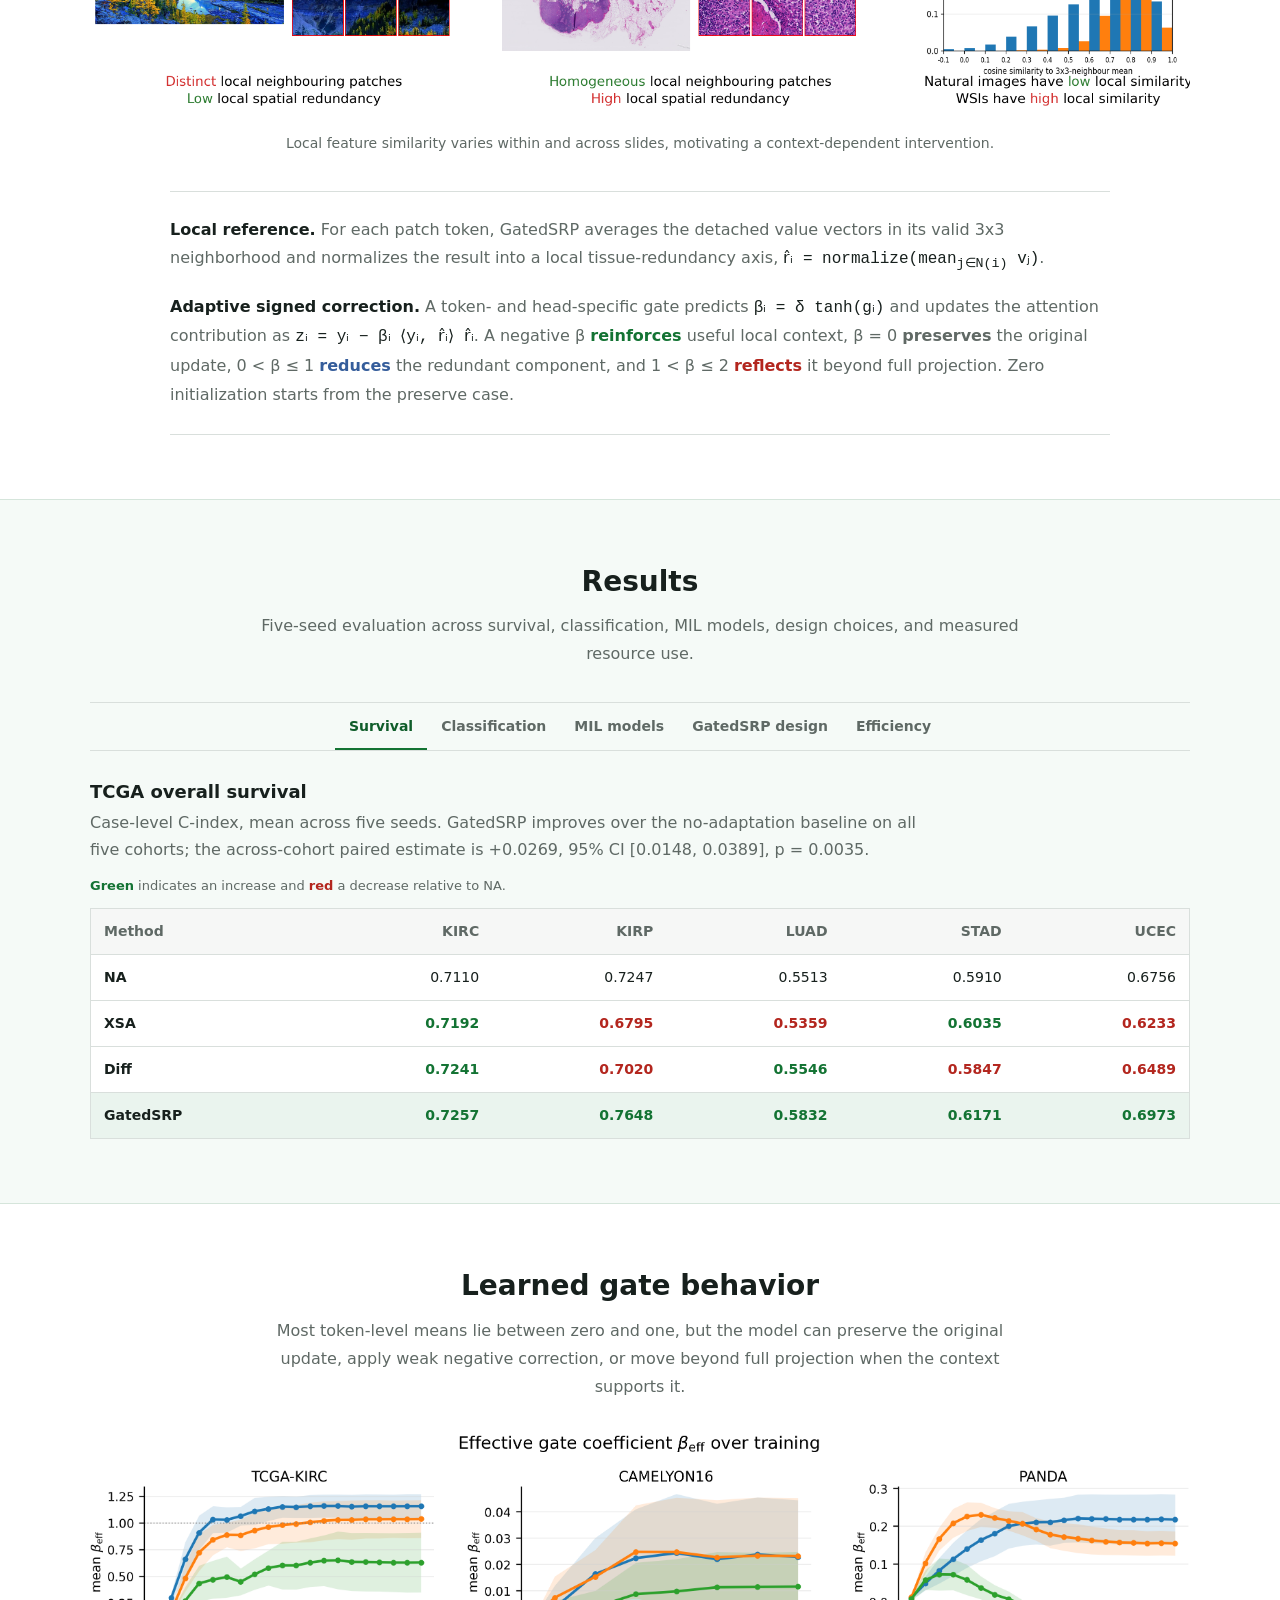
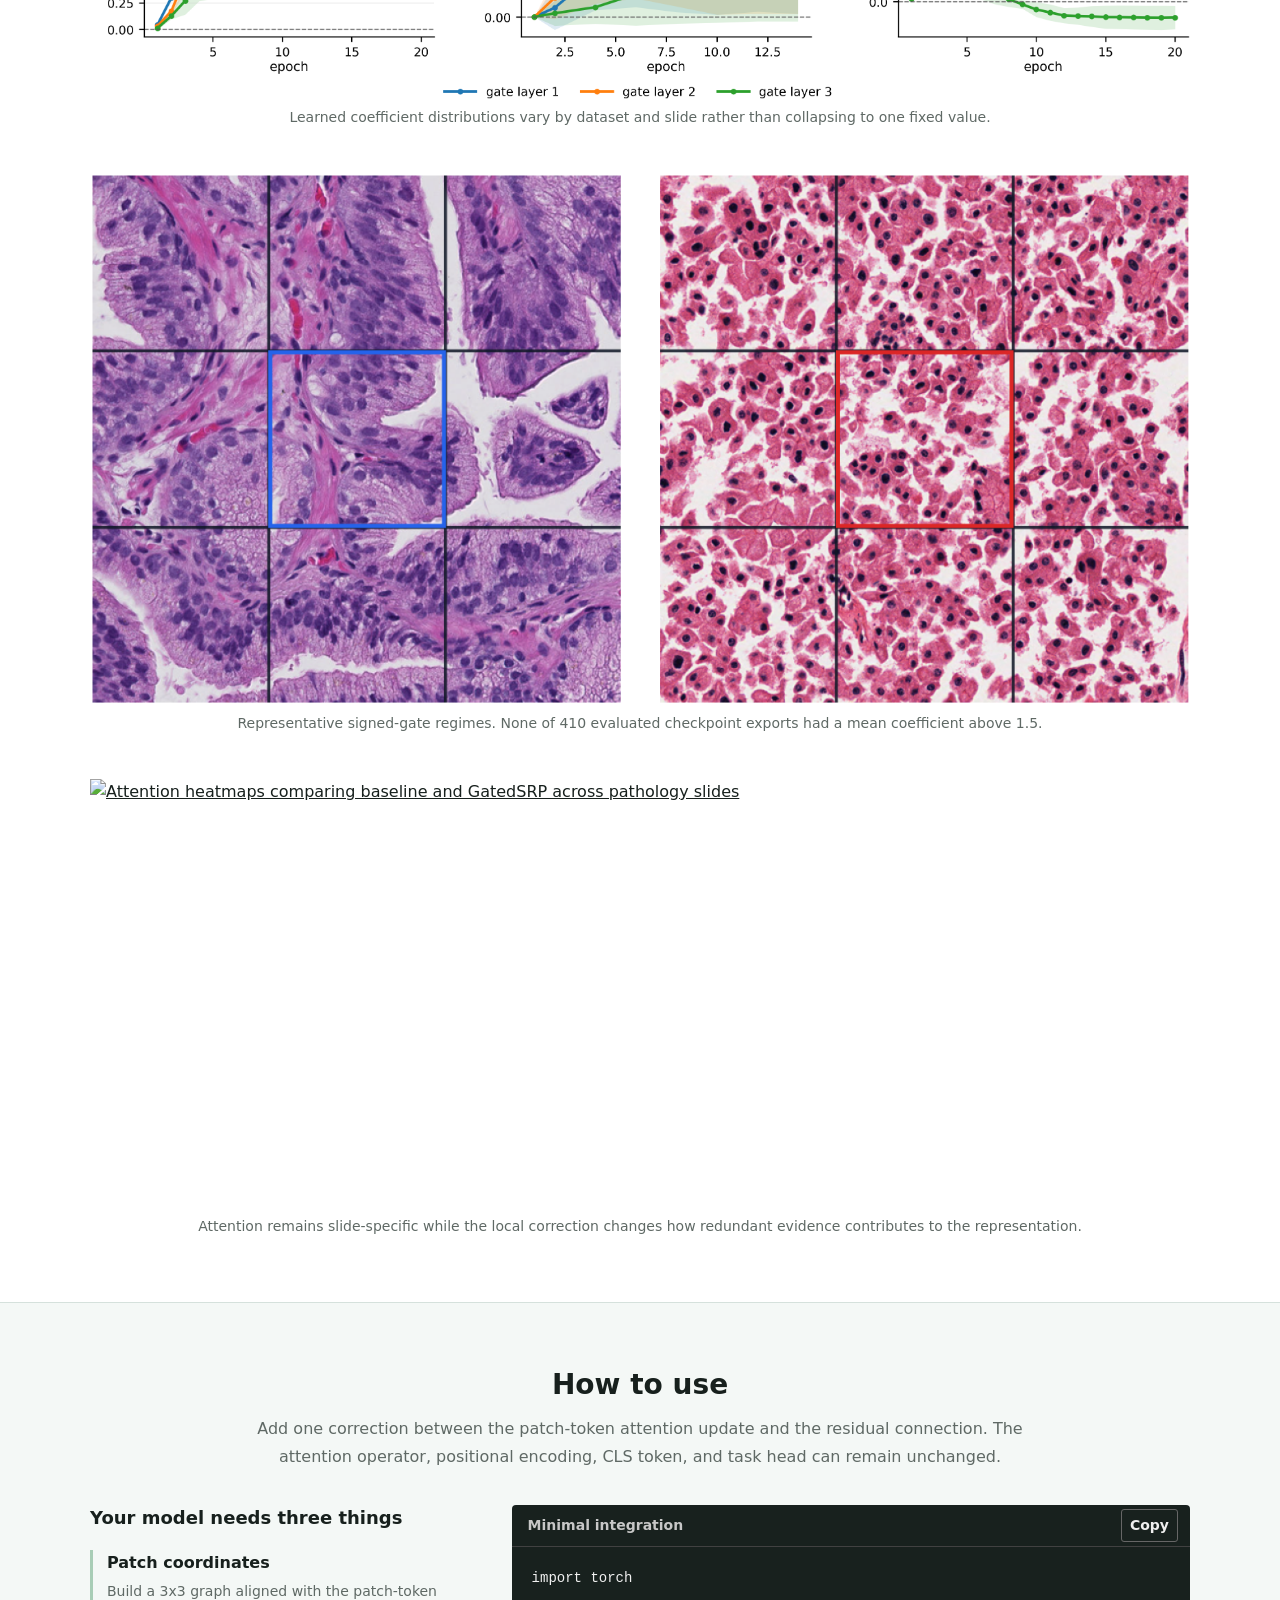
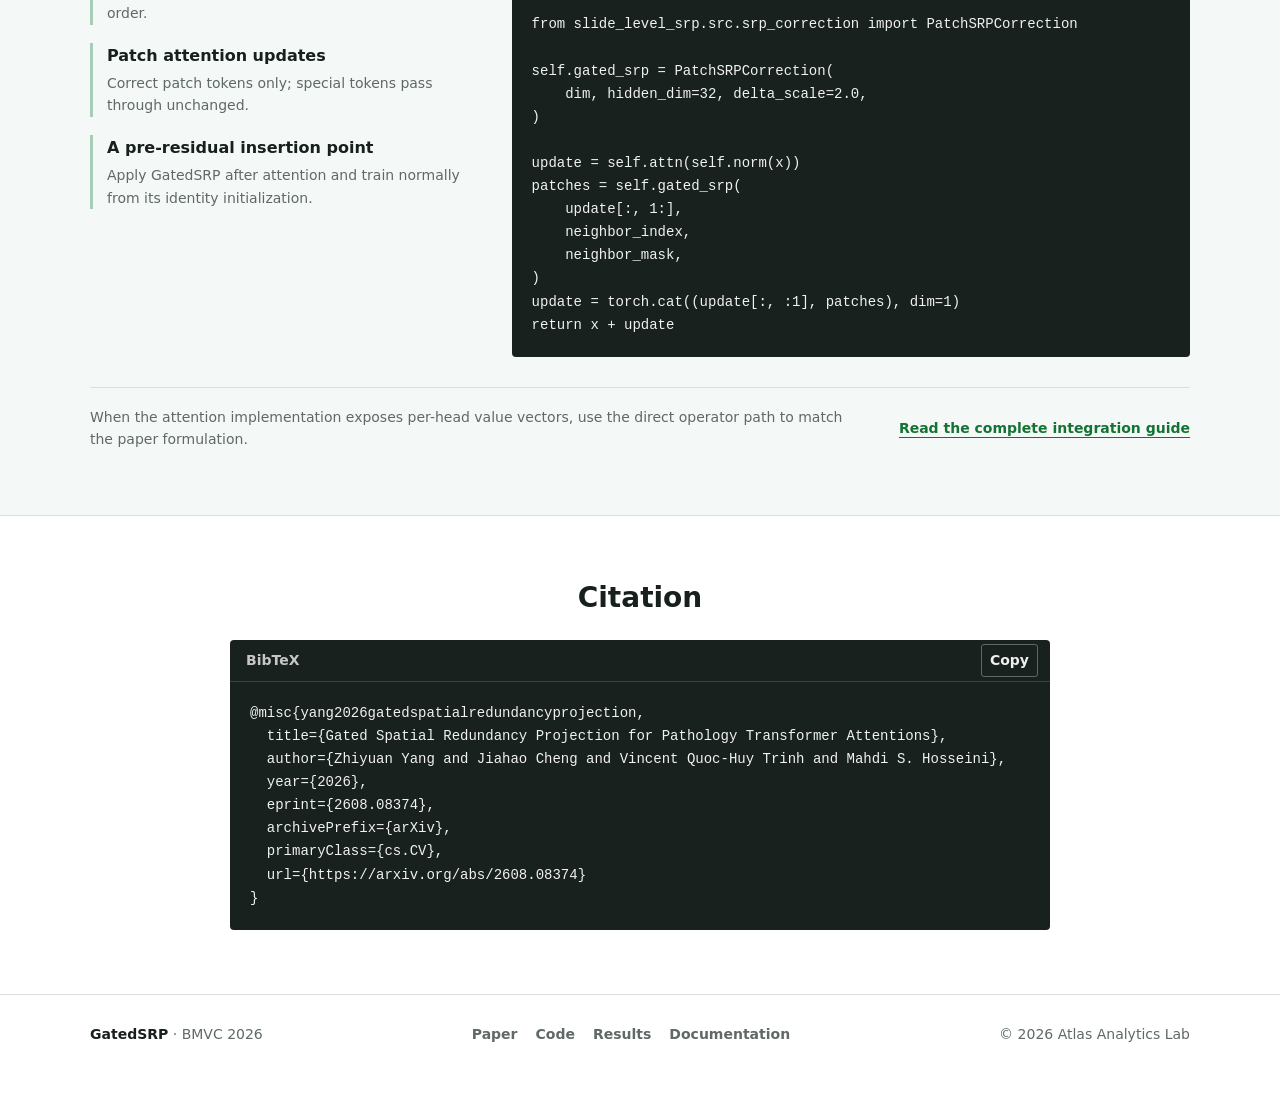
==== commit e000b8cd: "Publish released paper citation metadata" ====
--- a/index.html
+++ b/index.html
@@ -6,13 +6,13 @@
   <meta name="description" content="GatedSRP, accepted at BMVC 2026, learns when local spatial redundancy in whole-slide pathology transformers should be removed, preserved, or reflected.">
   <meta name="theme-color" content="#ffffff">
   <meta property="og:type" content="website">
-  <meta property="og:title" content="GatedSRP | BMVC 2026">
+  <meta property="og:title" content="Gated Spatial Redundancy Projection for Pathology Transformer Attentions">
   <meta property="og:description" content="Adaptive spatial redundancy control for pathology transformer attentions.">
   <meta property="og:url" content="https://atlasanalyticslab.github.io/GatedSRP/">
   <meta property="og:image" content="https://atlasanalyticslab.github.io/GatedSRP/static/images/gatedsrp_overview.png">
   <meta name="twitter:card" content="summary_large_image">
   <link rel="canonical" href="https://atlasanalyticslab.github.io/GatedSRP/">
-  <title>GatedSRP | BMVC 2026</title>
+  <title>Gated Spatial Redundancy Projection for Pathology Transformer Attentions | BMVC 2026</title>
   <script>document.documentElement.classList.add('js');</script>
   <link rel="stylesheet" href="static/css/index.css">
 </head>
@@ -310,9 +310,9 @@
             <span>BibTeX</span>
             <button class="copy-button" type="button" data-copy-target="citation-bibtex">Copy</button>
           </div>
-          <pre><code id="citation-bibtex">@misc{yang2026gated,
+          <pre><code id="citation-bibtex">@misc{yang2026gatedspatialredundancyprojection,
   title={Gated Spatial Redundancy Projection for Pathology Transformer Attentions},
-  author={Yang, Zhiyuan and Cheng, Jiahao and Trinh, Vincent Quoc-Huy and Hosseini, Mahdi S.},
+  author={Zhiyuan Yang and Jiahao Cheng and Vincent Quoc-Huy Trinh and Mahdi S. Hosseini},
   year={2026},
   eprint={2608.08374},
   archivePrefix={arXiv},
